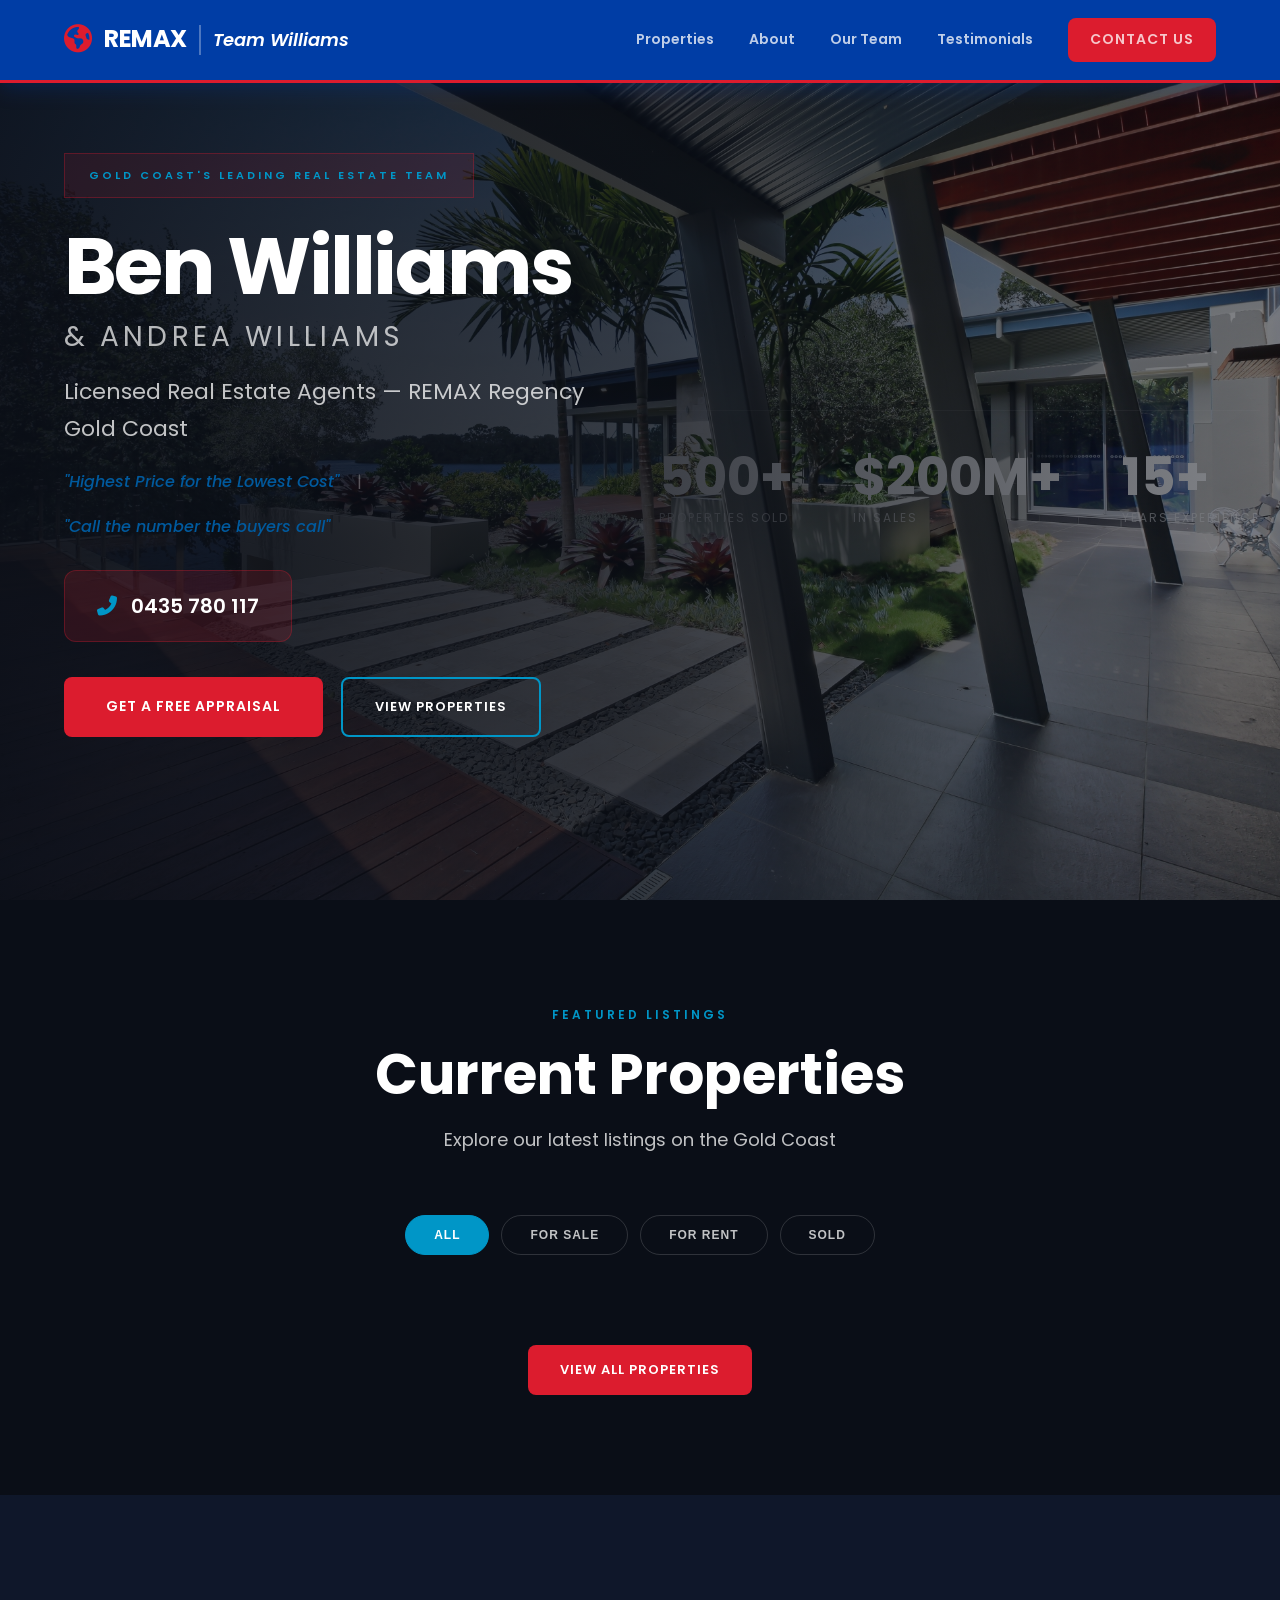
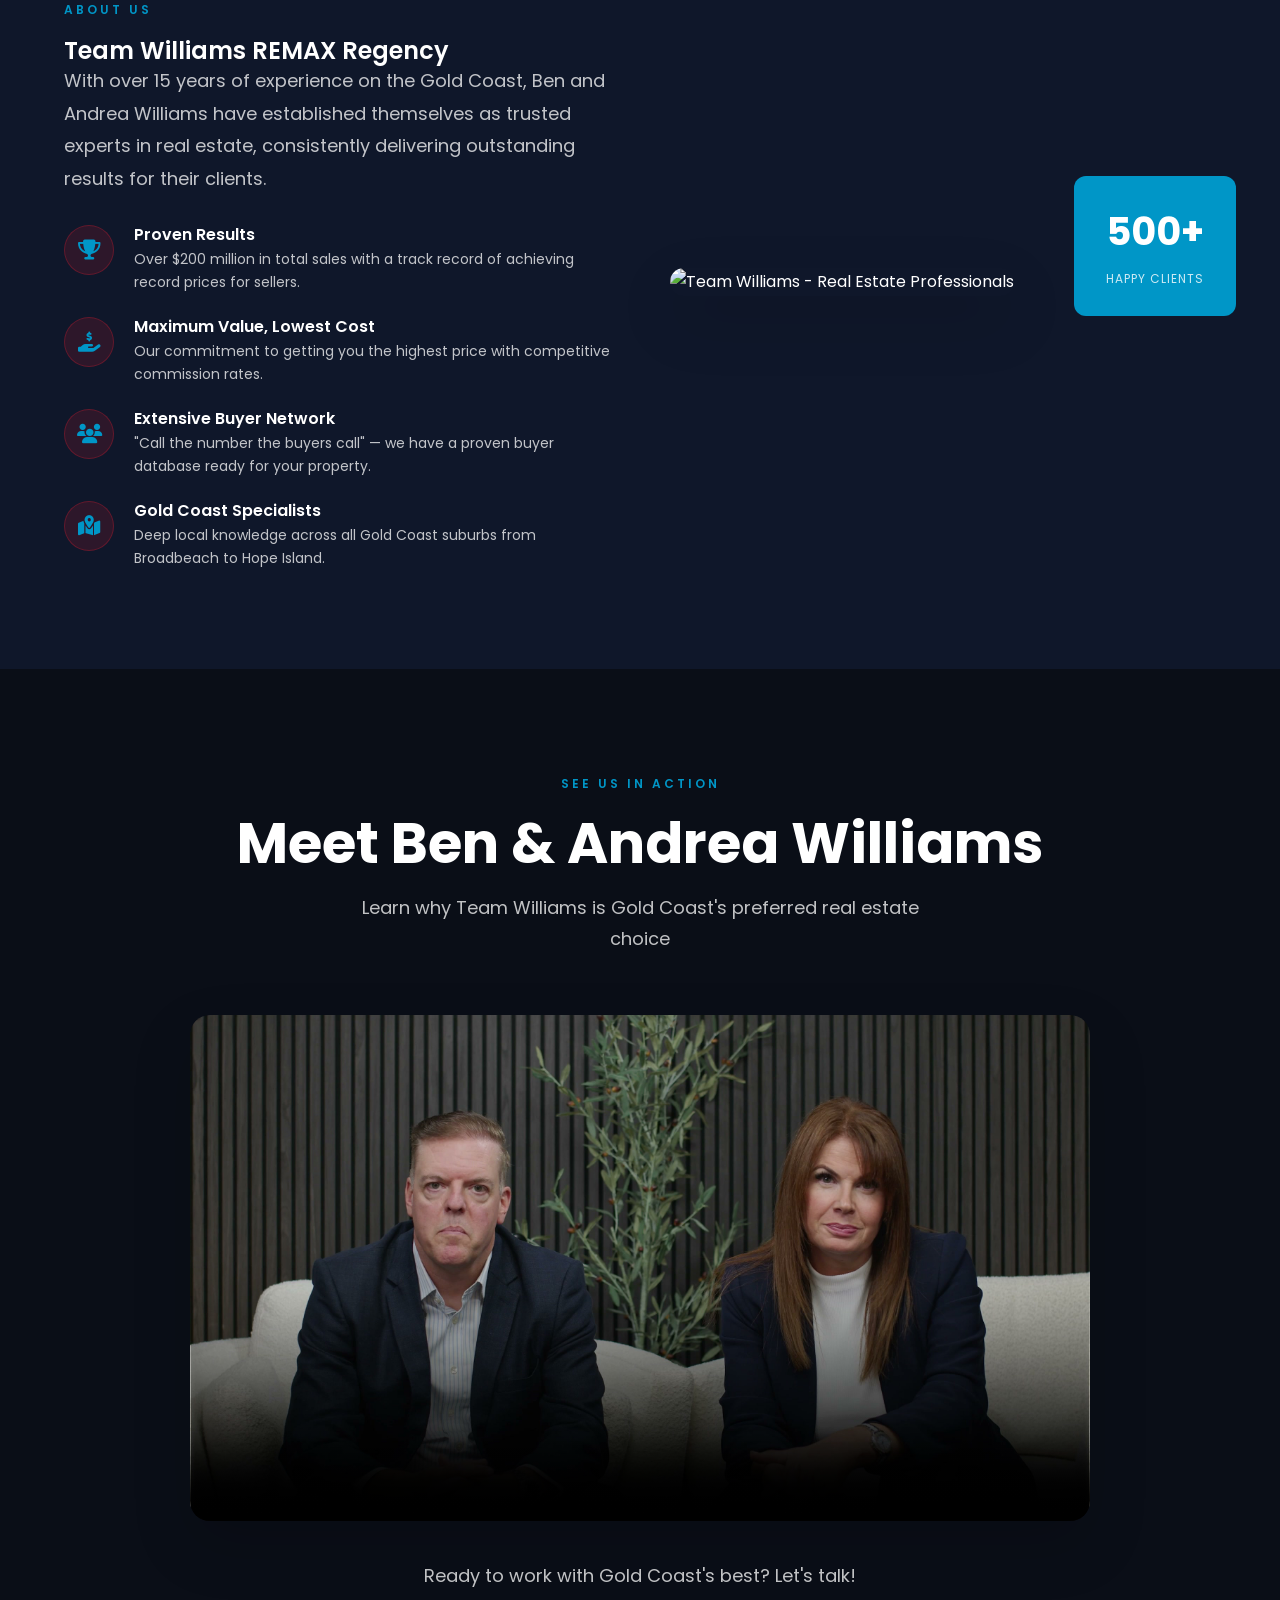
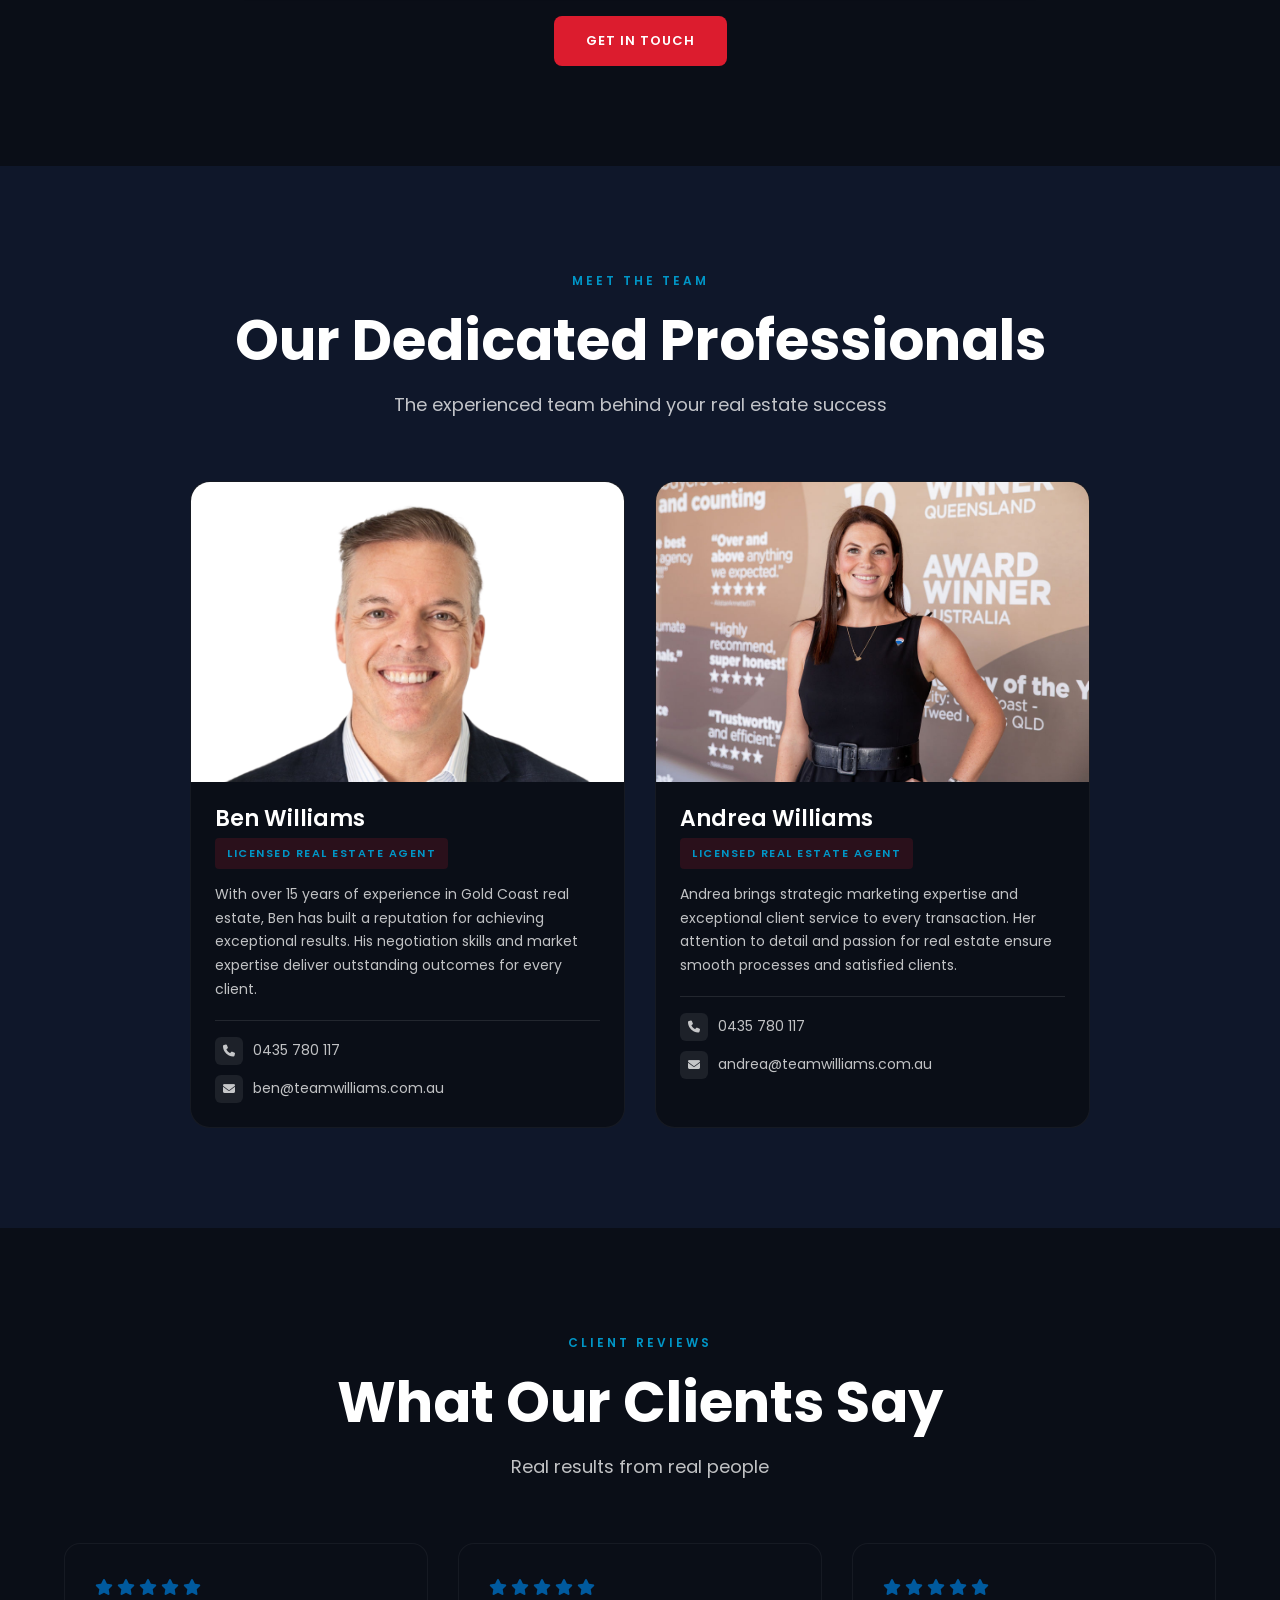
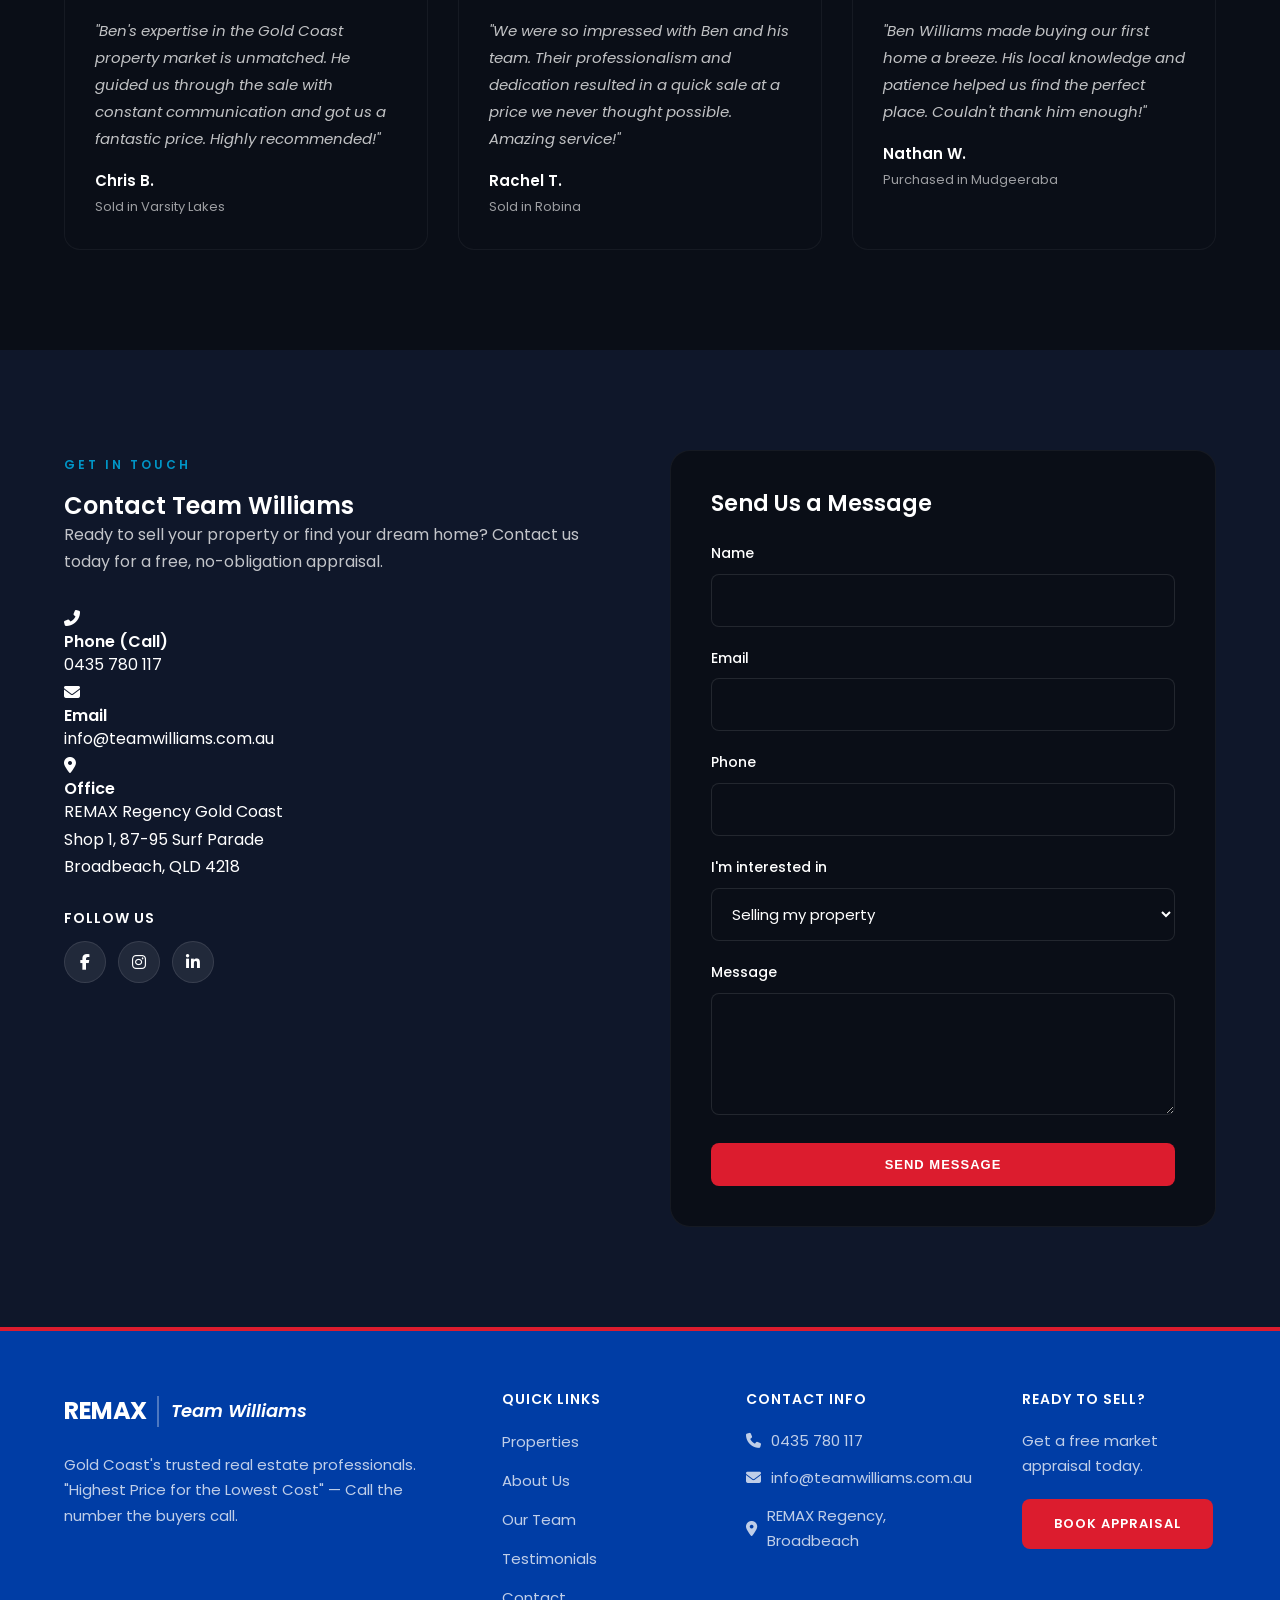
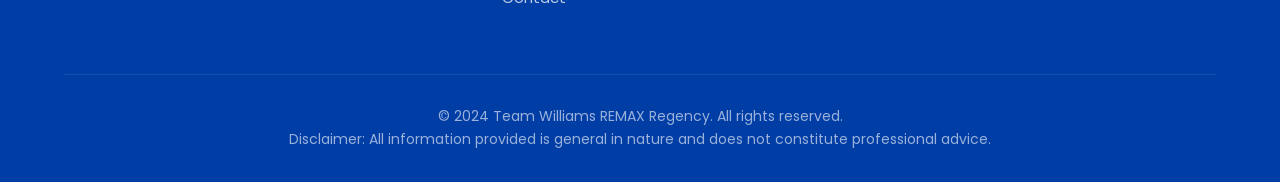
==== index.html @ e7f3a103 "Remove testimonial author images" ====
<!DOCTYPE html>
<html lang="en">
<head>
    <meta charset="UTF-8">
    <meta name="viewport" content="width=device-width, initial-scale=1.0">
    <title>Team Williams REMAX Regency | Gold Coast Real Estate</title>
    <link rel="stylesheet" href="styles.css">
    <link rel="preconnect" href="https://fonts.googleapis.com">
    <link rel="preconnect" href="https://fonts.gstatic.com" crossorigin>
    <link href="https://fonts.googleapis.com/css2?family=Poppins:wght@300;400;500;600;700&family=Inter:wght@300;400;500;600&display=swap" rel="stylesheet">
    <link rel="stylesheet" href="https://cdnjs.cloudflare.com/ajax/libs/font-awesome/6.4.0/css/all.min.css">
</head>
<body>
    <!-- Header -->
    <header class="header">
        <div class="container header-content">
            <div class="logo">
                <span class="remax-globe"><i class="fas fa-globe-americas"></i></span>
                <span class="remax-logo"><strong>REMAX</strong></span>
                <span class="team-name"><em>Team Williams</em></span>
            </div>
            <nav class="nav">
                <a href="#properties">Properties</a>
                <a href="#about">About</a>
                <a href="#team">Our Team</a>
                <a href="#testimonials">Testimonials</a>
                <a href="#contact" class="btn btn-primary">Contact Us</a>
            </nav>
            <button class="mobile-menu-btn" aria-label="Toggle menu">
                <i class="fas fa-bars"></i>
            </button>
        </div>
    </header>

    <!-- Hero Section -->
    <section class="hero" style="background-image: url('./assets/gold-coast-header.jpg'); background-size: cover; background-position: center;">
        <div class="container hero-content">
            <div class="hero-badge">Gold Coast's Leading Real Estate Team</div>
            <h1>Ben Williams <span class="partner-name">&amp; Andrea Williams</span></h1>
            <p class="hero-title">Licensed Real Estate Agents — REMAX Regency Gold Coast</p>
            <div class="hero-taglines">
                <span class="tagline">"Highest Price for the Lowest Cost"</span>
                <span class="tagline-divider">|</span>
                <span class="tagline">"Call the number the buyers call"</span>
            </div>
            <div class="hero-contact">
                <a href="tel:0435780117" class="contact-phone">
                    <i class="fas fa-phone-alt"></i>
                    0435 780 117
                </a>
            </div>
            <div class="hero-cta">
                <a href="#contact" class="btn btn-primary btn-large">Get a Free Appraisal</a>
                <a href="#properties" class="btn btn-outline">View Properties</a>
            </div>
        </div>
        <div class="hero-stats">
            <div class="stat">
                <span class="stat-number">500+</span>
                <span class="stat-label">Properties Sold</span>
            </div>
            <div class="stat">
                <span class="stat-number">$200M+</span>
                <span class="stat-label">In Sales</span>
            </div>
            <div class="stat">
                <span class="stat-number">15+</span>
                <span class="stat-label">Years Experience</span>
            </div>
        </div>
    </section>

    <!-- Properties Section -->
    <section id="properties" class="properties-section dark-section">
        <div class="container">
            <div class="section-header">
                <span class="section-subtitle">Featured Listings</span>
                <h2>Current Properties</h2>
                <p>Explore our latest listings on the Gold Coast</p>
            </div>
            
            <div class="property-filters">
                <button class="filter-btn active" data-filter="all">All</button>
                <button class="filter-btn" data-filter="sale">For Sale</button>
                <button class="filter-btn" data-filter="rent">For Rent</button>
                <button class="filter-btn" data-filter="sold">Sold</button>
            </div>

            <div class="properties-grid" id="listings-container">
                <!-- Dynamic listings will be loaded here via JavaScript -->
            </div>

            <div class="properties-cta">
                <a href="#" class="btn btn-primary">View All Properties</a>
            </div>
        </div>
    </section>

    <!-- About Section -->
    <section id="about" class="about-section dark-section">
        <div class="container">
            <div class="about-grid">
                <div class="about-content">
                    <span class="section-subtitle">About Us</span>
                    <h2>Team Williams REMAX Regency</h2>
                    <p class="about-lead">With over 15 years of experience on the Gold Coast, Ben and Andrea Williams have established themselves as trusted experts in real estate, consistently delivering outstanding results for their clients.</p>
                    
                    <div class="about-features">
                        <div class="about-feature">
                            <div class="feature-icon">
                                <i class="fas fa-trophy"></i>
                            </div>
                            <div class="feature-text">
                                <h4>Proven Results</h4>
                                <p>Over $200 million in total sales with a track record of achieving record prices for sellers.</p>
                            </div>
                        </div>
                        
                        <div class="about-feature">
                            <div class="feature-icon">
                                <i class="fas fa-hand-holding-usd"></i>
                            </div>
                            <div class="feature-text">
                                <h4>Maximum Value, Lowest Cost</h4>
                                <p>Our commitment to getting you the highest price with competitive commission rates.</p>
                            </div>
                        </div>
                        
                        <div class="about-feature">
                            <div class="feature-icon">
                                <i class="fas fa-users"></i>
                            </div>
                            <div class="feature-text">
                                <h4>Extensive Buyer Network</h4>
                                <p>"Call the number the buyers call" — we have a proven buyer database ready for your property.</p>
                            </div>
                        </div>
                        
                        <div class="about-feature">
                            <div class="feature-icon">
                                <i class="fas fa-map-marked-alt"></i>
                            </div>
                            <div class="feature-text">
                                <h4>Gold Coast Specialists</h4>
                                <p>Deep local knowledge across all Gold Coast suburbs from Broadbeach to Hope Island.</p>
                            </div>
                        </div>
                    </div>
                </div>
                
                <div class="about-image">
                    <img src="https://images.unsplash.com/photo-1560518883-ce09059eeffa?w=800&q=80" alt="Team Williams - Real Estate Professionals">
                    <div class="about-image-overlay">
                        <div class="overlay-stats">
                            <span class="overlay-number">500+</span>
                            <span class="overlay-label">Happy Clients</span>
                        </div>
                    </div>
                </div>
            </div>
        </div>
    </section>

    <!-- Video Feature Section -->
    <section class="video-section dark-section">
        <div class="container">
            <div class="section-header">
                <span class="section-subtitle">See Us In Action</span>
                <h2>Meet Ben & Andrea Williams</h2>
                <p>Learn why Team Williams is Gold Coast's preferred real estate choice</p>
            </div>
            
            <div class="video-wrapper">
                <video controls playsinline poster="./assets/team-video-poster.jpg">
                    <source src="./assets/feature-video.mp4" type="video/mp4">
                    Your browser does not support the video tag.
                </video>
            </div>
            
            <div class="video-cta">
                <p>Ready to work with Gold Coast's best? Let's talk!</p>
                <a href="#contact" class="btn btn-primary">Get In Touch</a>
            </div>
        </div>
    </section>

    <!-- Team Section -->
    <section id="team" class="team-section dark-section">
        <div class="container">
            <div class="section-header">
                <span class="section-subtitle">Meet the Team</span>
                <h2>Our Dedicated Professionals</h2>
                <p>The experienced team behind your real estate success</p>
            </div>
            
            <div class="team-grid">
                <!-- Ben Williams -->
                <div class="team-card">
                    <div class="team-image">
                        <img src="./assets/ben-profile.jpg" alt="Ben Williams">
                    </div>
                    <div class="team-info">
                        <h3>Ben Williams</h3>
                        <p class="team-title">Licensed Real Estate Agent</p>
                        <p class="team-bio">With over 15 years of experience in Gold Coast real estate, Ben has built a reputation for achieving exceptional results. His negotiation skills and market expertise deliver outstanding outcomes for every client.</p>
                        <div class="team-contact">
                            <a href="tel:0435780117"><i class="fas fa-phone"></i> 0435 780 117</a>
                            <a href="mailto:ben@teamwilliams.com.au"><i class="fas fa-envelope"></i> ben@teamwilliams.com.au</a>
                        </div>
                    </div>
                </div>

                <!-- Andrea Williams -->
                <div class="team-card">
                    <div class="team-image">
                        <img src="./assets/andrea.png" alt="Andrea Williams">
                    </div>
                    <div class="team-info">
                        <h3>Andrea Williams</h3>
                        <p class="team-title">Licensed Real Estate Agent</p>
                        <p class="team-bio">Andrea brings strategic marketing expertise and exceptional client service to every transaction. Her attention to detail and passion for real estate ensure smooth processes and satisfied clients.</p>
                        <div class="team-contact">
                            <a href="tel:0435780117"><i class="fas fa-phone"></i> 0435 780 117</a>
                            <a href="mailto:andrea@teamwilliams.com.au"><i class="fas fa-envelope"></i> andrea@teamwilliams.com.au</a>
                        </div>
                    </div>
                </div>
            </div>
        </div>
    </section>

    <!-- Testimonials Section -->
    <section id="testimonials" class="testimonials-section dark-section">
        <div class="container">
            <div class="section-header">
                <span class="section-subtitle">Client Reviews</span>
                <h2>What Our Clients Say</h2>
                <p>Real results from real people</p>
            </div>
            
            <div class="testimonials-grid">
                <div class="testimonial-card">
                    <div class="testimonial-stars">
                        <i class="fas fa-star"></i>
                        <i class="fas fa-star"></i>
                        <i class="fas fa-star"></i>
                        <i class="fas fa-star"></i>
                        <i class="fas fa-star"></i>
                    </div>
                    <p class="testimonial-text">"Ben's expertise in the Gold Coast property market is unmatched. He guided us through the sale with constant communication and got us a fantastic price. Highly recommended!"</p>
                    <div class="testimonial-author">
                        <div class="author-info">
                            <h4>Chris B.</h4>
                            <span>Sold in Varsity Lakes</span>
                        </div>
                    </div>
                </div>
                
                <div class="testimonial-card">
                    <div class="testimonial-stars">
                        <i class="fas fa-star"></i>
                        <i class="fas fa-star"></i>
                        <i class="fas fa-star"></i>
                        <i class="fas fa-star"></i>
                        <i class="fas fa-star"></i>
                    </div>
                    <p class="testimonial-text">"We were so impressed with Ben and his team. Their professionalism and dedication resulted in a quick sale at a price we never thought possible. Amazing service!"</p>
                    <div class="testimonial-author">
                        <div class="author-info">
                            <h4>Rachel T.</h4>
                            <span>Sold in Robina</span>
                        </div>
                    </div>
                </div>
                
                <div class="testimonial-card">
                    <div class="testimonial-stars">
                        <i class="fas fa-star"></i>
                        <i class="fas fa-star"></i>
                        <i class="fas fa-star"></i>
                        <i class="fas fa-star"></i>
                        <i class="fas fa-star"></i>
                    </div>
                    <p class="testimonial-text">"Ben Williams made buying our first home a breeze. His local knowledge and patience helped us find the perfect place. Couldn't thank him enough!"</p>
                    <div class="testimonial-author">
                        <div class="author-info">
                            <h4>Nathan W.</h4>
                            <span>Purchased in Mudgeeraba</span>
                        </div>
                    </div>
                </div>
            </div>
        </div>
    </section>

    <!-- Contact Section -->
    <section id="contact" class="contact-section dark-section">
        <div class="container">
            <div class="contact-grid">
                <div class="contact-info">
                    <span class="section-subtitle">Get In Touch</span>
                    <h2>Contact Team Williams</h2>
                    <p>Ready to sell your property or find your dream home? Contact us today for a free, no-obligation appraisal.</p>
                    
                    <div class="contact-methods">
                        <div class="contact-method">
                            <div class="method-icon">
                                <i class="fas fa-phone-alt"></i>
                            </div>
                            <div class="method-details">
                                <h4>Phone (Call)</h4>
                                <a href="tel:0435780117">0435 780 117</a>
                            </div>
                        </div>
                        
                        <div class="contact-method">
                            <div class="method-icon">
                                <i class="fas fa-envelope"></i>
                            </div>
                            <div class="method-details">
                                <h4>Email</h4>
                                <a href="mailto:info@teamwilliams.com.au">info@teamwilliams.com.au</a>
                            </div>
                        </div>
                        
                        <div class="contact-method">
                            <div class="method-icon">
                                <i class="fas fa-map-marker-alt"></i>
                            </div>
                            <div class="method-details">
                                <h4>Office</h4>
                                <p>REMAX Regency Gold Coast<br>Shop 1, 87-95 Surf Parade<br>Broadbeach, QLD 4218</p>
                            </div>
                        </div>
                    </div>
                    
                    <div class="contact-social">
                        <h4>Follow Us</h4>
                        <div class="social-links">
                            <a href="#" aria-label="Facebook"><i class="fab fa-facebook-f"></i></a>
                            <a href="#" aria-label="Instagram"><i class="fab fa-instagram"></i></a>
                            <a href="#" aria-label="LinkedIn"><i class="fab fa-linkedin-in"></i></a>
                        </div>
                    </div>
                </div>
                
                <div class="contact-form-wrapper">
                    <form class="contact-form" id="contactForm">
                        <h3>Send Us a Message</h3>
                        <div class="form-group">
                            <label for="name">Name</label>
                            <input type="text" id="name" name="name" required>
                        </div>
                        <div class="form-group">
                            <label for="email">Email</label>
                            <input type="email" id="email" name="email" required>
                        </div>
                        <div class="form-group">
                            <label for="phone">Phone</label>
                            <input type="tel" id="phone" name="phone">
                        </div>
                        <div class="form-group">
                            <label for="interest">I'm interested in</label>
                            <select id="interest" name="interest">
                                <option value="selling">Selling my property</option>
                                <option value="buying">Buying a property</option>
                                <option value="renting">Renting</option>
                                <option value="appraisal">Free appraisal</option>
                                <option value="other">Other inquiry</option>
                            </select>
                        </div>
                        <div class="form-group">
                            <label for="message">Message</label>
                            <textarea id="message" name="message" rows="4" required></textarea>
                        </div>
                        <button type="submit" class="btn btn-primary btn-full">Send Message</button>
                    </form>
                </div>
            </div>
        </div>
    </section>

    <!-- Footer -->
    <footer class="footer">
        <div class="container">
            <div class="footer-grid">
                <div class="footer-brand">
                    <div class="footer-logo">
                        <span class="remax-logo">REMAX</span>
                        <span class="team-name">Team Williams</span>
                    </div>
                    <p>Gold Coast's trusted real estate professionals. "Highest Price for the Lowest Cost" — Call the number the buyers call.</p>
                </div>
                
                <div class="footer-links">
                    <h4>Quick Links</h4>
                    <ul>
                        <li><a href="#properties">Properties</a></li>
                        <li><a href="#about">About Us</a></li>
                        <li><a href="#team">Our Team</a></li>
                        <li><a href="#testimonials">Testimonials</a></li>
                        <li><a href="#contact">Contact</a></li>
                    </ul>
                </div>
                
                <div class="footer-contact">
                    <h4>Contact Info</h4>
                    <ul>
                        <li><i class="fas fa-phone"></i> <a href="tel:0435780117">0435 780 117</a></li>
                        <li><i class="fas fa-envelope"></i> <a href="mailto:info@teamwilliams.com.au">info@teamwilliams.com.au</a></li>
                        <li><i class="fas fa-map-marker-alt"></i> REMAX Regency, Broadbeach</li>
                    </ul>
                </div>
                
                <div class="footer-cta">
                    <h4>Ready to Sell?</h4>
                    <p>Get a free market appraisal today.</p>
                    <a href="#contact" class="btn btn-primary">Book Appraisal</a>
                </div>
            </div>
            
            <div class="footer-bottom">
                <p>&copy; 2024 Team Williams REMAX Regency. All rights reserved.</p>
                <p class="footer-disclaimer">Disclaimer: All information provided is general in nature and does not constitute professional advice.</p>
            </div>
        </div>
    </footer>

    <script src="script.js"></script>
</body>
</html>
---- styles.css ----
/* ============================================
   Team Williams RE/MAX Regency - Stylesheet
   Dark Theme - Consistent Backgrounds & Text Visibility
   ============================================ */

/* Font Imports */
@import url('https://fonts.googleapis.com/css2?family=Poppins:wght@300;400;500;600;700&family=Inter:wght@300;400;500;600&display=swap');

/* CSS Variables - RE/MAX Official Brand Theme */
:root {
    /* RE/MAX Official Brand Colors */
    --remax-red: #DC1C2E;
    --remax-blue: #003DA5;
    --remax-gold: #003DA5;
    
    /* Ocean Theme Colors */
    --ocean-primary: #0077B6;
    --ocean-secondary: #0096C7;
    --ocean-accent: #48CAE4;
    
    /* Brand Colors - Adjusted for Ocean Theme */
    --brand-primary: var(--ocean-primary);
    --brand-secondary: var(--ocean-secondary);
    --accent-color: var(--ocean-secondary);
    --accent-gold: #005A9E;
    
    /* Background Colors - All Dark */
    --bg-dark: #0f172a;
    --bg-darker: #0a0e17;
    --bg-light: #1e293b;
    --bg-white: #ffffff;
    
    /* Text Colors - High Contrast */
    --text-dark: #0f172a;
    --text-white: #ffffff;
    --text-light: rgba(255, 255, 255, 0.75);
    --text-lighter: rgba(255, 255, 255, 0.6);
    
    /* Shadows */
    --shadow-md: 0 4px 12px rgba(0, 0, 0, 0.1);
    --shadow-lg: 0 12px 40px rgba(0, 0, 0, 0.12);
    --shadow-xl: 0 24px 60px rgba(0, 0, 0, 0.15);
    --shadow-accent: 0 8px 30px rgba(220, 28, 46, 0.25);
    
    /* Section Padding */
    --section-padding: 100px;
}

/* Base */
* {
    margin: 0;
    padding: 0;
    box-sizing: border-box;
}

body {
    font-family: 'Poppins', -apple-system, BlinkMacSystemFont, 'Segoe UI', Roboto, sans-serif;
    background-color: var(--bg-dark);
    color: var(--text-white);
    line-height: 1.7;
}

/* Headings - White on dark */
h1, h2, h3, h4, h5, h6 {
    color: var(--text-white);
    font-weight: 600;
    line-height: 1.2;
}

a {
    text-decoration: none;
    color: inherit;
}

img {
    max-width: 100%;
    height: auto;
}

ul {
    list-style: none;
}

/* Container */
.container {
    max-width: 1200px;
    margin: 0 auto;
    padding: 0 24px;
}

/* Header - RE/MAX Blue with white text */
.header {
    position: fixed;
    top: 0;
    left: 0;
    right: 0;
    z-index: 1000;
    background: var(--remax-blue);
    border-bottom: 3px solid var(--remax-red);
    padding: 16px 0;
    box-shadow: 0 4px 20px rgba(0, 61, 165, 0.3);
}

.header-content {
    display: flex;
    align-items: center;
    justify-content: space-between;
}

.logo {
    display: flex;
    align-items: center;
    gap: 12px;
}

.remax-globe {
    font-size: 28px;
    color: var(--remax-red);
}

.remax-logo {
    font-size: 24px;
    font-weight: 700;
    color: var(--text-white);
    letter-spacing: -0.5px;
    background: none;
    text-transform: uppercase;
}

.team-name {
    font-size: 18px;
    font-weight: 600;
    color: var(--text-white);
    padding-left: 12px;
    border-left: 2px solid rgba(255,255,255,0.3);
    font-style: italic;
}

.nav {
    display: flex;
    align-items: center;
    gap: 35px;
}

.nav a {
    font-size: 14px;
    font-weight: 600;
    color: var(--text-light);
    transition: all 0.3s ease;
}

.nav a:hover {
    color: var(--accent-color);
}

.nav .btn {
    padding: 10px 22px;
    font-size: 14px;
}

/* Buttons */
.btn {
    display: inline-flex;
    align-items: center;
    justify-content: center;
    padding: 14px 32px;
    font-size: 13px;
    font-weight: 600;
    border-radius: 8px;
    cursor: pointer;
    transition: all 0.4s cubic-bezier(0.4, 0, 0.2, 1);
    text-transform: uppercase;
    letter-spacing: 1px;
    border: 2px solid transparent;
}

/* Buttons - RE/MAX Branded */
.btn-primary {
    background: var(--remax-red);
    color: var(--text-white);
    border: none;
}

.btn-primary:hover {
    background: linear-gradient(135deg, #b8142b 0%, #9a0f23 100%);
    transform: translateY(-2px);
    box-shadow: 0 8px 25px rgba(220, 28, 46, 0.4);
}

.btn-outline {
    background: transparent;
    color: var(--text-white);
    border: 2px solid var(--accent-color);
}

.btn-outline:hover {
    background: var(--accent-color);
    color: var(--text-white);
}

.btn-large {
    padding: 18px 42px;
    font-size: 14px;
}

.btn-small {
    padding: 10px 22px;
    font-size: 12px;
}

.btn-full {
    width: 100%;
}

/* Hero Section - RE/MAX Branded */
.hero {
    position: relative;
    min-height: 100vh;
    display: flex;
    align-items: center;
    justify-content: flex-start;
    background: var(--remax-blue);
    background-size: cover;
    background-position: right center;
    padding: 120px 20px 80px;
    color: var(--text-white);
}

/* Solid dark overlay - ensures text is readable */
.hero::before {
    content: '';
    position: absolute;
    top: 0;
    left: 0;
    right: 0;
    bottom: 0;
    background: linear-gradient(90deg, rgba(10, 14, 23, 0.95) 0%, rgba(10, 14, 23, 0.8) 50%, rgba(10, 14, 23, 0.5) 100%);
    pointer-events: none;
    z-index: 2;
}

.hero-content {
    position: relative;
    z-index: 10;
    max-width: 600px;
}

.hero-badge {
    display: inline-flex;
    align-items: center;
    gap: 10px;
    font-size: 11px;
    font-weight: 600;
    text-transform: uppercase;
    letter-spacing: 3px;
    margin-bottom: 24px;
    color: var(--accent-color);
    padding: 12px 24px;
    border: 1px solid rgba(220, 28, 46, 0.3);
    background: rgba(220, 28, 46, 0.1);
}

.hero h1 {
    font-size: clamp(48px, 8vw, 80px);
    font-weight: 700;
    letter-spacing: -0.03em;
    line-height: 1.1;
    margin-bottom: 20px;
    color: var(--text-white);
}

.partner-name {
    display: block;
    font-size: 0.35em;
    font-weight: 400;
    opacity: 0.7;
    margin-top: 12px;
    letter-spacing: 0.15em;
    text-transform: uppercase;
}

.hero-title {
    font-size: clamp(18px, 2vw, 22px);
    color: var(--text-light);
    margin-bottom: 20px;
    font-weight: 400;
}

.hero-taglines {
    display: flex;
    flex-wrap: wrap;
    align-items: center;
    gap: 18px;
    margin-bottom: 30px;
}

.tagline {
    font-size: 16px;
    font-style: italic;
    font-weight: 500;
    color: var(--accent-gold);
}

.tagline-divider {
    color: rgba(255, 255, 255, 0.3);
}

.hero-contact {
    margin-bottom: 35px;
}

.contact-phone {
    display: inline-flex;
    align-items: center;
    gap: 14px;
    font-size: 20px;
    font-weight: 600;
    color: var(--text-white);
    padding: 18px 32px;
    background: rgba(220, 28, 46, 0.15);
    border: 1px solid rgba(220, 28, 46, 0.3);
    border-radius: 12px;
    transition: all 0.3s ease;
}

.contact-phone:hover {
    background: var(--accent-color);
    border-color: var(--accent-color);
    transform: translateY(-2px);
}

.contact-phone i {
    color: var(--accent-color);
}

.hero-cta {
    display: flex;
    flex-wrap: wrap;
    gap: 18px;
    margin-bottom: 50px;
}

.hero-stats {
    display: flex;
    gap: 60px;
    flex-wrap: wrap;
    padding-top: 40px;
    border-top: 1px solid rgba(255, 255, 255, 0.1);
}

.stat-number {
    display: block;
    font-size: clamp(36px, 5vw, 52px);
    font-weight: 700;
    color: var(--text-white);
    line-height: 1;
}

.stat-label {
    font-size: 12px;
    color: var(--text-lighter);
    text-transform: uppercase;
    letter-spacing: 2px;
    margin-top: 8px;
}

/* Section Styles - All Dark */
section {
    padding: var(--section-padding) 0;
    background-color: var(--bg-dark);
}

.section-header {
    text-align: center;
    margin-bottom: 60px;
}

.section-subtitle {
    display: inline-block;
    font-size: 12px;
    font-weight: 600;
    text-transform: uppercase;
    letter-spacing: 3px;
    color: var(--accent-color);
    margin-bottom: 16px;
}

.section-header h2 {
    font-size: clamp(38px, 5vw, 56px);
    font-weight: 700;
    color: var(--text-white);
    margin-bottom: 16px;
}

.section-header p {
    font-size: 18px;
    color: var(--text-light);
    max-width: 600px;
    margin: 0 auto;
}

/* Properties Section */
.properties-section {
    background-color: var(--bg-darker);
}

.property-filters {
    display: flex;
    justify-content: center;
    gap: 12px;
    margin-bottom: 45px;
    flex-wrap: wrap;
}

.filter-btn {
    padding: 12px 28px;
    font-size: 12px;
    font-weight: 600;
    background: transparent;
    border: 1px solid rgba(255, 255, 255, 0.15);
    border-radius: 50px;
    color: var(--text-light);
    cursor: pointer;
    transition: all 0.3s ease;
    text-transform: uppercase;
    letter-spacing: 1px;
}

.filter-btn:hover,
.filter-btn.active {
    background: var(--accent-color);
    border-color: var(--accent-color);
    color: var(--text-white);
}

.properties-grid {
    display: grid;
    grid-template-columns: repeat(auto-fill, minmax(340px, 1fr));
    gap: 30px;
    margin-bottom: 45px;
}

.property-card {
    background: var(--bg-darker);
    border-radius: 20px;
    overflow: hidden;
    transition: all 0.4s ease;
    border: 1px solid rgba(255, 255, 255, 0.05);
}

.property-card:hover {
    transform: translateY(-8px);
    box-shadow: 0 20px 40px rgba(0, 0, 0, 0.3);
}

.property-image {
    position: relative;
    height: 240px;
    overflow: hidden;
}

.property-image img {
    width: 100%;
    height: 100%;
    object-fit: cover;
}

.property-badge {
    position: absolute;
    top: 14px;
    left: 14px;
    padding: 6px 14px;
    font-size: 10px;
    font-weight: 700;
    text-transform: uppercase;
    letter-spacing: 1px;
    border-radius: 4px;
    color: var(--text-white);
}

.property-badge.sale { background: #10b981; }
.property-badge.rent { background: #3b82f6; }
.property-badge.sold { background: var(--accent-color); }

.property-details {
    padding: 24px;
}

.property-details h3 {
    font-size: 18px;
    color: var(--text-white);
    margin-bottom: 8px;
}

.property-address {
    font-size: 14px;
    color: var(--text-light);
    margin-bottom: 16px;
    display: flex;
    align-items: center;
    gap: 6px;
}

.property-features {
    display: flex;
    flex-wrap: wrap;
    gap: 16px;
    margin-bottom: 16px;
}

.property-features span {
    display: flex;
    align-items: center;
    gap: 6px;
    font-size: 13px;
    color: var(--text-light);
}

.property-features i {
    color: var(--accent-color);
}

.property-price {
    font-size: 24px;
    font-weight: 700;
    color: var(--accent-color);
    margin-bottom: 16px;
}

.properties-cta {
    text-align: center;
}

/* About Section */
.about-section {
    background-color: var(--bg-dark);
}

.about-grid {
    display: grid;
    grid-template-columns: 1fr 1fr;
    gap: 60px;
    align-items: center;
}

.about-lead {
    font-size: 18px;
    color: var(--text-light);
    margin-bottom: 30px;
    line-height: 1.8;
}

.about-features {
    display: flex;
    flex-direction: column;
    gap: 24px;
}

.about-feature {
    display: flex;
    gap: 20px;
}

.feature-icon {
    width: 50px;
    height: 50px;
    background: rgba(220, 28, 46, 0.15);
    border-radius: 50%;
    display: flex;
    align-items: center;
    justify-content: center;
    flex-shrink: 0;
    border: 1px solid rgba(220, 28, 46, 0.3);
}

.feature-icon i {
    font-size: 20px;
    color: var(--accent-color);
}

.feature-text h4 {
    font-size: 16px;
    color: var(--text-white);
    margin-bottom: 4px;
}

.feature-text p {
    font-size: 14px;
    color: var(--text-light);
    line-height: 1.6;
}

.about-image {
    position: relative;
}

.about-image img {
    border-radius: 16px;
    box-shadow: var(--shadow-xl);
}

.about-image-overlay {
    position: absolute;
    bottom: -20px;
    right: -20px;
    background: var(--accent-color);
    padding: 24px 32px;
    border-radius: 12px;
    text-align: center;
}

.overlay-number {
    display: block;
    font-size: 38px;
    font-weight: 700;
    color: var(--text-white);
}

.overlay-label {
    font-size: 12px;
    color: rgba(255, 255, 255, 0.8);
    text-transform: uppercase;
    letter-spacing: 1px;
}

/* Video Section */
.video-section {
    background-color: var(--bg-darker);
    padding: 100px 0;
}

.video-wrapper {
    max-width: 900px;
    margin: 0 auto 40px;
    border-radius: 20px;
    overflow: hidden;
    background: var(--bg-darker);
    box-shadow: var(--shadow-xl);
}

.video-wrapper video {
    width: 100%;
    display: block;
}

.video-cta {
    text-align: center;
}

.video-cta p {
    font-size: 18px;
    color: var(--text-light);
    margin-bottom: 24px;
}

/* Team Section */
.team-section {
    background-color: var(--bg-dark);
    padding: 100px 0;
}

.team-grid {
    display: grid;
    grid-template-columns: repeat(2, 1fr);
    gap: 30px;
    max-width: 900px;
    margin: 0 auto;
}

.team-card {
    background: var(--bg-darker);
    border-radius: 20px;
    overflow: hidden;
    transition: all 0.4s ease;
    border: 1px solid rgba(255, 255, 255, 0.05);
}

.team-card:hover {
    transform: translateY(-8px);
    box-shadow: 0 20px 40px rgba(0, 0, 0, 0.3);
}

.team-image {
    height: 300px;
    overflow: hidden;
}

.team-image img {
    width: 100%;
    height: 100%;
    object-fit: cover;
    object-position: center top;
}

.team-info {
    padding: 24px;
}

.team-info h3 {
    font-size: 22px;
    color: var(--text-white);
    margin-bottom: 6px;
}

.team-title {
    display: inline-block;
    font-size: 11px;
    font-weight: 600;
    color: var(--accent-color);
    text-transform: uppercase;
    letter-spacing: 1.5px;
    margin-bottom: 14px;
    background: rgba(220, 28, 46, 0.15);
    padding: 6px 12px;
    border-radius: 4px;
}

.team-bio {
    font-size: 14px;
    color: var(--text-light);
    line-height: 1.7;
    margin-bottom: 18px;
}

.team-contact {
    display: flex;
    flex-direction: column;
    gap: 10px;
    padding-top: 16px;
    border-top: 1px solid rgba(255, 255, 255, 0.1);
}

.team-contact a {
    display: flex;
    align-items: center;
    gap: 10px;
    font-size: 14px;
    color: var(--text-light);
    transition: all 0.3s ease;
}

.team-contact a:hover {
    color: var(--accent-color);
    transform: translateX(4px);
}

.team-contact i {
    width: 28px;
    height: 28px;
    background: rgba(255, 255, 255, 0.08);
    border-radius: 6px;
    display: flex;
    align-items: center;
    justify-content: center;
    font-size: 12px;
}

/* Testimonials Section */
.testimonials-section {
    background-color: var(--bg-darker);
    padding: 100px 0;
}

.testimonials-grid {
    display: grid;
    grid-template-columns: repeat(auto-fit, minmax(300px, 1fr));
    gap: 30px;
}

.testimonial-card {
    background: var(--bg-darker);
    padding: 30px;
    border-radius: 16px;
    transition: all 0.3s ease;
    border: 1px solid rgba(255, 255, 255, 0.05);
}

.testimonial-card:hover {
    transform: translateY(-4px);
    box-shadow: 0 16px 32px rgba(0, 0, 0, 0.2);
}

.testimonial-stars {
    margin-bottom: 16px;
}

.testimonial-stars i {
    color: var(--accent-gold);
    font-size: 16px;
}

.testimonial-text {
    font-size: 15px;
    color: var(--text-light);
    line-height: 1.8;
    margin-bottom: 20px;
    font-style: italic;
}

.testimonial-author {
    display: flex;
    align-items: center;
    gap: 14px;
}

.testimonial-author img {
    width: 48px;
    height: 48px;
    border-radius: 50%;
    object-fit: cover;
}

.testimonial-author h4 {
    font-size: 15px;
    color: var(--text-white);
    margin-bottom: 2px;
}

.testimonial-author span {
    font-size: 13px;
    color: var(--text-lighter);
}

/* Contact Section */
.contact-section {
    background-color: var(--bg-dark);
}

.contact-grid {
    display: grid;
    grid-template-columns: 1fr 1fr;
    gap: 60px;
}

.contact-info > p {
    font-size: 16px;
    color: var(--text-light);
    margin-bottom: 30px;
    line-height: 1.7;
}

.contact-card {
    background: rgba(255, 255, 255, 0.05);
    border-radius: 14px;
    padding: 24px;
    display: flex;
    align-items: center;
    gap: 16px;
    margin-bottom: 16px;
    border: 1px solid rgba(255, 255, 255, 0.08);
    transition: all 0.3s ease;
}

.contact-card:hover {
    background: rgba(255, 255, 255, 0.08);
    transform: translateX(4px);
}

.contact-card-icon {
    width: 48px;
    height: 48px;
    background: linear-gradient(135deg, var(--accent-color), var(--accent-gold));
    border-radius: 10px;
    display: flex;
    align-items: center;
    justify-content: center;
    font-size: 20px;
    flex-shrink: 0;
}

.contact-card-content h4 {
    font-size: 14px;
    color: var(--text-white);
    margin-bottom: 4px;
}

.contact-card-content p,
.contact-card-content a {
    font-size: 14px;
    color: var(--text-light);
}

.contact-social {
    margin-top: 30px;
}

.contact-social h4 {
    font-size: 14px;
    color: var(--text-white);
    margin-bottom: 14px;
    text-transform: uppercase;
    letter-spacing: 1px;
}

.social-links {
    display: flex;
    gap: 12px;
}

.social-links a {
    width: 42px;
    height: 42px;
    background: rgba(255, 255, 255, 0.08);
    border-radius: 50%;
    display: flex;
    align-items: center;
    justify-content: center;
    color: var(--text-white);
    transition: all 0.3s ease;
    border: 1px solid rgba(255, 255, 255, 0.1);
}

.social-links a:hover {
    background: var(--accent-color);
    border-color: var(--accent-color);
    transform: translateY(-2px);
}

/* Contact Form */
.contact-form-wrapper {
    background: var(--bg-darker);
    padding: 40px;
    border-radius: 20px;
    border: 1px solid rgba(255, 255, 255, 0.05);
}

.contact-form h3 {
    font-size: 22px;
    color: var(--text-white);
    margin-bottom: 24px;
}

.form-group {
    margin-bottom: 20px;
}

.form-group label {
    display: block;
    font-size: 14px;
    font-weight: 500;
    color: var(--text-white);
    margin-bottom: 8px;
}

.form-group input,
.form-group select,
.form-group textarea {
    width: 100%;
    padding: 14px 16px;
    font-size: 15px;
    font-family: inherit;
    background: var(--bg-darker);
    border: 1px solid rgba(255, 255, 255, 0.1);
    border-radius: 8px;
    color: var(--text-white);
    transition: all 0.3s ease;
}

.form-group input::placeholder,
.form-group textarea::placeholder {
    color: var(--text-lighter);
}

.form-group input:focus,
.form-group select:focus,
.form-group textarea:focus {
    outline: none;
    border-color: var(--accent-color);
    box-shadow: 0 0 0 3px rgba(220, 28, 46, 0.15);
}

.form-group textarea {
    resize: vertical;
    min-height: 120px;
}

/* Footer - RE/MAX Branded */
.footer {
    background: var(--remax-blue);
    padding: 60px 0 30px;
    border-top: 4px solid var(--remax-red);
}

.footer-grid {
    display: grid;
    grid-template-columns: 2fr 1fr 1fr 1fr;
    gap: 50px;
    margin-bottom: 50px;
}

.footer-logo {
    display: flex;
    align-items: center;
    gap: 10px;
    margin-bottom: 20px;
}

.footer-logo .remax-logo {
    color: var(--text-white);
    background: none;
}

.footer-logo .team-name {
    color: var(--text-white);
}

.footer-brand p {
    font-size: 15px;
    color: var(--text-light);
    line-height: 1.7;
}

.footer-links h4,
.footer-contact h4,
.footer-cta h4 {
    font-size: 14px;
    color: var(--text-white);
    text-transform: uppercase;
    letter-spacing: 1px;
    margin-bottom: 20px;
}

.footer-links ul li {
    margin-bottom: 12px;
}

.footer-links a {
    font-size: 15px;
    color: var(--text-light);
    transition: color 0.3s ease;
}

.footer-links a:hover {
    color: var(--accent-color);
}

.footer-contact ul li {
    display: flex;
    align-items: center;
    gap: 10px;
    font-size: 15px;
    color: var(--text-light);
    margin-bottom: 12px;
}

.footer-cta p {
    font-size: 15px;
    color: var(--text-light);
    margin-bottom: 20px;
}

.footer-bottom {
    text-align: center;
    padding-top: 30px;
    border-top: 1px solid rgba(255, 255, 255, 0.08);
}

.footer-bottom p {
    font-size: 14px;
    color: var(--text-lighter);
}

/* Animations */
@keyframes fadeInUp {
    from { opacity: 0; transform: translateY(20px); }
    to { opacity: 1; transform: translateY(0); }
}

.hero-content > * {
    animation: fadeInUp 0.6s ease forwards;
}

.hero-content > *:nth-child(1) { animation-delay: 0.1s; }
.hero-content > *:nth-child(2) { animation-delay: 0.2s; }
.hero-content > *:nth-child(3) { animation-delay: 0.3s; }
.hero-content > *:nth-child(4) { animation-delay: 0.4s; }
.hero-content > *:nth-child(5) { animation-delay: 0.5s; }
.hero-content > *:nth-child(6) { animation-delay: 0.6s; }

/* Mobile Menu */
.mobile-menu-btn {
    display: none;
    background: none;
    border: none;
    font-size: 24px;
    color: var(--text-white);
    cursor: pointer;
}

/* Responsive */
@media (max-width: 1024px) {
    .about-grid,
    .contact-grid {
        grid-template-columns: 1fr;
        gap: 40px;
    }
    
    .footer-grid {
        grid-template-columns: repeat(2, 1fr);
    }
}

@media (max-width: 768px) {
    .nav {
        display: none;
    }
    
    .mobile-menu-btn {
        display: block;
    }
    
    .hero {
        padding: 100px 20px 60px;
    }
    
    .hero-stats {
        gap: 40px;
    }
    
    .properties-grid {
        grid-template-columns: 1fr;
    }
    
    .team-grid {
        grid-template-columns: 1fr;
    }
    
    .footer-grid {
        grid-template-columns: 1fr;
    }
    
    section {
        padding: 60px 0;
    }
}

@media (max-width: 480px) {
    .hero-cta {
        flex-direction: column;
    }
    
    .hero-cta .btn {
        width: 100%;
    }
}
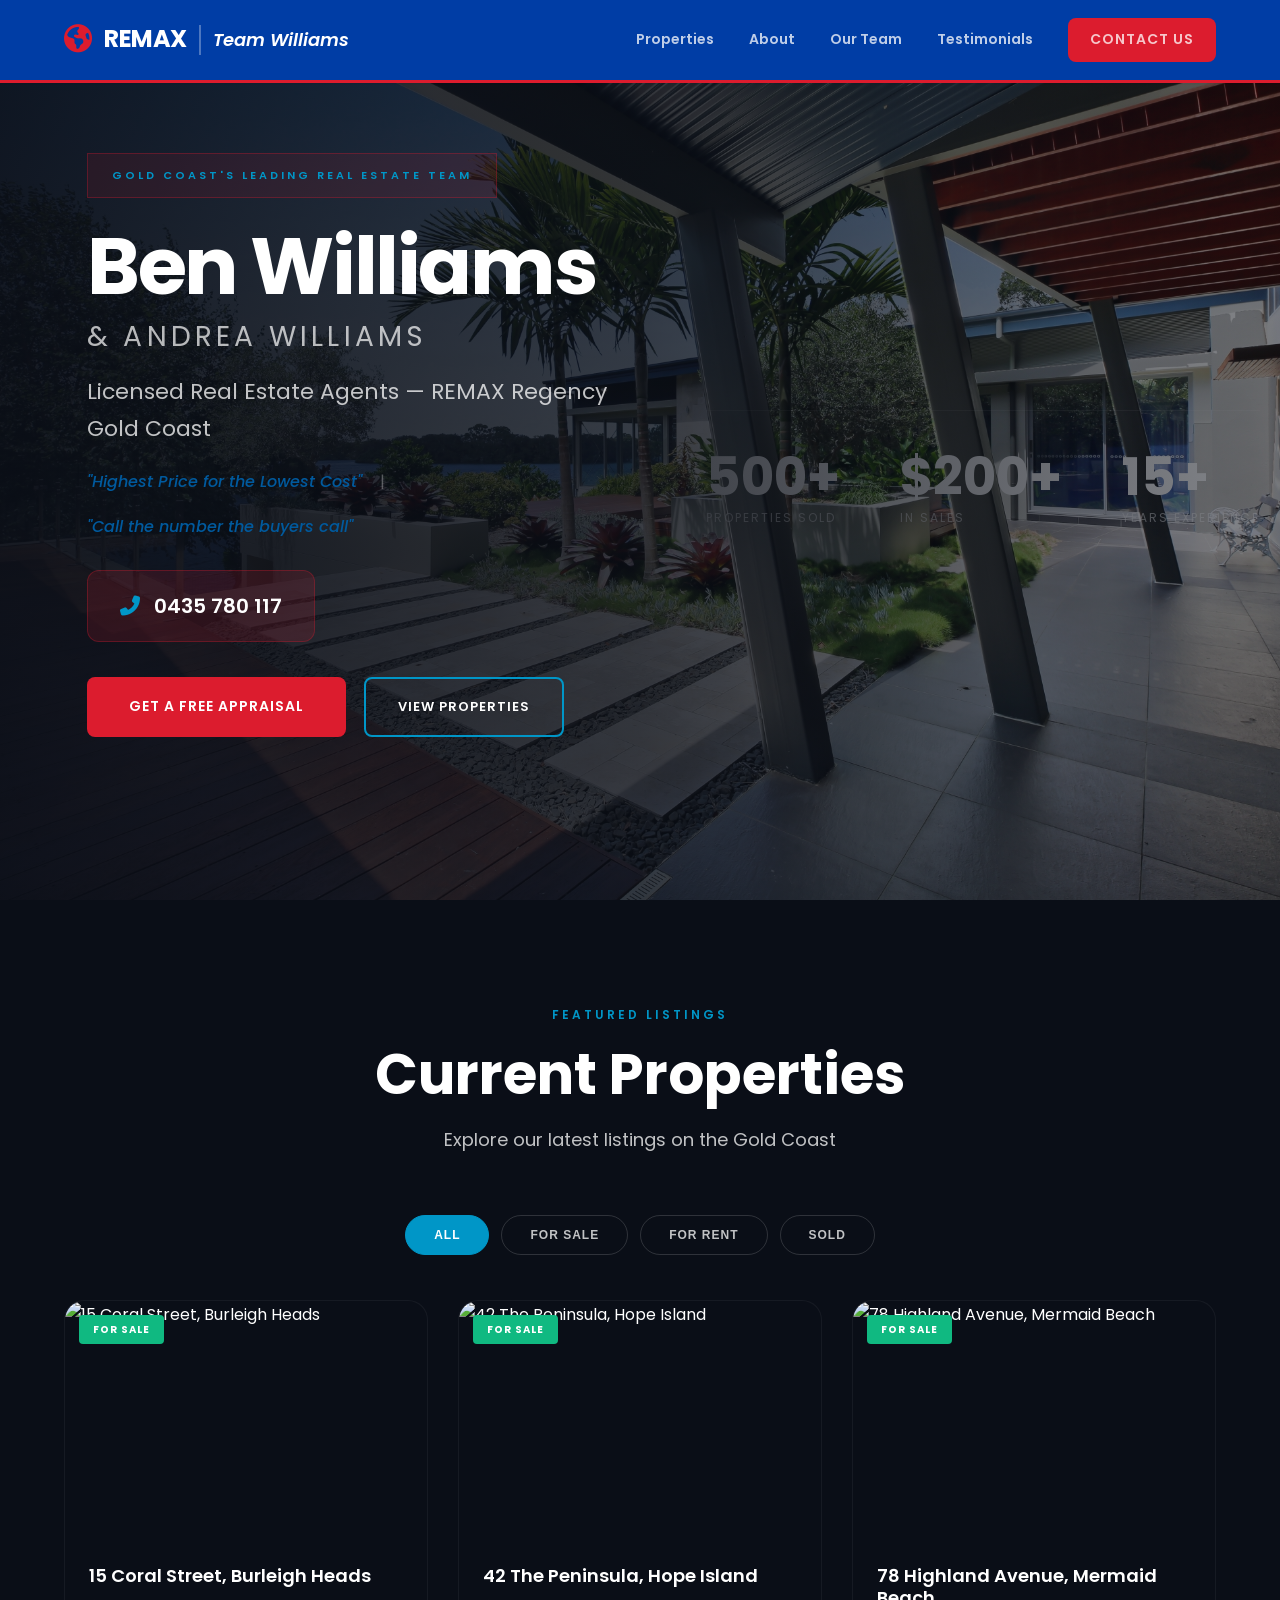
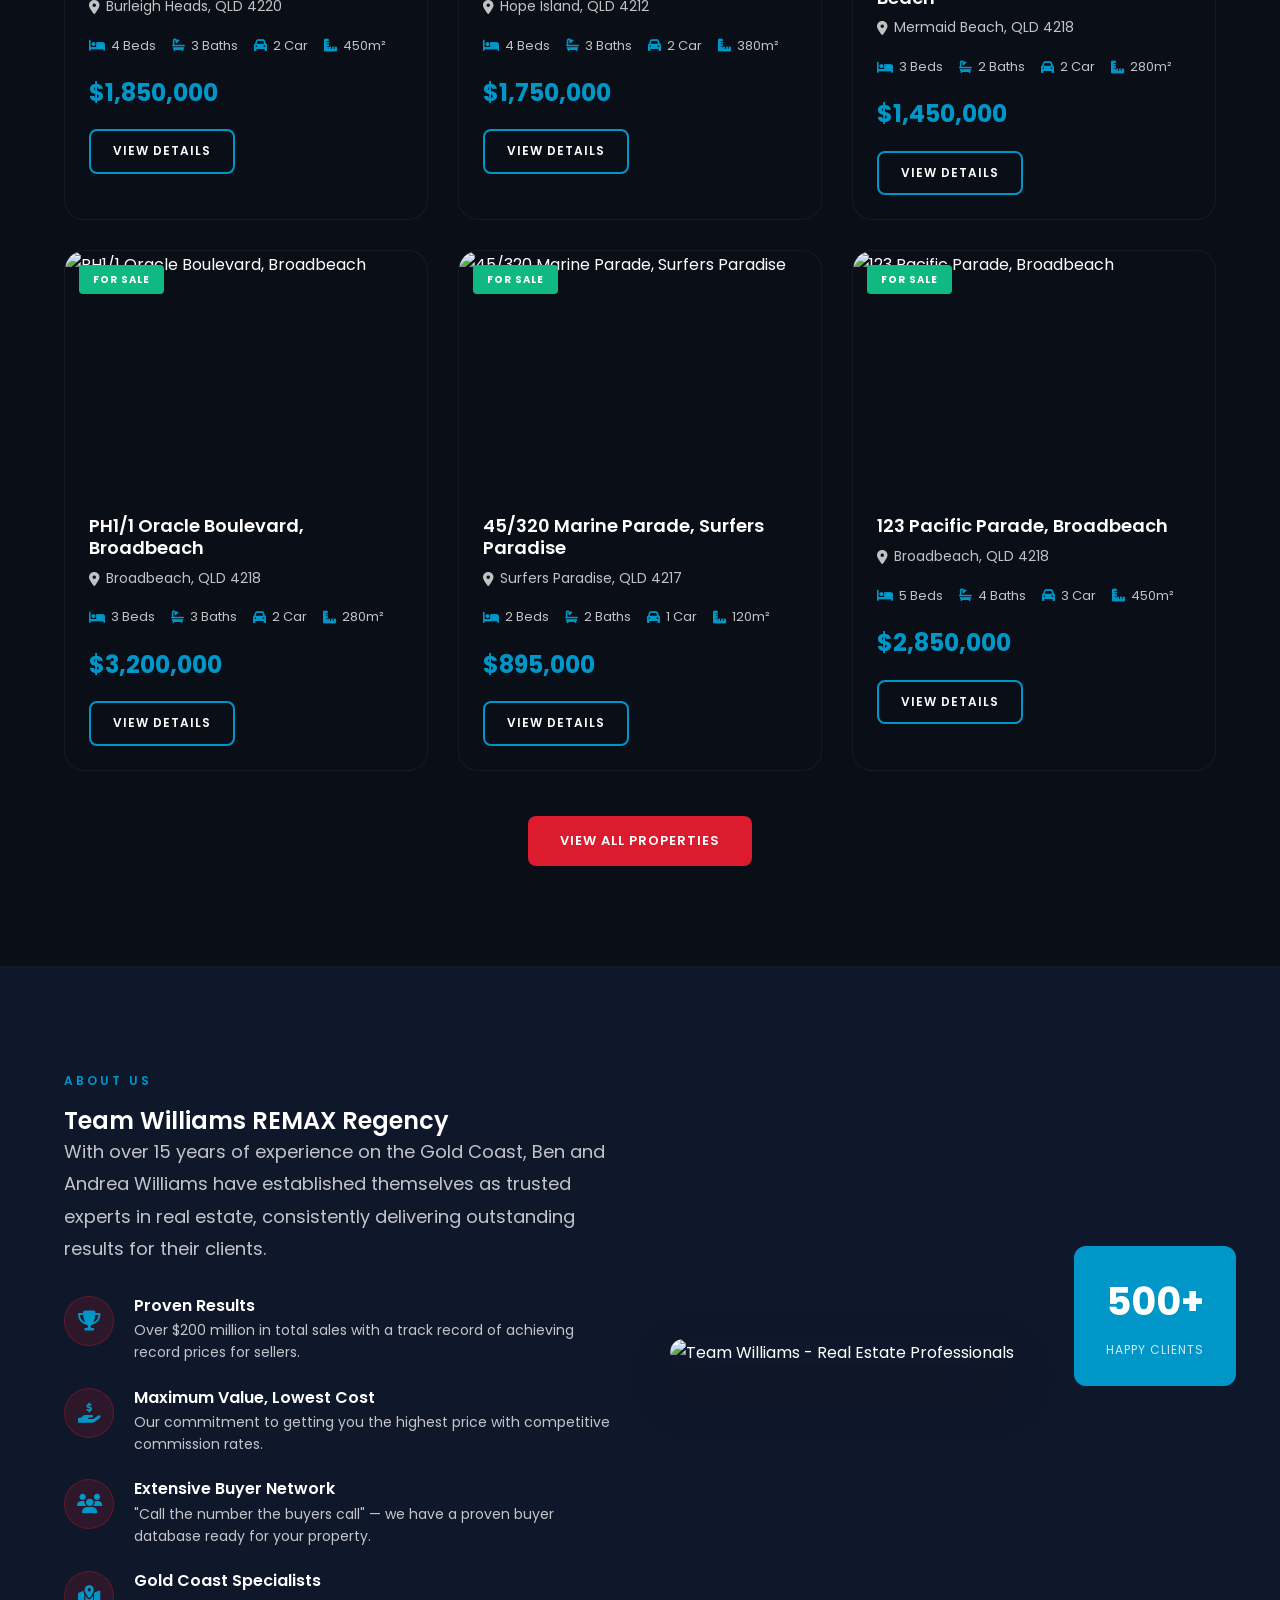
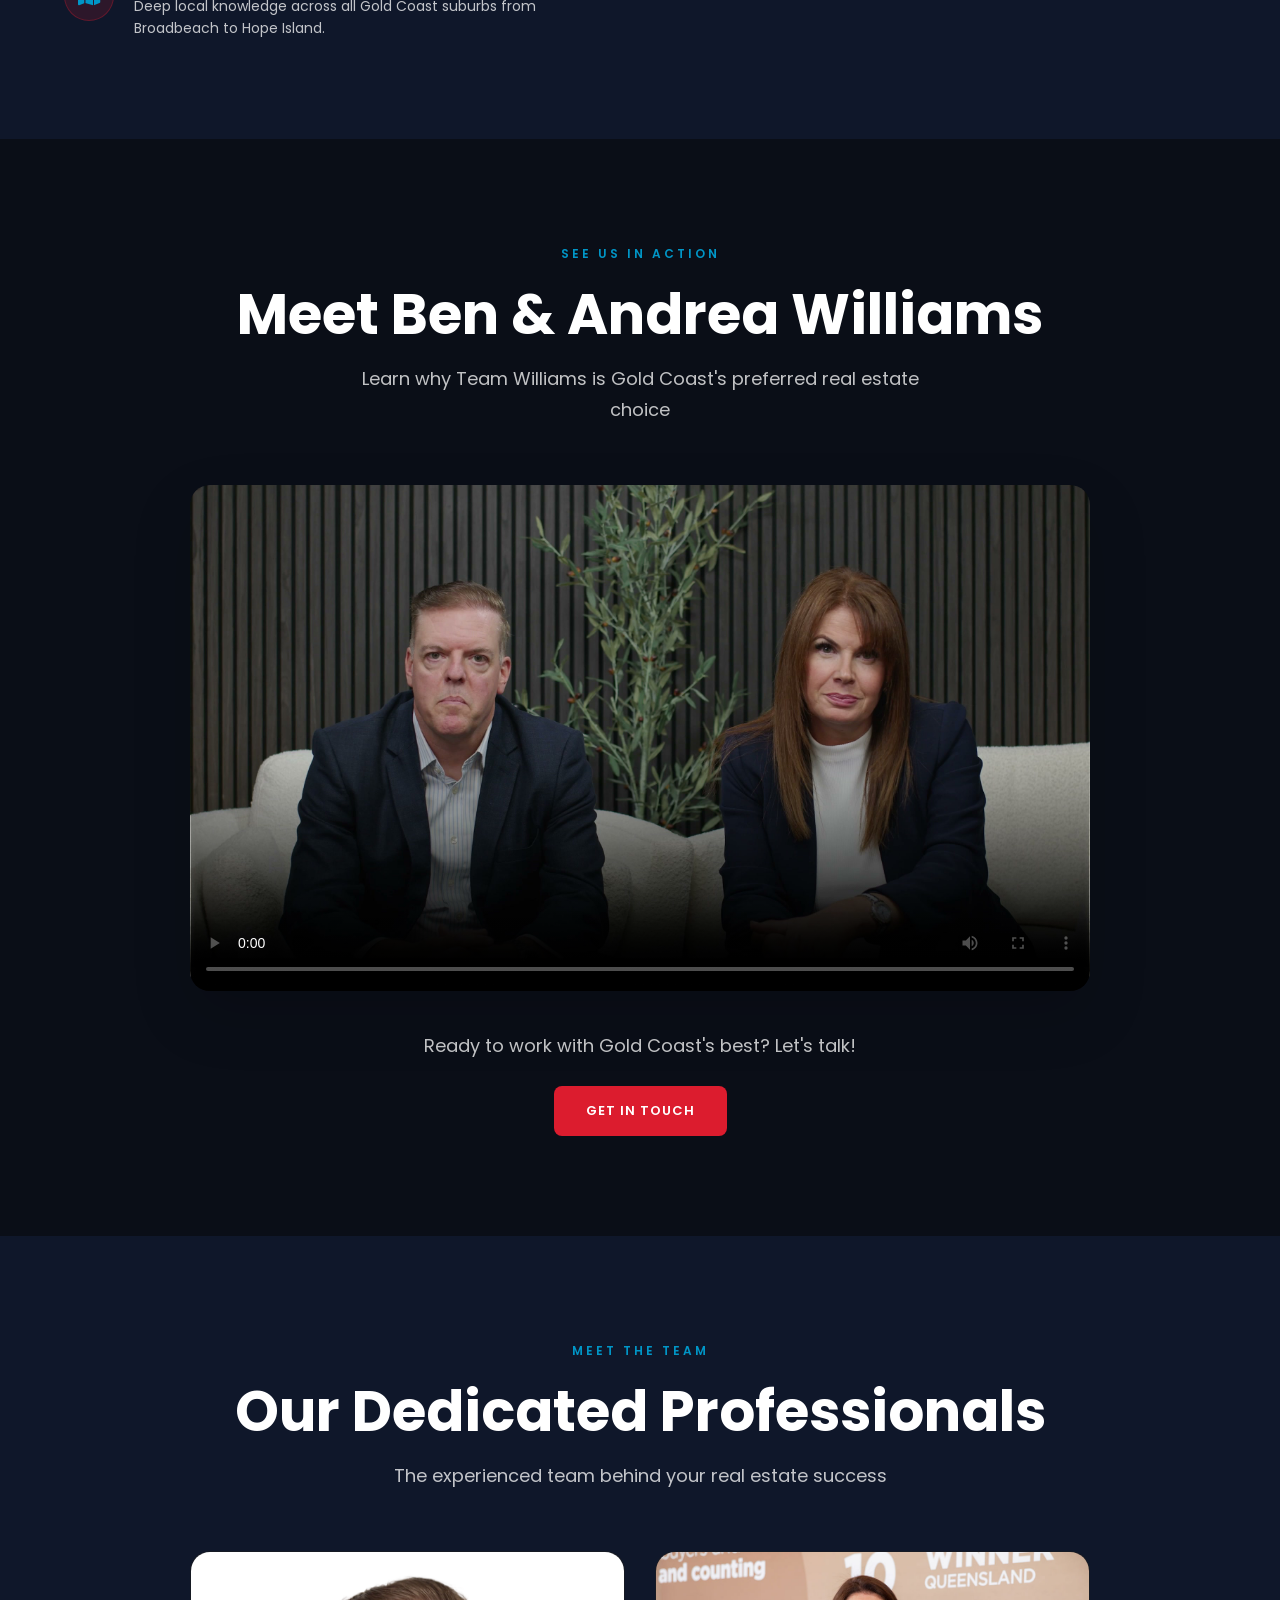
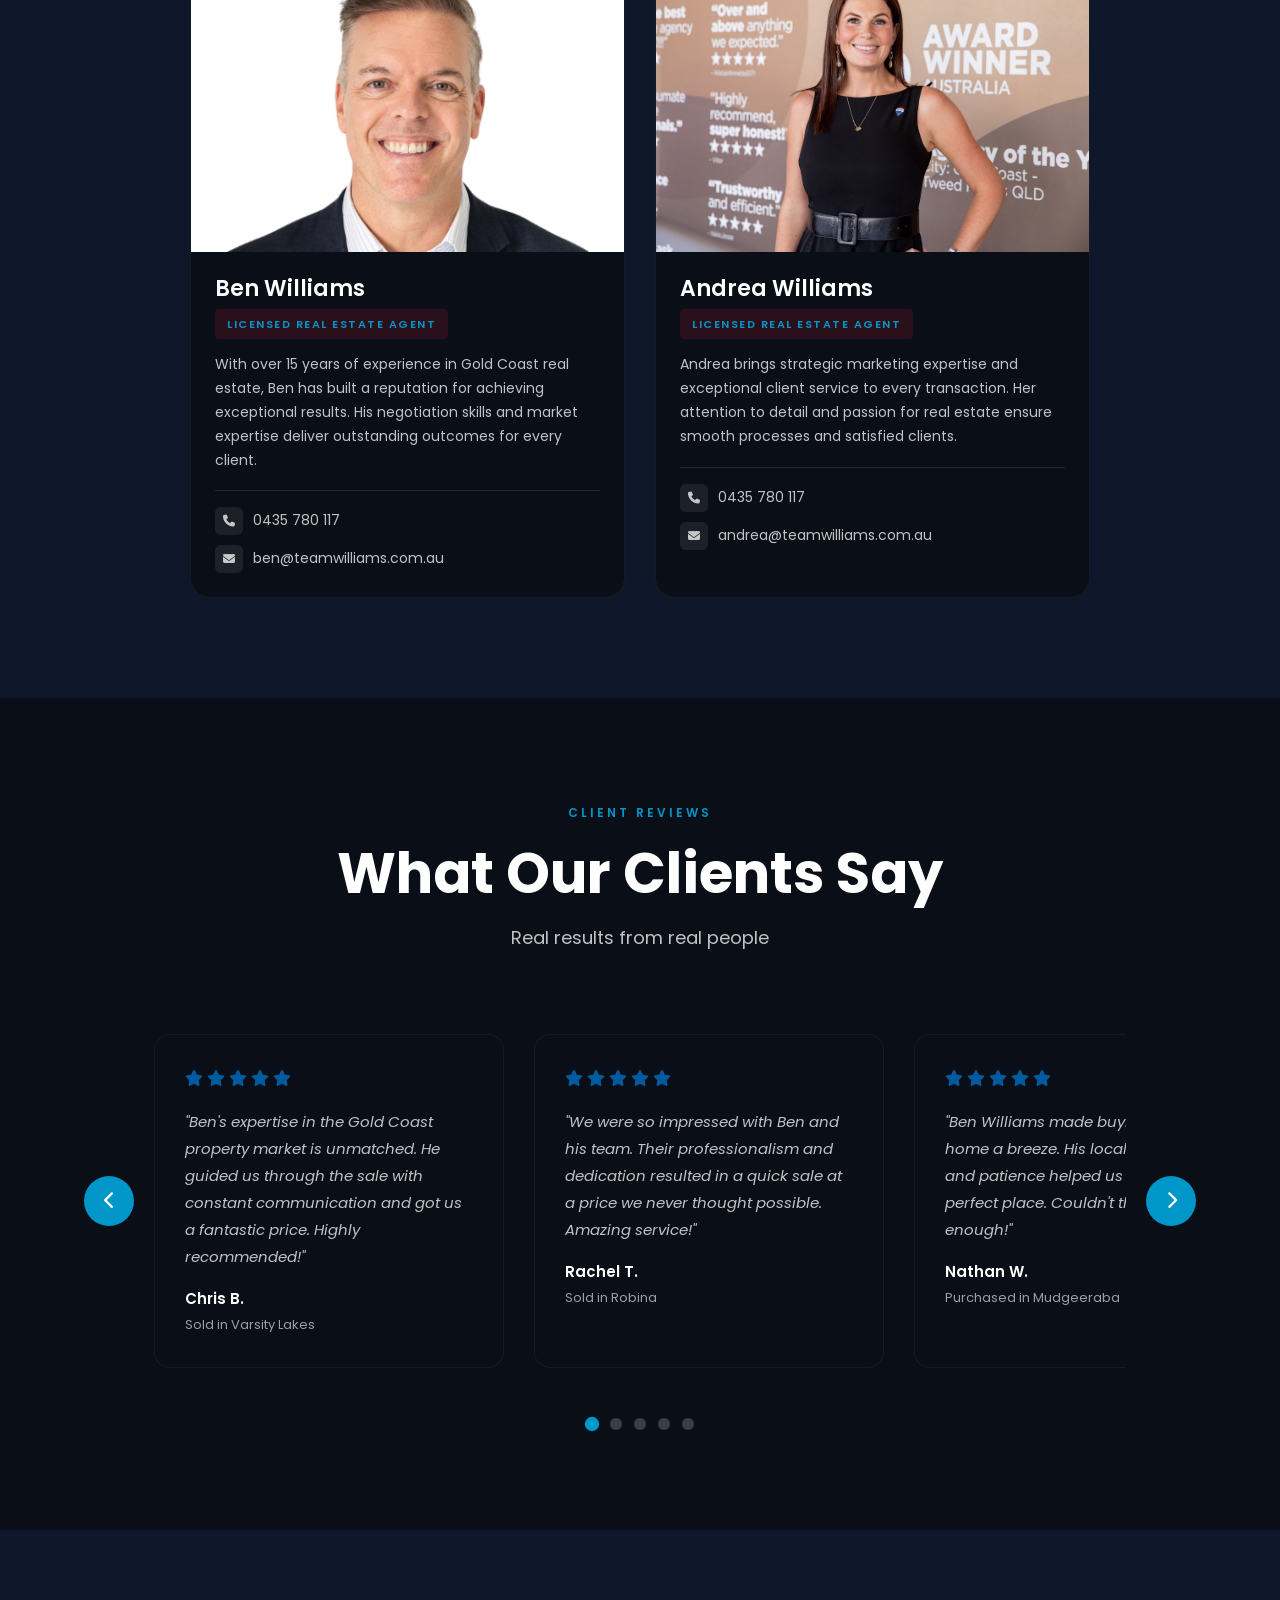
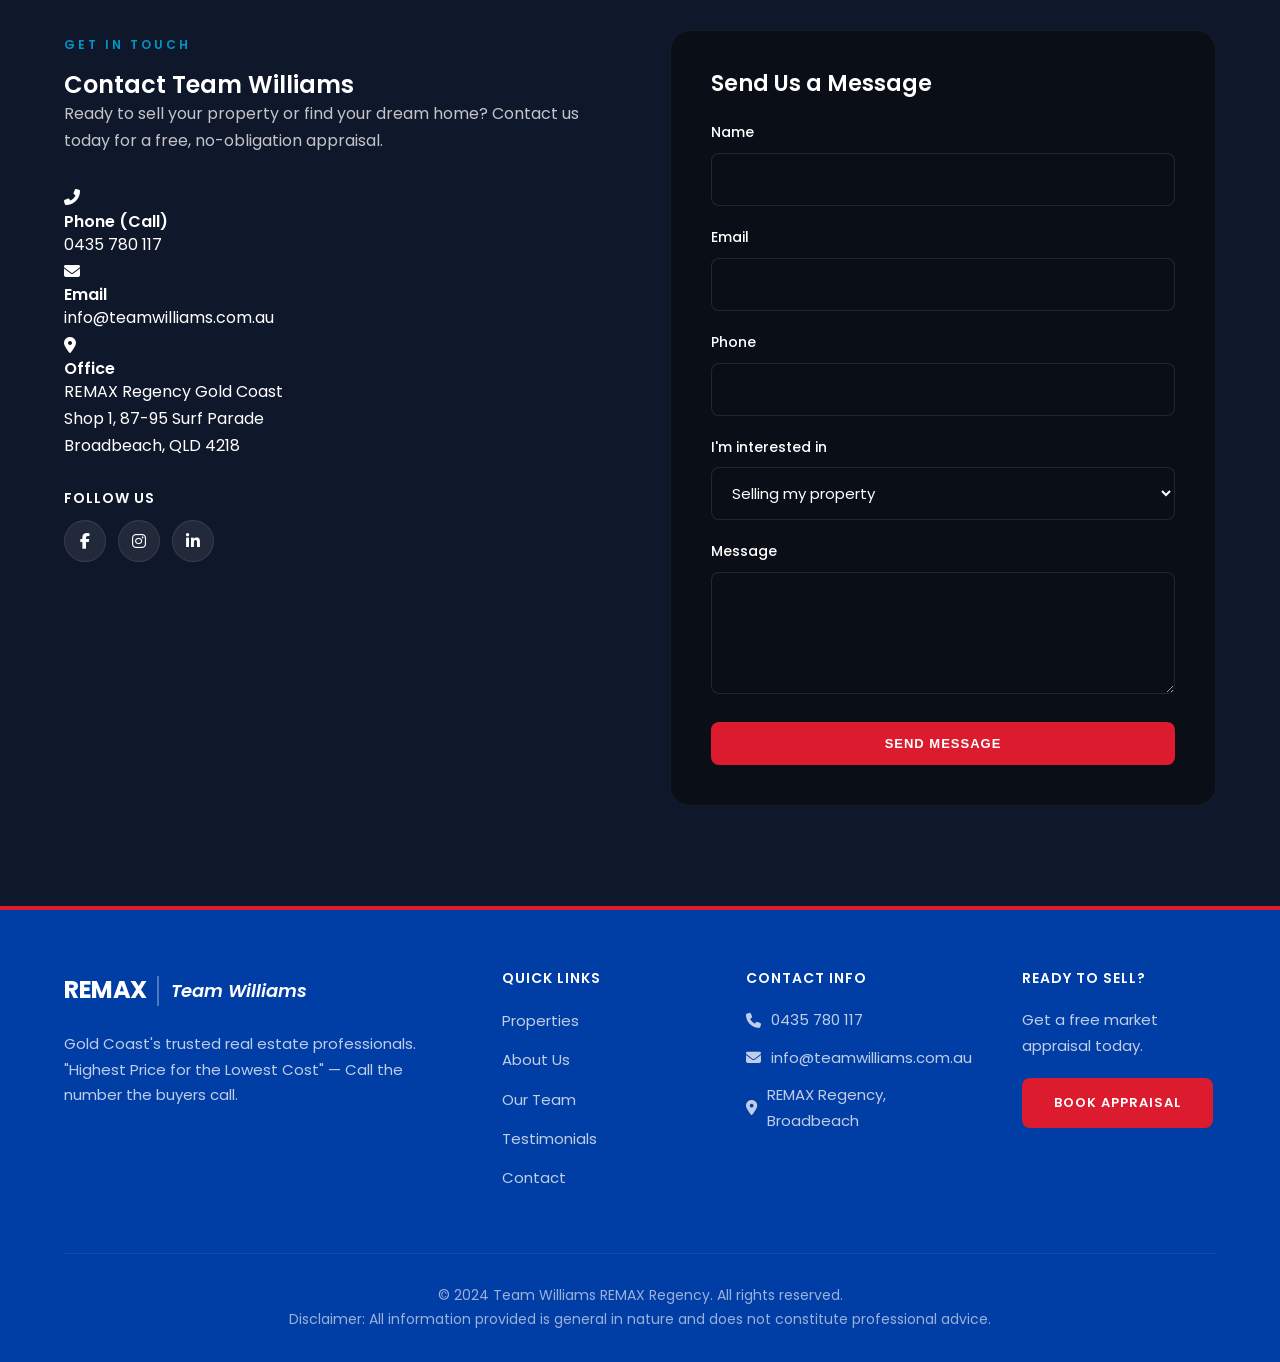
==== commit 4ff56446: "Convert testimonials to horizontal scrolling carousel with navigation arrows and dot indicators" ====
--- a/index.html
+++ b/index.html
@@ -238,57 +238,109 @@
                 <p>Real results from real people</p>
             </div>
             
-            <div class="testimonials-grid">
-                <div class="testimonial-card">
-                    <div class="testimonial-stars">
-                        <i class="fas fa-star"></i>
-                        <i class="fas fa-star"></i>
-                        <i class="fas fa-star"></i>
-                        <i class="fas fa-star"></i>
-                        <i class="fas fa-star"></i>
-                    </div>
-                    <p class="testimonial-text">"Ben's expertise in the Gold Coast property market is unmatched. He guided us through the sale with constant communication and got us a fantastic price. Highly recommended!"</p>
-                    <div class="testimonial-author">
-                        <div class="author-info">
-                            <h4>Chris B.</h4>
-                            <span>Sold in Varsity Lakes</span>
-                        </div>
-                    </div>
-                </div>
-                
-                <div class="testimonial-card">
-                    <div class="testimonial-stars">
-                        <i class="fas fa-star"></i>
-                        <i class="fas fa-star"></i>
-                        <i class="fas fa-star"></i>
-                        <i class="fas fa-star"></i>
-                        <i class="fas fa-star"></i>
-                    </div>
-                    <p class="testimonial-text">"We were so impressed with Ben and his team. Their professionalism and dedication resulted in a quick sale at a price we never thought possible. Amazing service!"</p>
-                    <div class="testimonial-author">
-                        <div class="author-info">
-                            <h4>Rachel T.</h4>
-                            <span>Sold in Robina</span>
-                        </div>
-                    </div>
-                </div>
-                
-                <div class="testimonial-card">
-                    <div class="testimonial-stars">
-                        <i class="fas fa-star"></i>
-                        <i class="fas fa-star"></i>
-                        <i class="fas fa-star"></i>
-                        <i class="fas fa-star"></i>
-                        <i class="fas fa-star"></i>
-                    </div>
-                    <p class="testimonial-text">"Ben Williams made buying our first home a breeze. His local knowledge and patience helped us find the perfect place. Couldn't thank him enough!"</p>
-                    <div class="testimonial-author">
-                        <div class="author-info">
-                            <h4>Nathan W.</h4>
-                            <span>Purchased in Mudgeeraba</span>
-                        </div>
-                    </div>
-                </div>
+            <div class="testimonials-carousel-wrapper">
+                <button class="carousel-btn carousel-prev" aria-label="Previous testimonial">
+                    <i class="fas fa-chevron-left"></i>
+                </button>
+                
+                <div class="testimonials-carousel">
+                    <div class="testimonial-card">
+                        <div class="testimonial-stars">
+                            <i class="fas fa-star"></i>
+                            <i class="fas fa-star"></i>
+                            <i class="fas fa-star"></i>
+                            <i class="fas fa-star"></i>
+                            <i class="fas fa-star"></i>
+                        </div>
+                        <p class="testimonial-text">"Ben's expertise in the Gold Coast property market is unmatched. He guided us through the sale with constant communication and got us a fantastic price. Highly recommended!"</p>
+                        <div class="testimonial-author">
+                            <div class="author-info">
+                                <h4>Chris B.</h4>
+                                <span>Sold in Varsity Lakes</span>
+                            </div>
+                        </div>
+                    </div>
+                    
+                    <div class="testimonial-card">
+                        <div class="testimonial-stars">
+                            <i class="fas fa-star"></i>
+                            <i class="fas fa-star"></i>
+                            <i class="fas fa-star"></i>
+                            <i class="fas fa-star"></i>
+                            <i class="fas fa-star"></i>
+                        </div>
+                        <p class="testimonial-text">"We were so impressed with Ben and his team. Their professionalism and dedication resulted in a quick sale at a price we never thought possible. Amazing service!"</p>
+                        <div class="testimonial-author">
+                            <div class="author-info">
+                                <h4>Rachel T.</h4>
+                                <span>Sold in Robina</span>
+                            </div>
+                        </div>
+                    </div>
+                    
+                    <div class="testimonial-card">
+                        <div class="testimonial-stars">
+                            <i class="fas fa-star"></i>
+                            <i class="fas fa-star"></i>
+                            <i class="fas fa-star"></i>
+                            <i class="fas fa-star"></i>
+                            <i class="fas fa-star"></i>
+                        </div>
+                        <p class="testimonial-text">"Ben Williams made buying our first home a breeze. His local knowledge and patience helped us find the perfect place. Couldn't thank him enough!"</p>
+                        <div class="testimonial-author">
+                            <div class="author-info">
+                                <h4>Nathan W.</h4>
+                                <span>Purchased in Mudgeeraba</span>
+                            </div>
+                        </div>
+                    </div>
+
+                    <div class="testimonial-card">
+                        <div class="testimonial-stars">
+                            <i class="fas fa-star"></i>
+                            <i class="fas fa-star"></i>
+                            <i class="fas fa-star"></i>
+                            <i class="fas fa-star"></i>
+                            <i class="fas fa-star"></i>
+                        </div>
+                        <p class="testimonial-text">"Outstanding service from start to finish. Team Williams sold our property in just 2 weeks at above-asking price. Their marketing is top-notch!"</p>
+                        <div class="testimonial-author">
+                            <div class="author-info">
+                                <h4>Sarah M.</h4>
+                                <span>Sold in Broadbeach</span>
+                            </div>
+                        </div>
+                    </div>
+
+                    <div class="testimonial-card">
+                        <div class="testimonial-stars">
+                            <i class="fas fa-star"></i>
+                            <i class="fas fa-star"></i>
+                            <i class="fas fa-star"></i>
+                            <i class="fas fa-star"></i>
+                            <i class="fas fa-star"></i>
+                        </div>
+                        <p class="testimonial-text">"Andrea's attention to detail made all the difference. She found us our dream home and negotiated a great deal. Highly recommend!"</p>
+                        <div class="testimonial-author">
+                            <div class="author-info">
+                                <h4>James & Kate L.</h4>
+                                <span>Purchased in Surfers Paradise</span>
+                            </div>
+                        </div>
+                    </div>
+                </div>
+                
+                <button class="carousel-btn carousel-next" aria-label="Next testimonial">
+                    <i class="fas fa-chevron-right"></i>
+                </button>
+            </div>
+            
+            <div class="carousel-dots">
+                <button class="dot active" aria-label="Go to testimonial 1"></button>
+                <button class="dot" aria-label="Go to testimonial 2"></button>
+                <button class="dot" aria-label="Go to testimonial 3"></button>
+                <button class="dot" aria-label="Go to testimonial 4"></button>
+                <button class="dot" aria-label="Go to testimonial 5"></button>
             </div>
         </div>
     </section>
--- a/styles.css
+++ b/styles.css
@@ -761,13 +761,34 @@
     padding: 100px 0;
 }
 
-.testimonials-grid {
-    display: grid;
-    grid-template-columns: repeat(auto-fit, minmax(300px, 1fr));
+.testimonials-carousel-wrapper {
+    position: relative;
+    display: flex;
+    align-items: center;
+    gap: 20px;
+    max-width: 1200px;
+    margin: 0 auto;
+    padding: 0 20px;
+}
+
+.testimonials-carousel {
+    display: flex;
     gap: 30px;
+    overflow-x: auto;
+    scroll-snap-type: x mandatory;
+    scroll-behavior: smooth;
+    scrollbar-width: none;
+    -ms-overflow-style: none;
+    padding: 20px 0;
+}
+
+.testimonials-carousel::-webkit-scrollbar {
+    display: none;
 }
 
 .testimonial-card {
+    flex: 0 0 350px;
+    scroll-snap-align: center;
     background: var(--bg-darker);
     padding: 30px;
     border-radius: 16px;
@@ -778,6 +799,65 @@
 .testimonial-card:hover {
     transform: translateY(-4px);
     box-shadow: 0 16px 32px rgba(0, 0, 0, 0.2);
+}
+
+.carousel-btn {
+    flex-shrink: 0;
+    width: 50px;
+    height: 50px;
+    border-radius: 50%;
+    background: var(--accent-color);
+    border: none;
+    color: var(--text-white);
+    font-size: 18px;
+    cursor: pointer;
+    transition: all 0.3s ease;
+    display: flex;
+    align-items: center;
+    justify-content: center;
+    z-index: 10;
+}
+
+.carousel-btn:hover {
+    background: var(--remax-red);
+    transform: scale(1.1);
+}
+
+.carousel-dots {
+    display: flex;
+    justify-content: center;
+    gap: 12px;
+    margin-top: 30px;
+}
+
+.dot {
+    width: 12px;
+    height: 12px;
+    border-radius: 50%;
+    background: rgba(255, 255, 255, 0.2);
+    border: none;
+    cursor: pointer;
+    transition: all 0.3s ease;
+}
+
+.dot.active,
+.dot:hover {
+    background: var(--accent-color);
+    transform: scale(1.2);
+}
+
+@media (max-width: 768px) {
+    .testimonials-carousel-wrapper {
+        padding: 0 10px;
+    }
+    
+    .testimonial-card {
+        flex: 0 0 280px;
+    }
+    
+    .carousel-btn {
+        display: none;
+    }
 }
 
 .testimonial-stars {
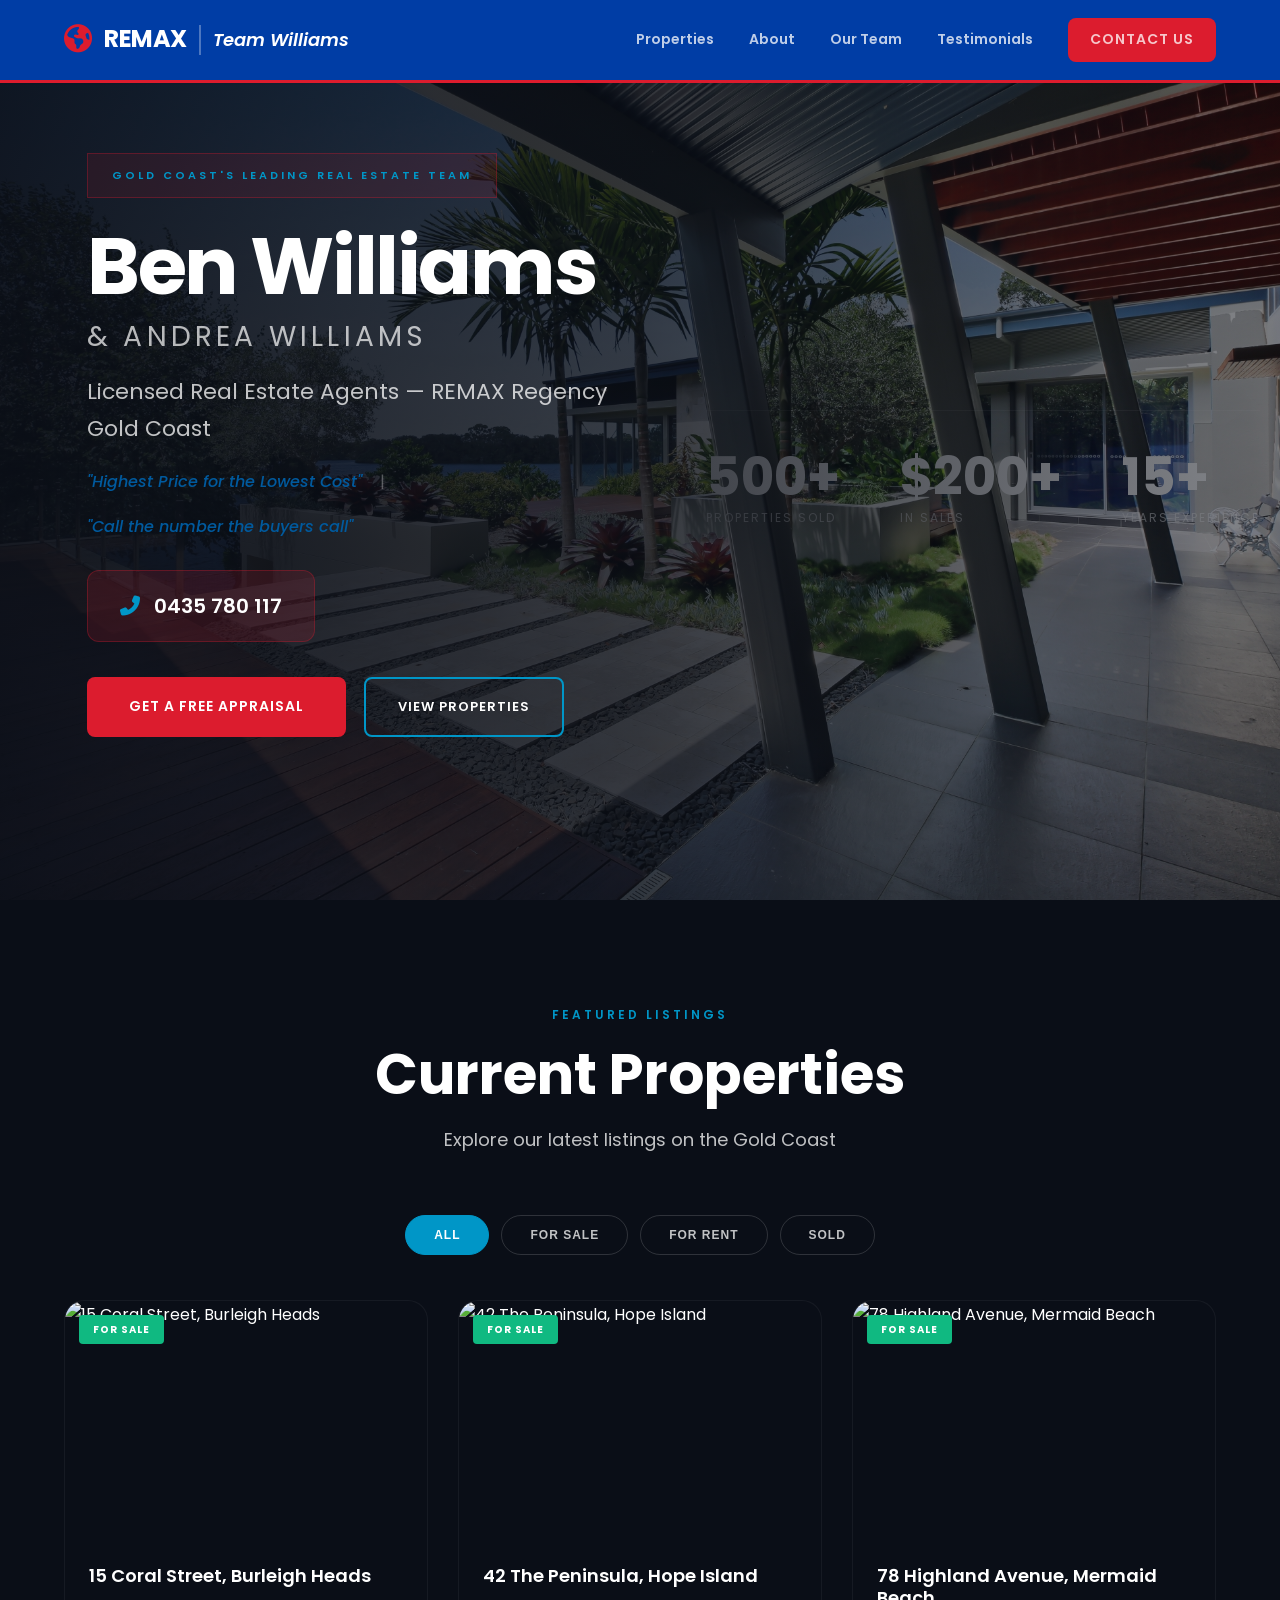
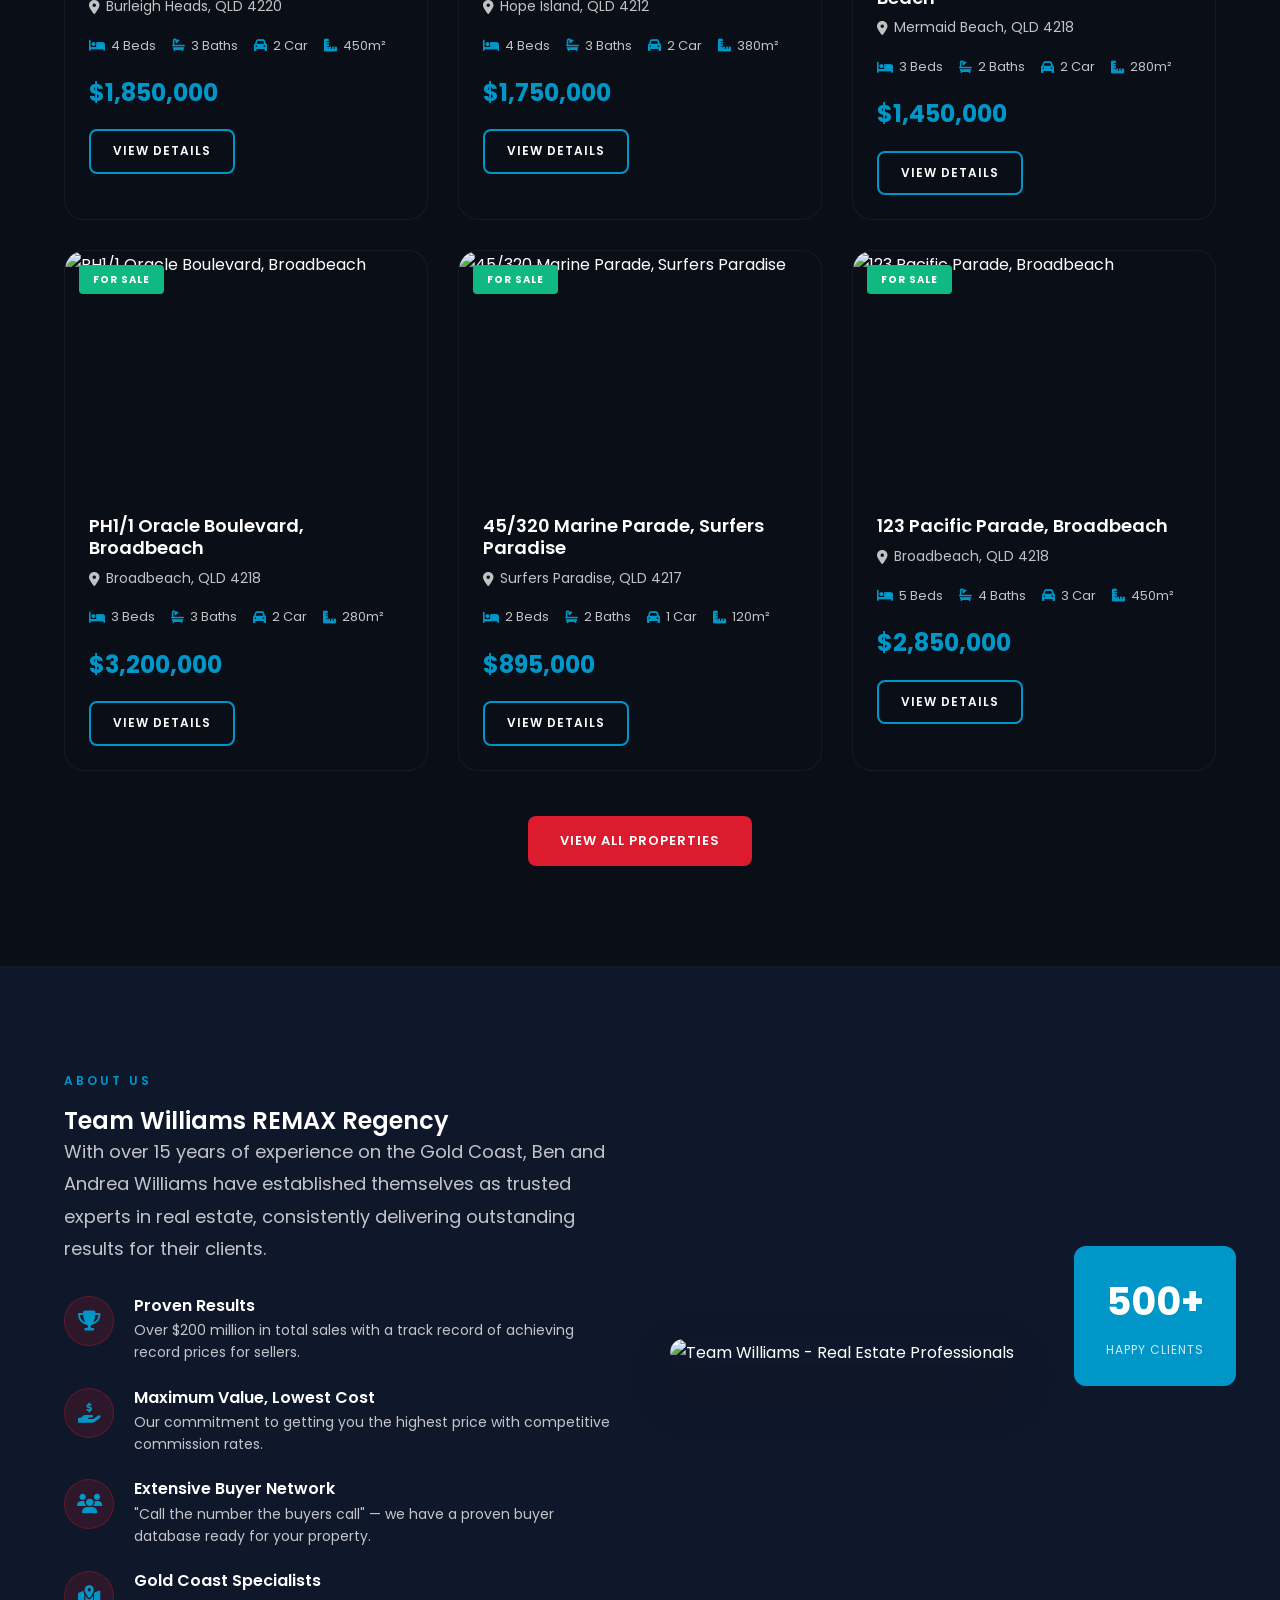
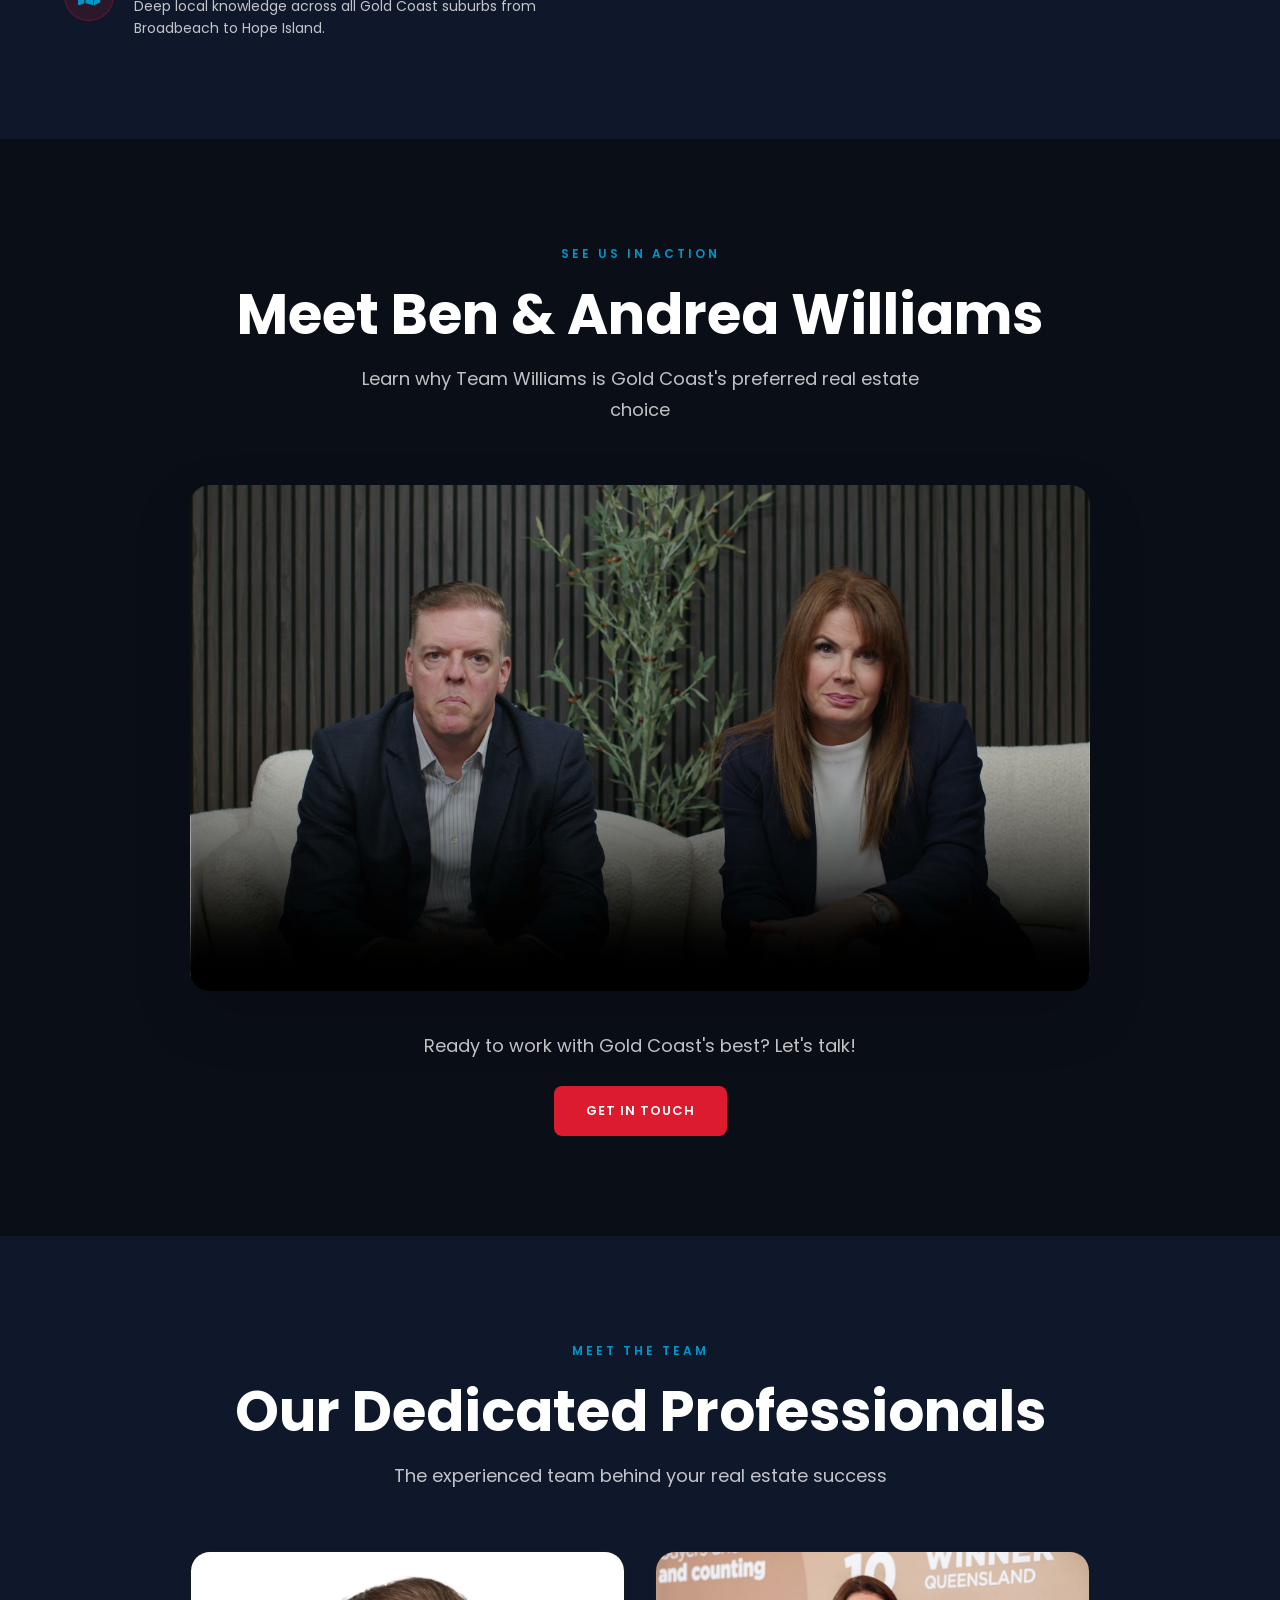
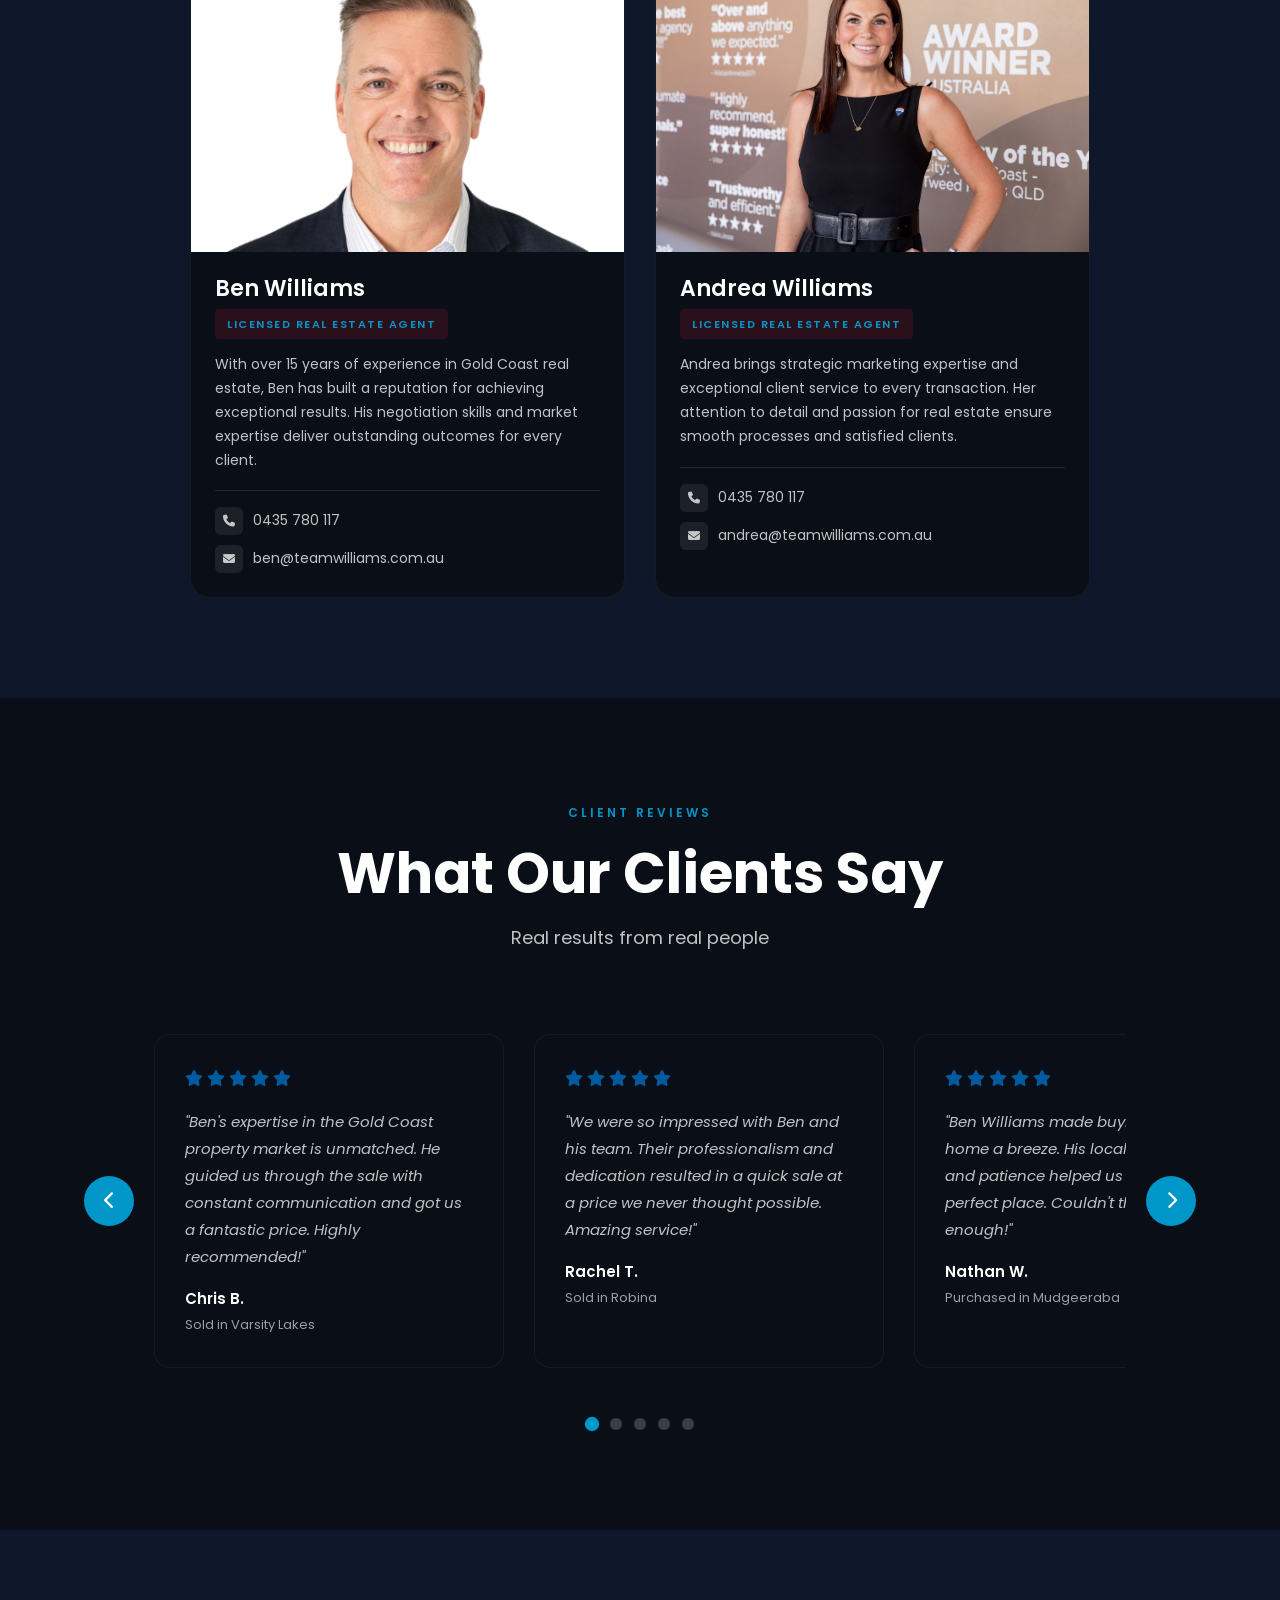
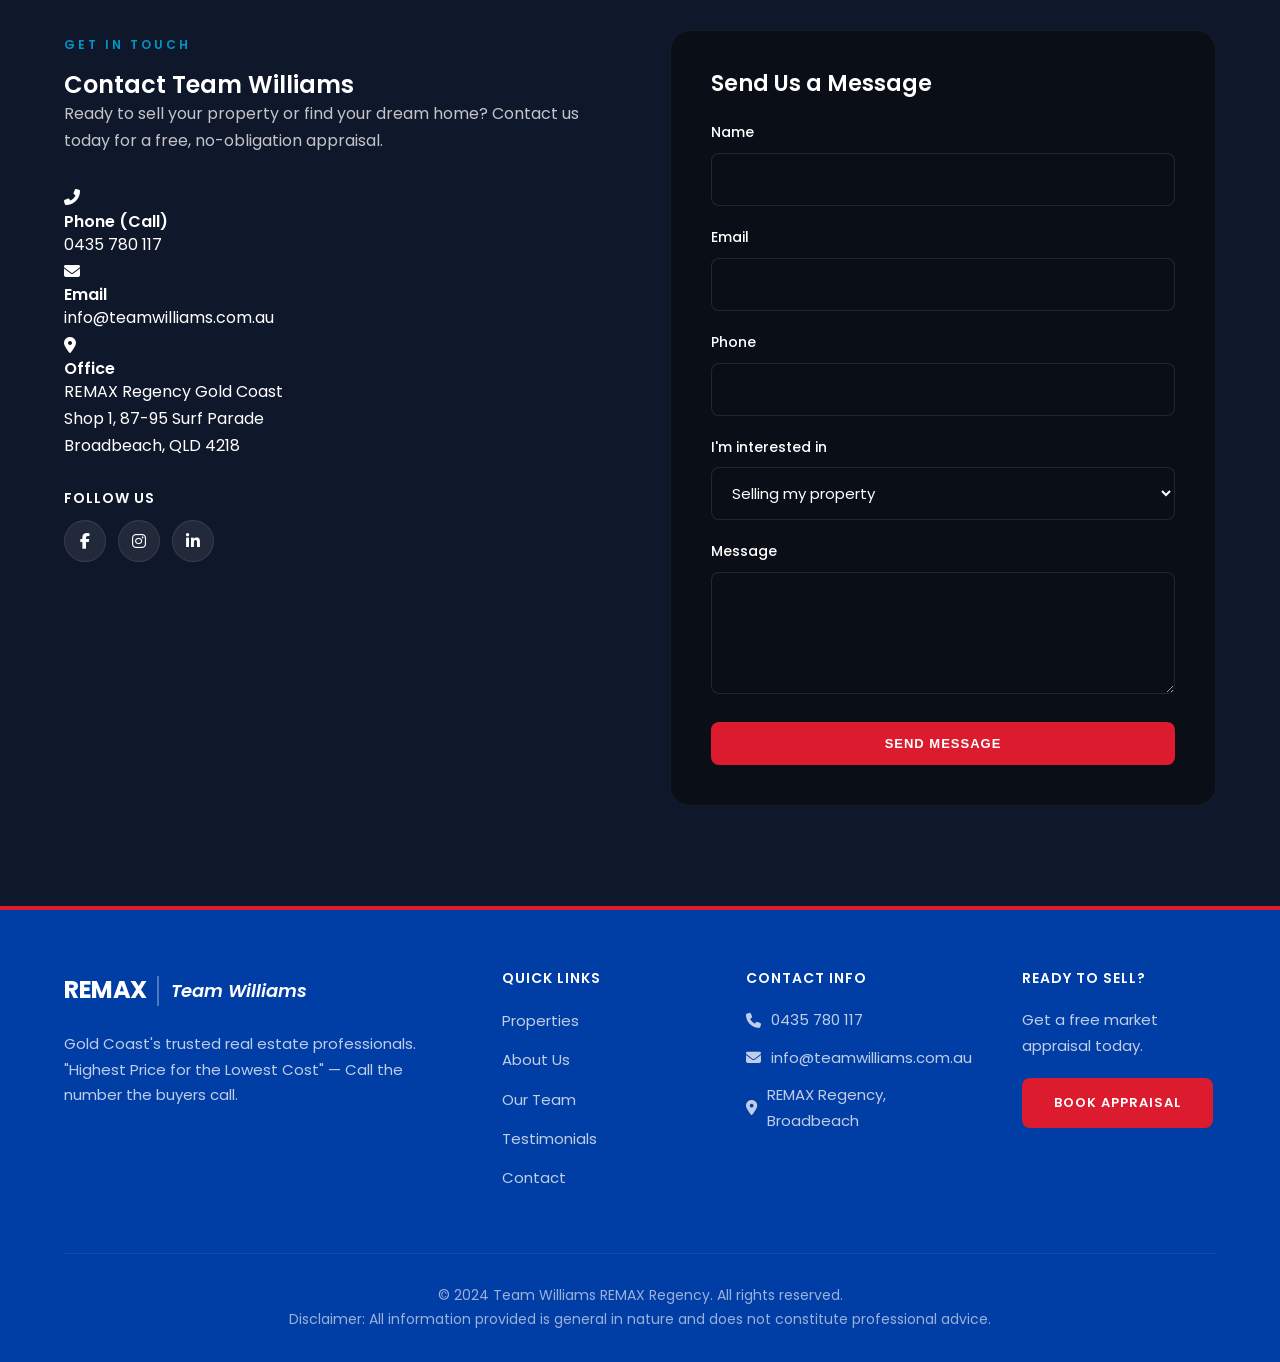
==== commit 4e62ff1e: "Fix contact form to send submissions via FormSubmit to info@teamwilliams.com.au" ====
--- a/index.html
+++ b/index.html
@@ -397,7 +397,7 @@
                 </div>
                 
                 <div class="contact-form-wrapper">
-                    <form class="contact-form" id="contactForm">
+                    <form class="contact-form" id="contactForm" action="https://formsubmit.co/ajax/info@teamwilliams.com.au" method="POST">
                         <h3>Send Us a Message</h3>
                         <div class="form-group">
                             <label for="name">Name</label>
--- a/styles.css
+++ b/styles.css
@@ -797,8 +797,9 @@
 }
 
 .testimonial-card:hover {
-    transform: translateY(-4px);
-    box-shadow: 0 16px 32px rgba(0, 0, 0, 0.2);
+    transform: translateY(-8px);
+    box-shadow: 0 16px 40px rgba(0, 0, 0, 0.3);
+    border-color: rgba(0, 119, 182, 0.3);
 }
 
 .carousel-btn {
@@ -881,13 +882,6 @@
     display: flex;
     align-items: center;
     gap: 14px;
-}
-
-.testimonial-author img {
-    width: 48px;
-    height: 48px;
-    border-radius: 50%;
-    object-fit: cover;
 }
 
 .testimonial-author h4 {
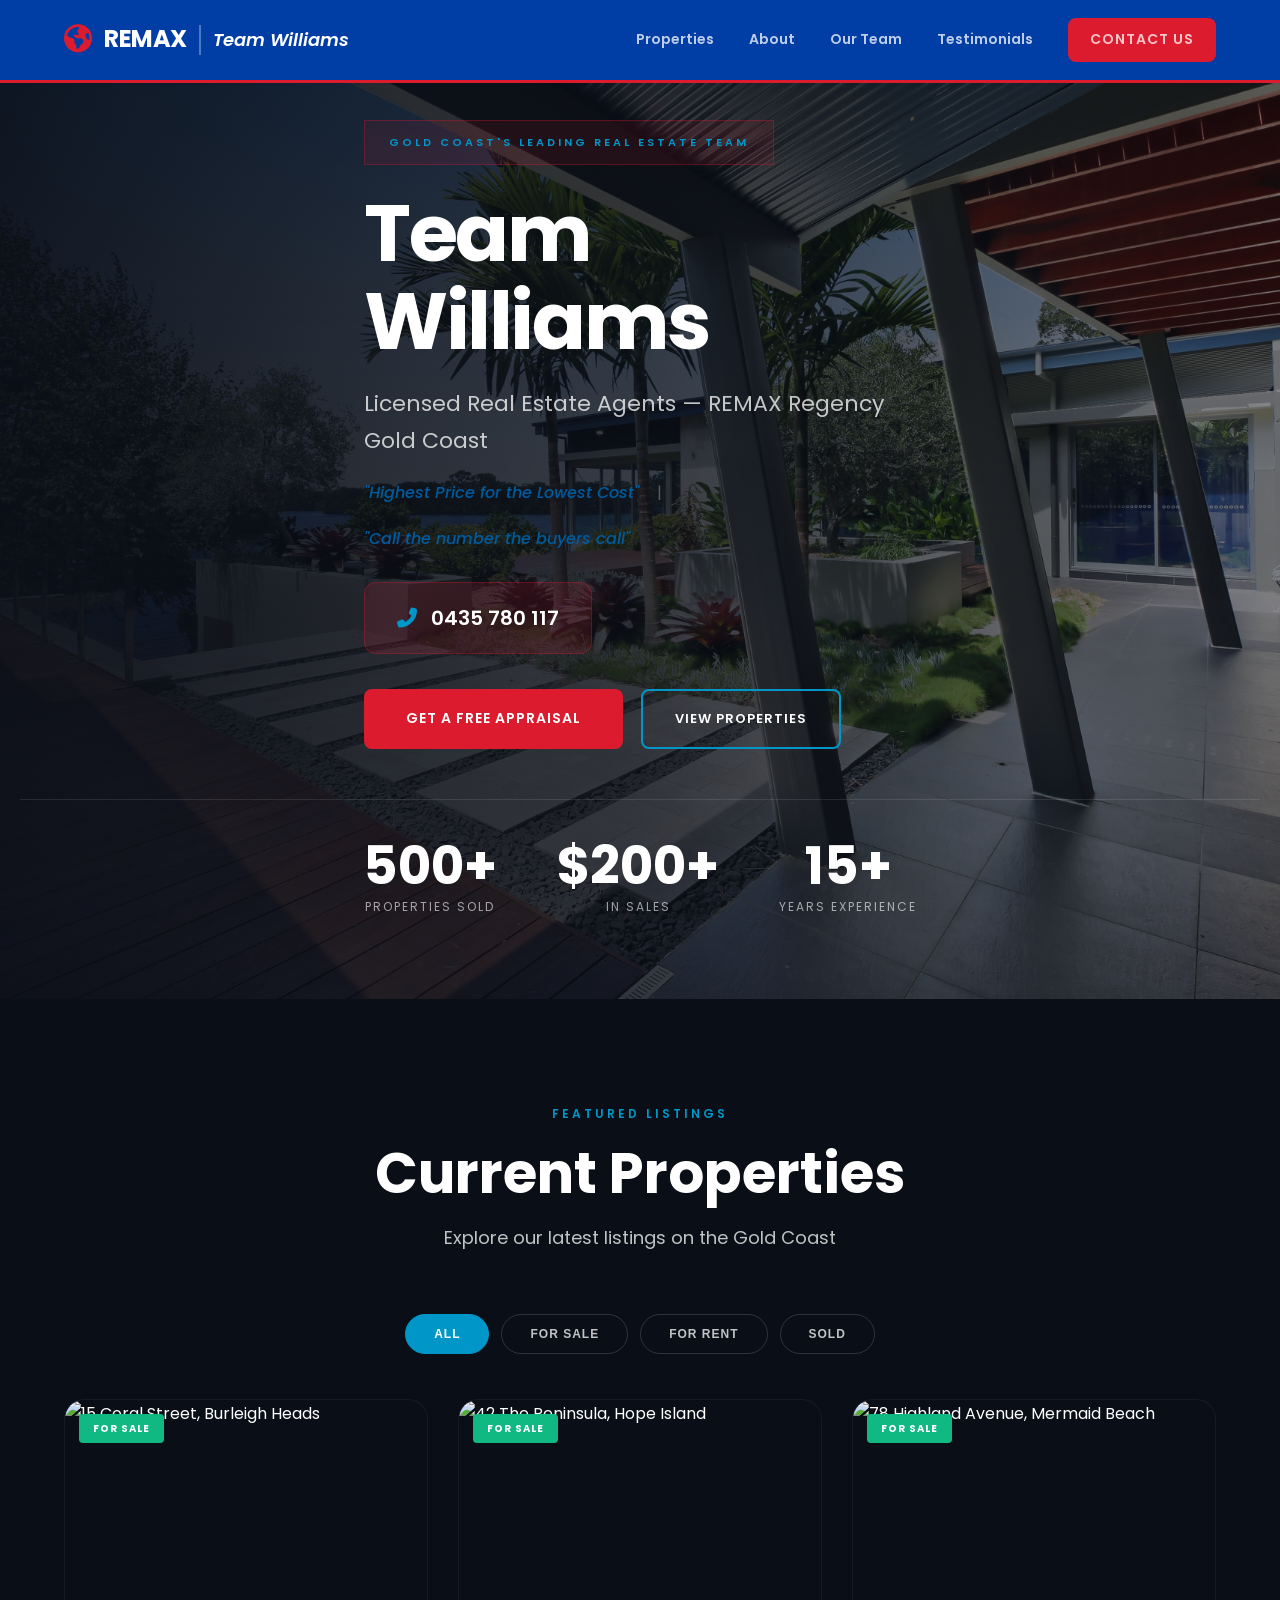
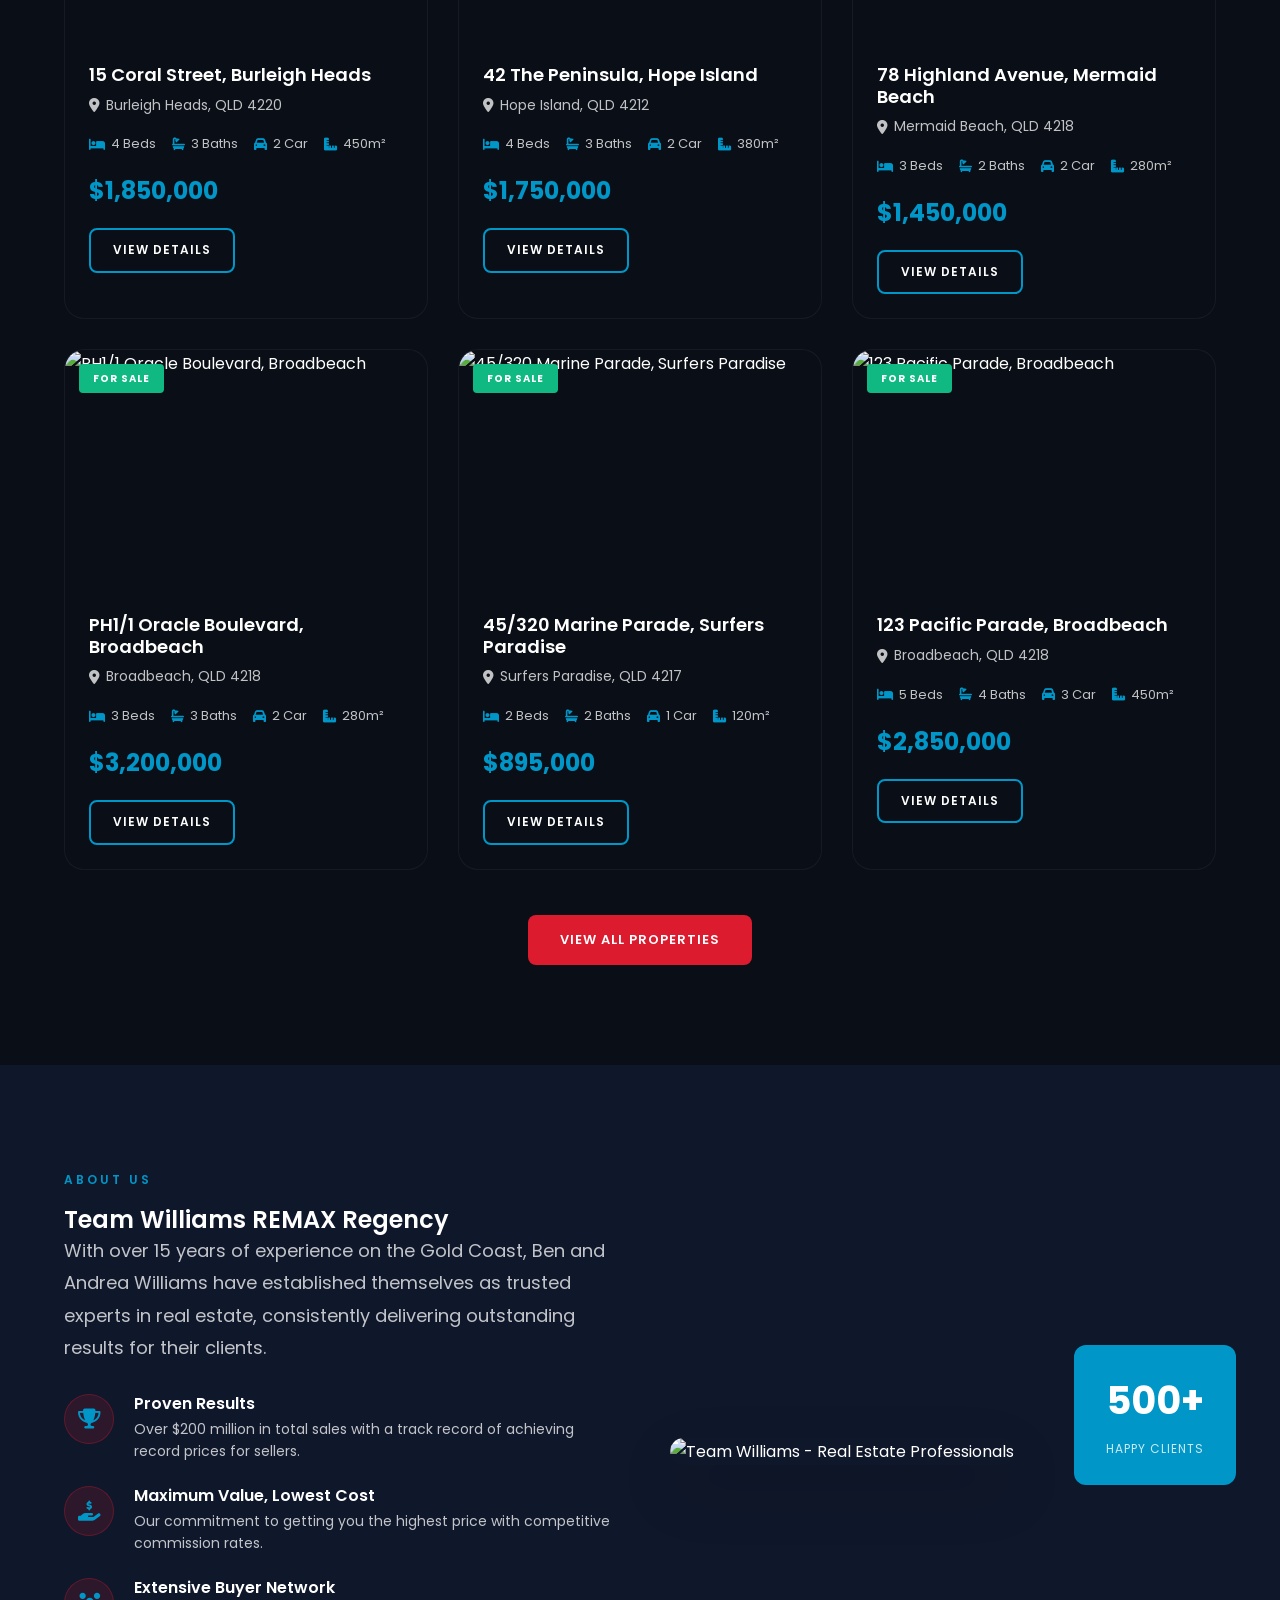
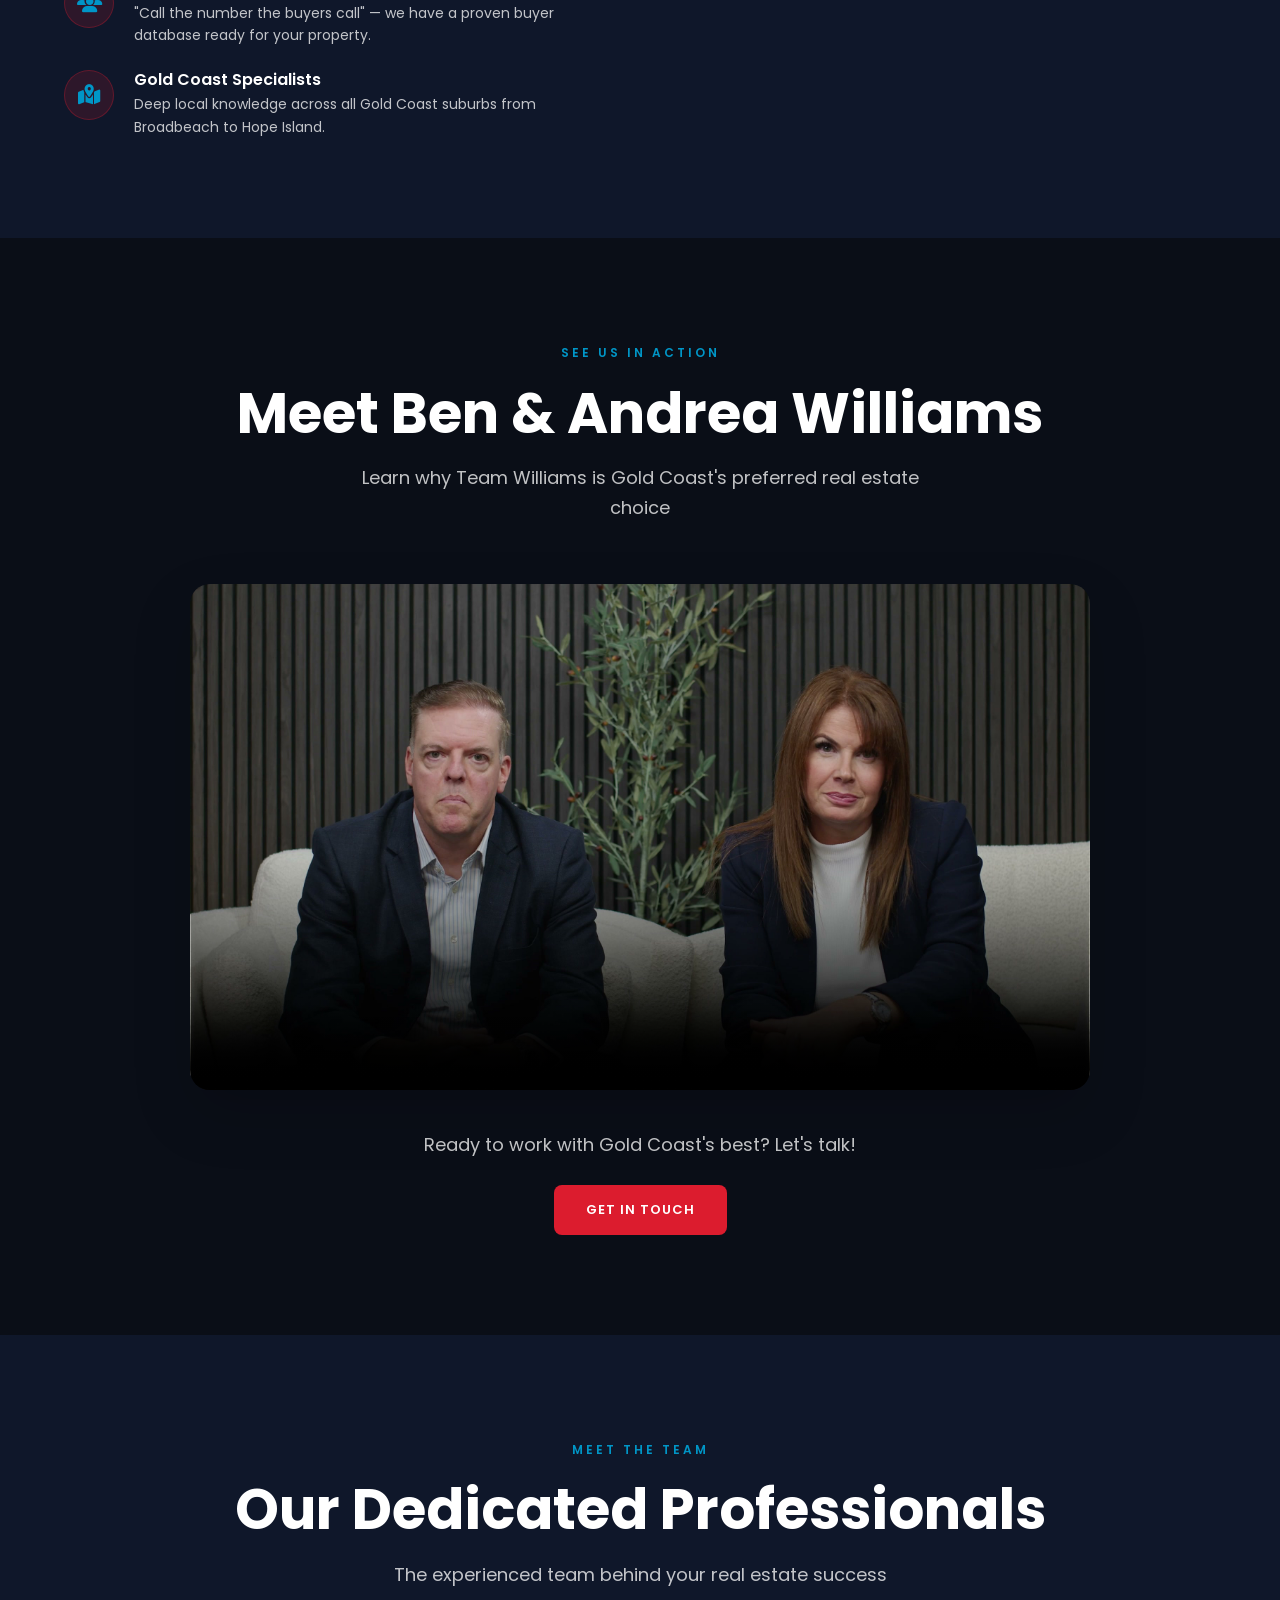
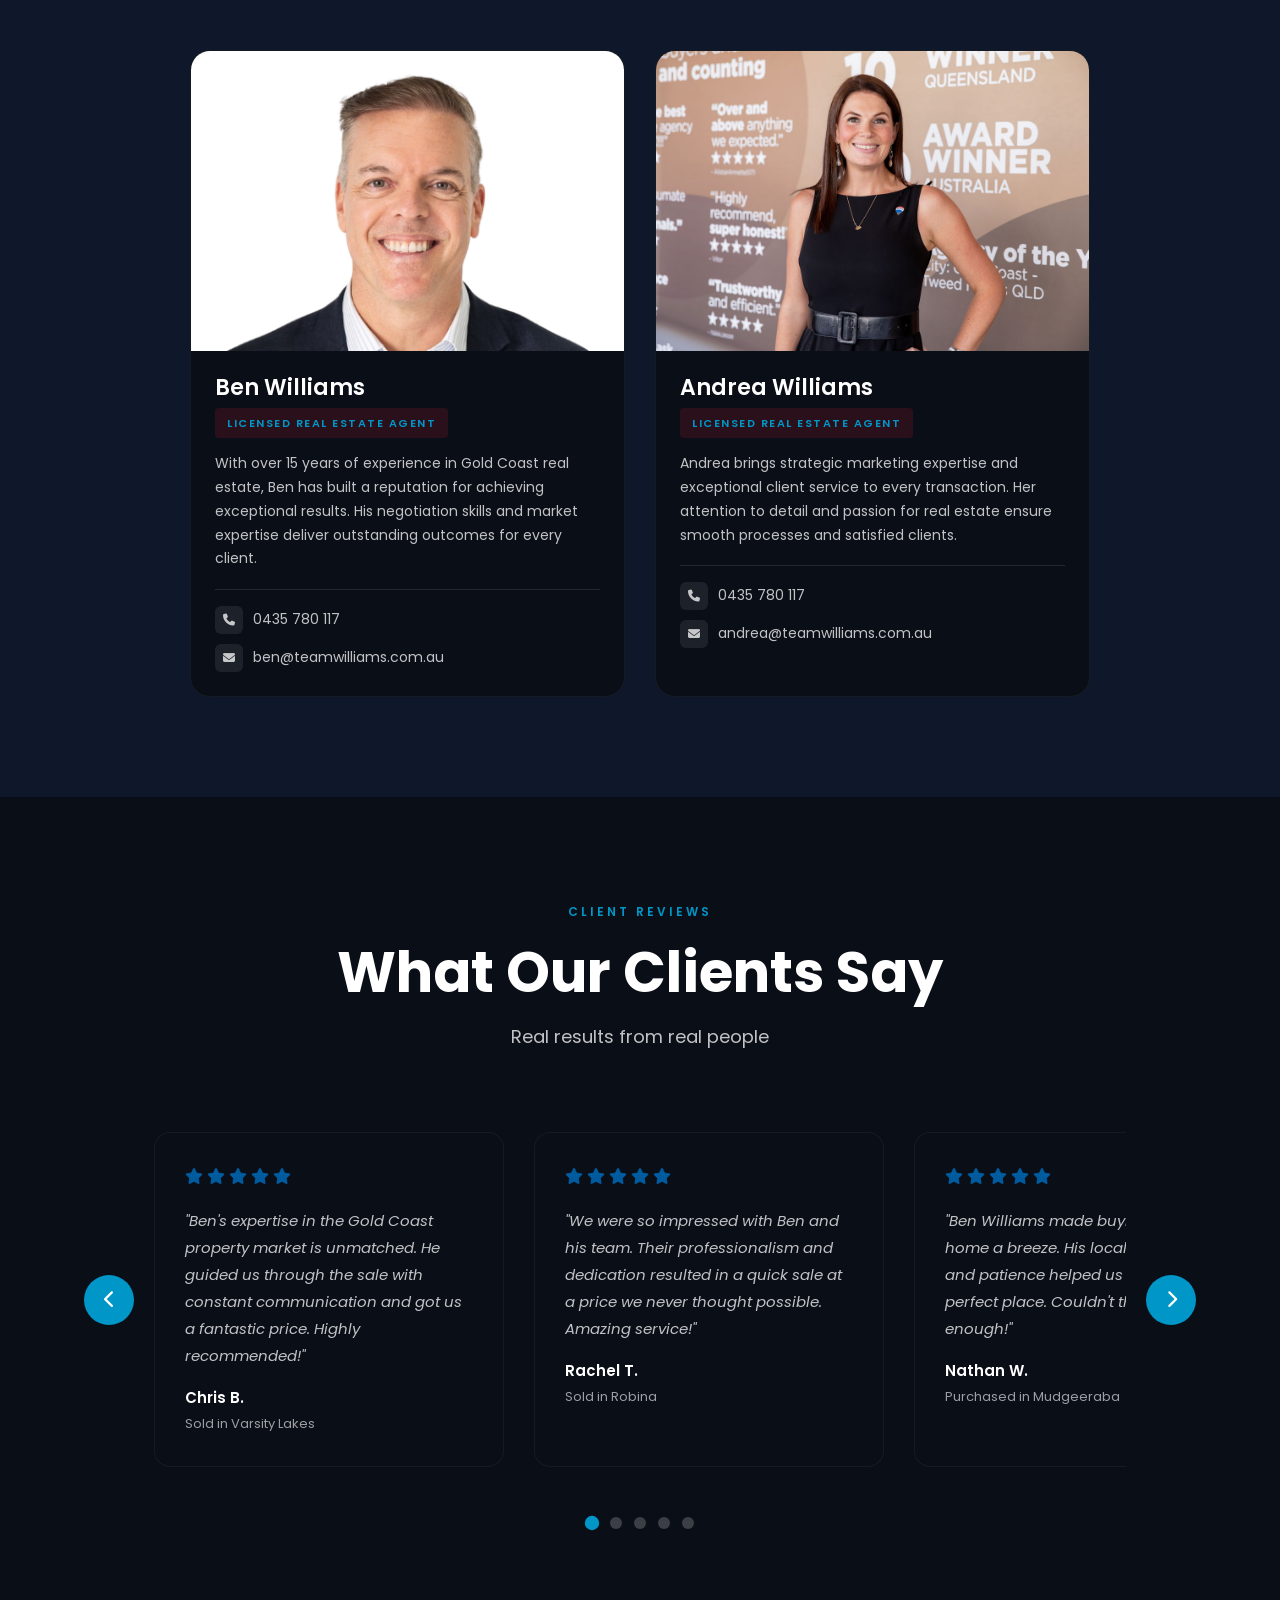
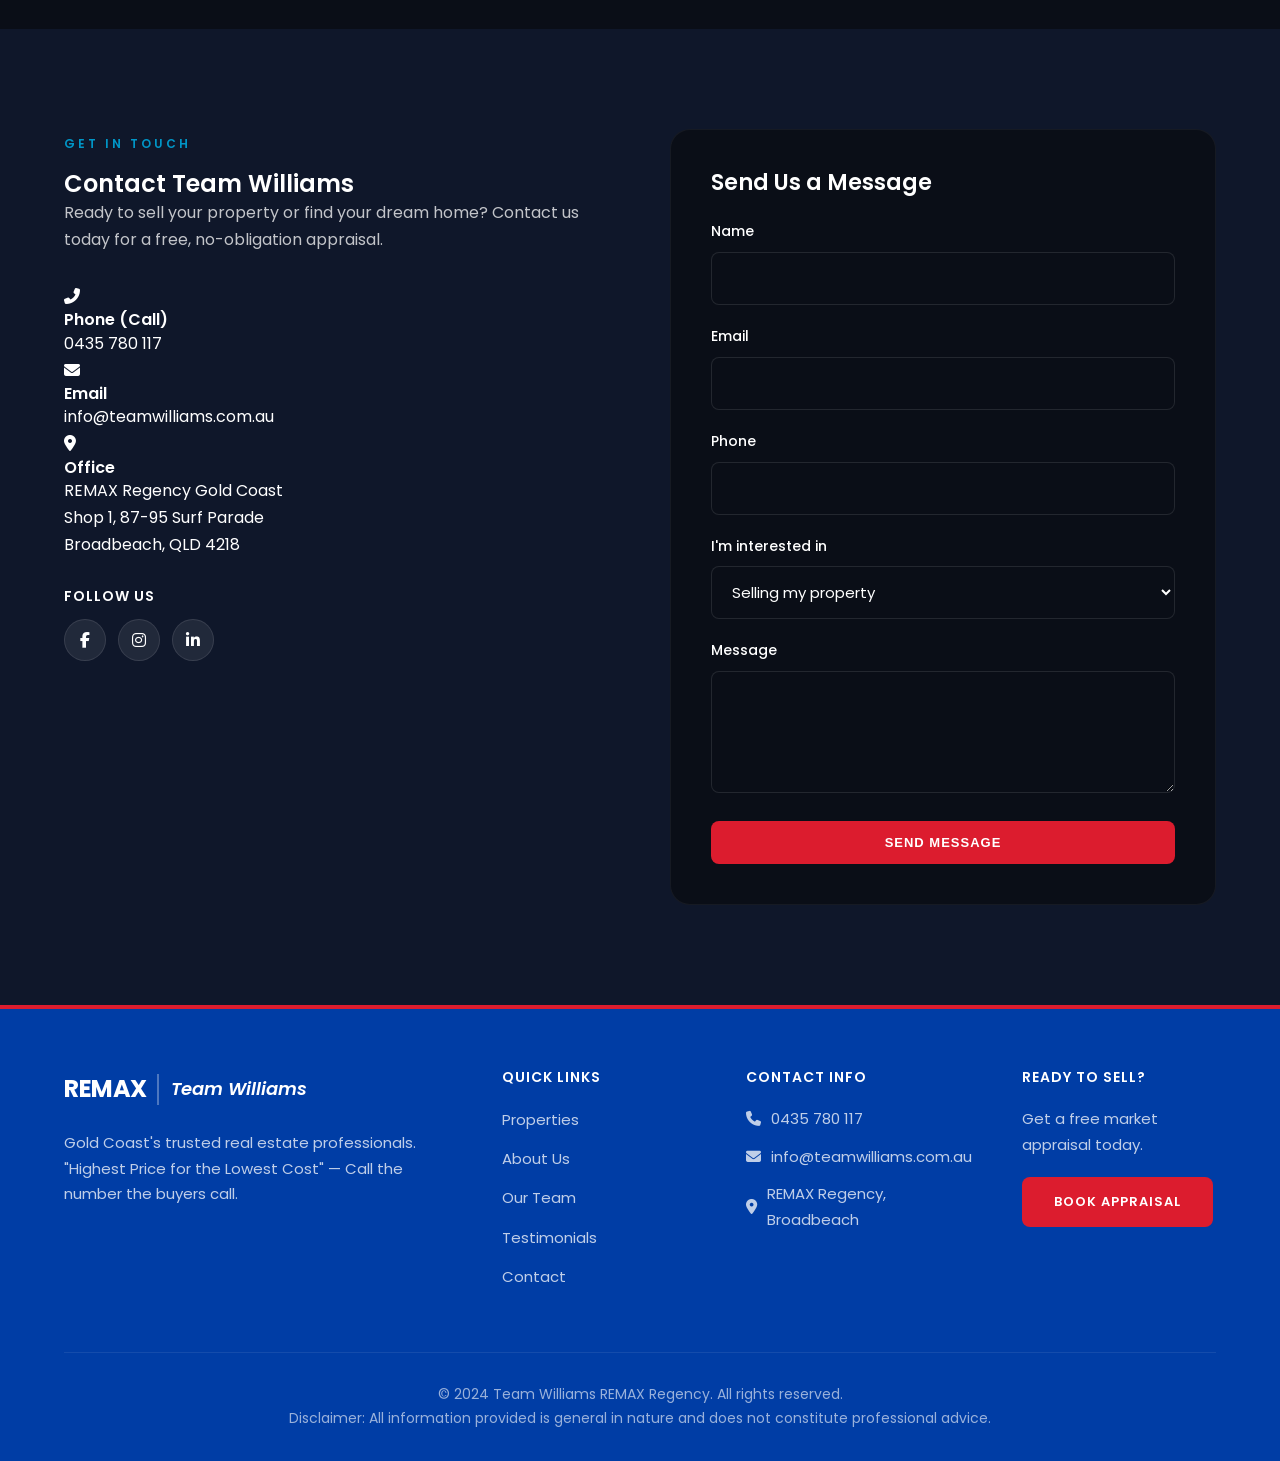
==== commit 10b89972: "Update: Change hero to Team Williams and centre align stats" ====
--- a/index.html
+++ b/index.html
@@ -36,7 +36,7 @@
     <section class="hero" style="background-image: url('./assets/gold-coast-header.jpg'); background-size: cover; background-position: center;">
         <div class="container hero-content">
             <div class="hero-badge">Gold Coast's Leading Real Estate Team</div>
-            <h1>Ben Williams <span class="partner-name">&amp; Andrea Williams</span></h1>
+            <h1>Team Williams</h1>
             <p class="hero-title">Licensed Real Estate Agents — REMAX Regency Gold Coast</p>
             <div class="hero-taglines">
                 <span class="tagline">"Highest Price for the Lowest Cost"</span>
--- a/styles.css
+++ b/styles.css
@@ -217,12 +217,13 @@
     position: relative;
     min-height: 100vh;
     display: flex;
-    align-items: center;
+    flex-direction: column;
     justify-content: flex-start;
+    align-items: stretch;
     background: var(--remax-blue);
     background-size: cover;
     background-position: right center;
-    padding: 120px 20px 80px;
+    padding: 120px 20px 60px;
     color: var(--text-white);
 }
 
@@ -243,6 +244,7 @@
     position: relative;
     z-index: 10;
     max-width: 600px;
+    width: 100%;
 }
 
 .hero-badge {
@@ -346,13 +348,20 @@
     flex-wrap: wrap;
     padding-top: 40px;
     border-top: 1px solid rgba(255, 255, 255, 0.1);
+    margin-top: auto;
+    width: 100%;
+    position: relative;
+    z-index: 10;
+    justify-content: center;
+    text-align: center;
+    padding-bottom: 20px;
 }
 
 .stat-number {
     display: block;
     font-size: clamp(36px, 5vw, 52px);
     font-weight: 700;
-    color: var(--text-white);
+    color: #ffffff;
     line-height: 1;
 }
 
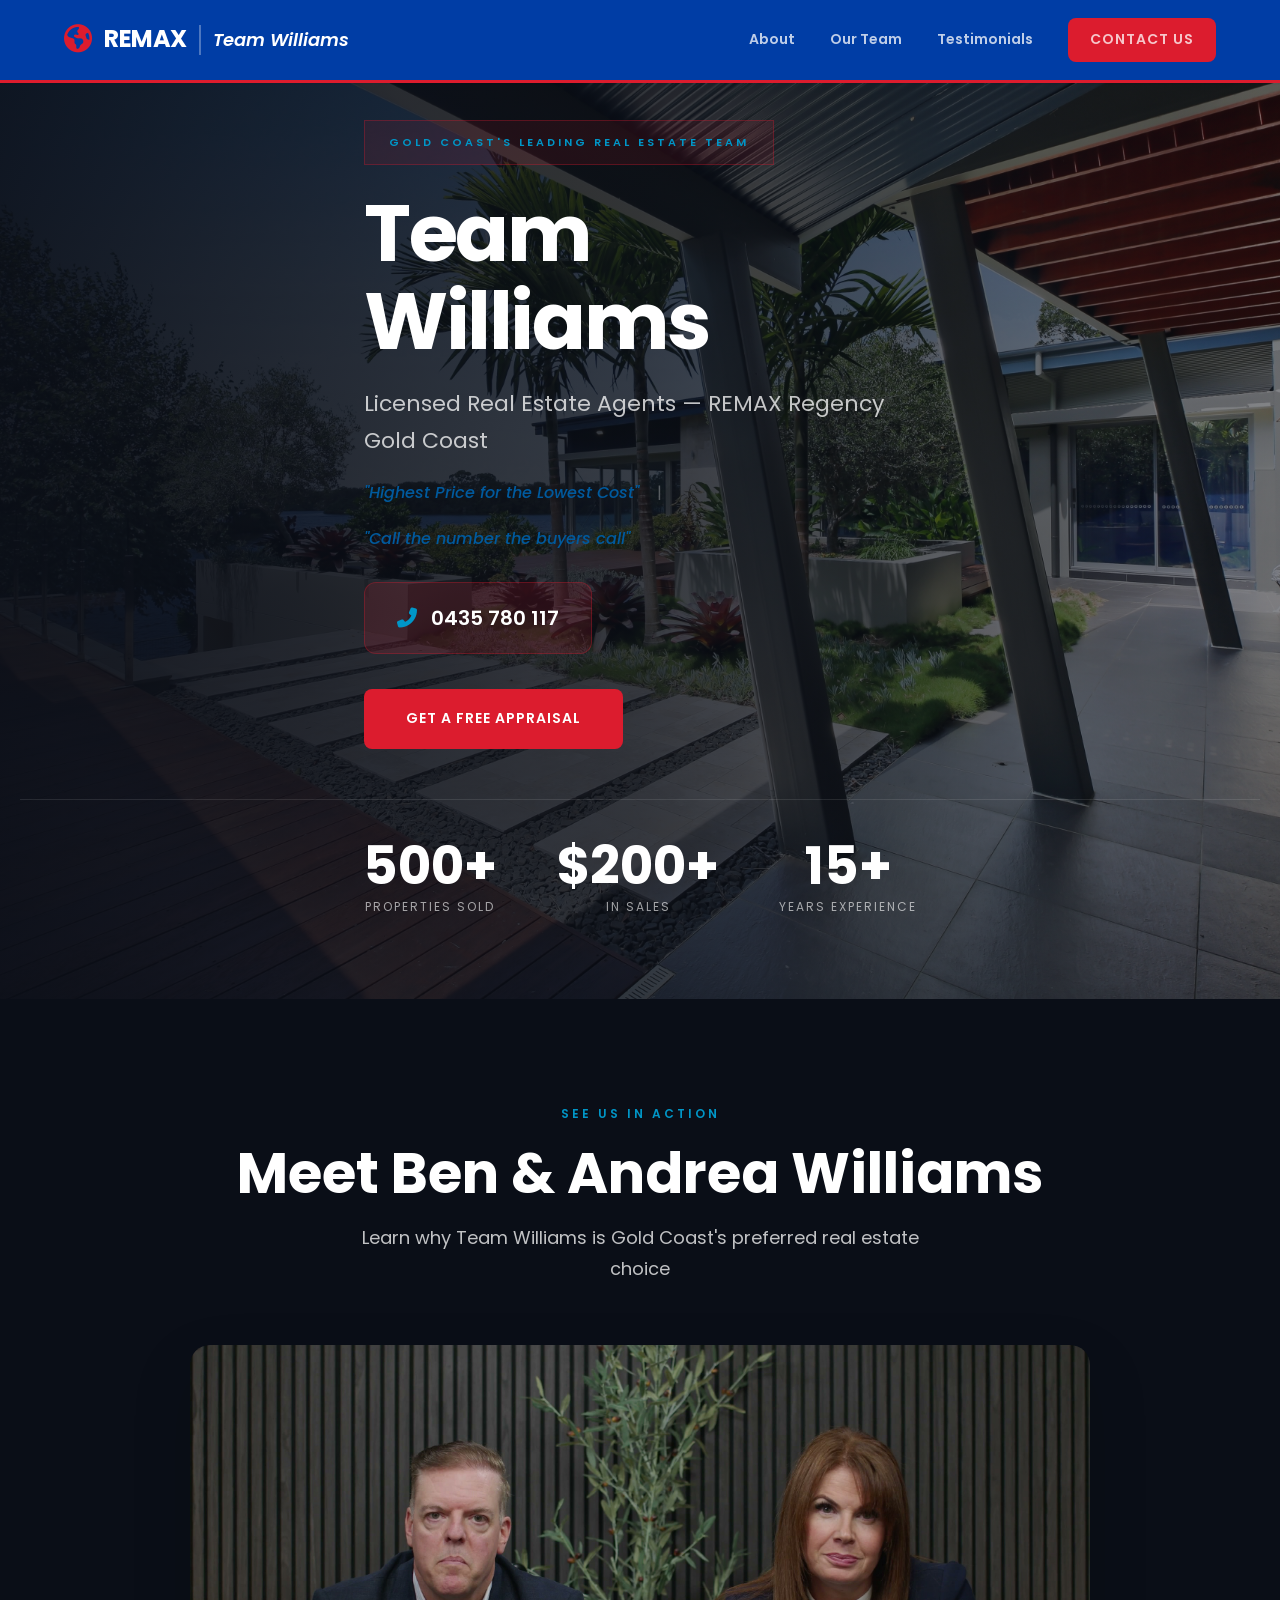
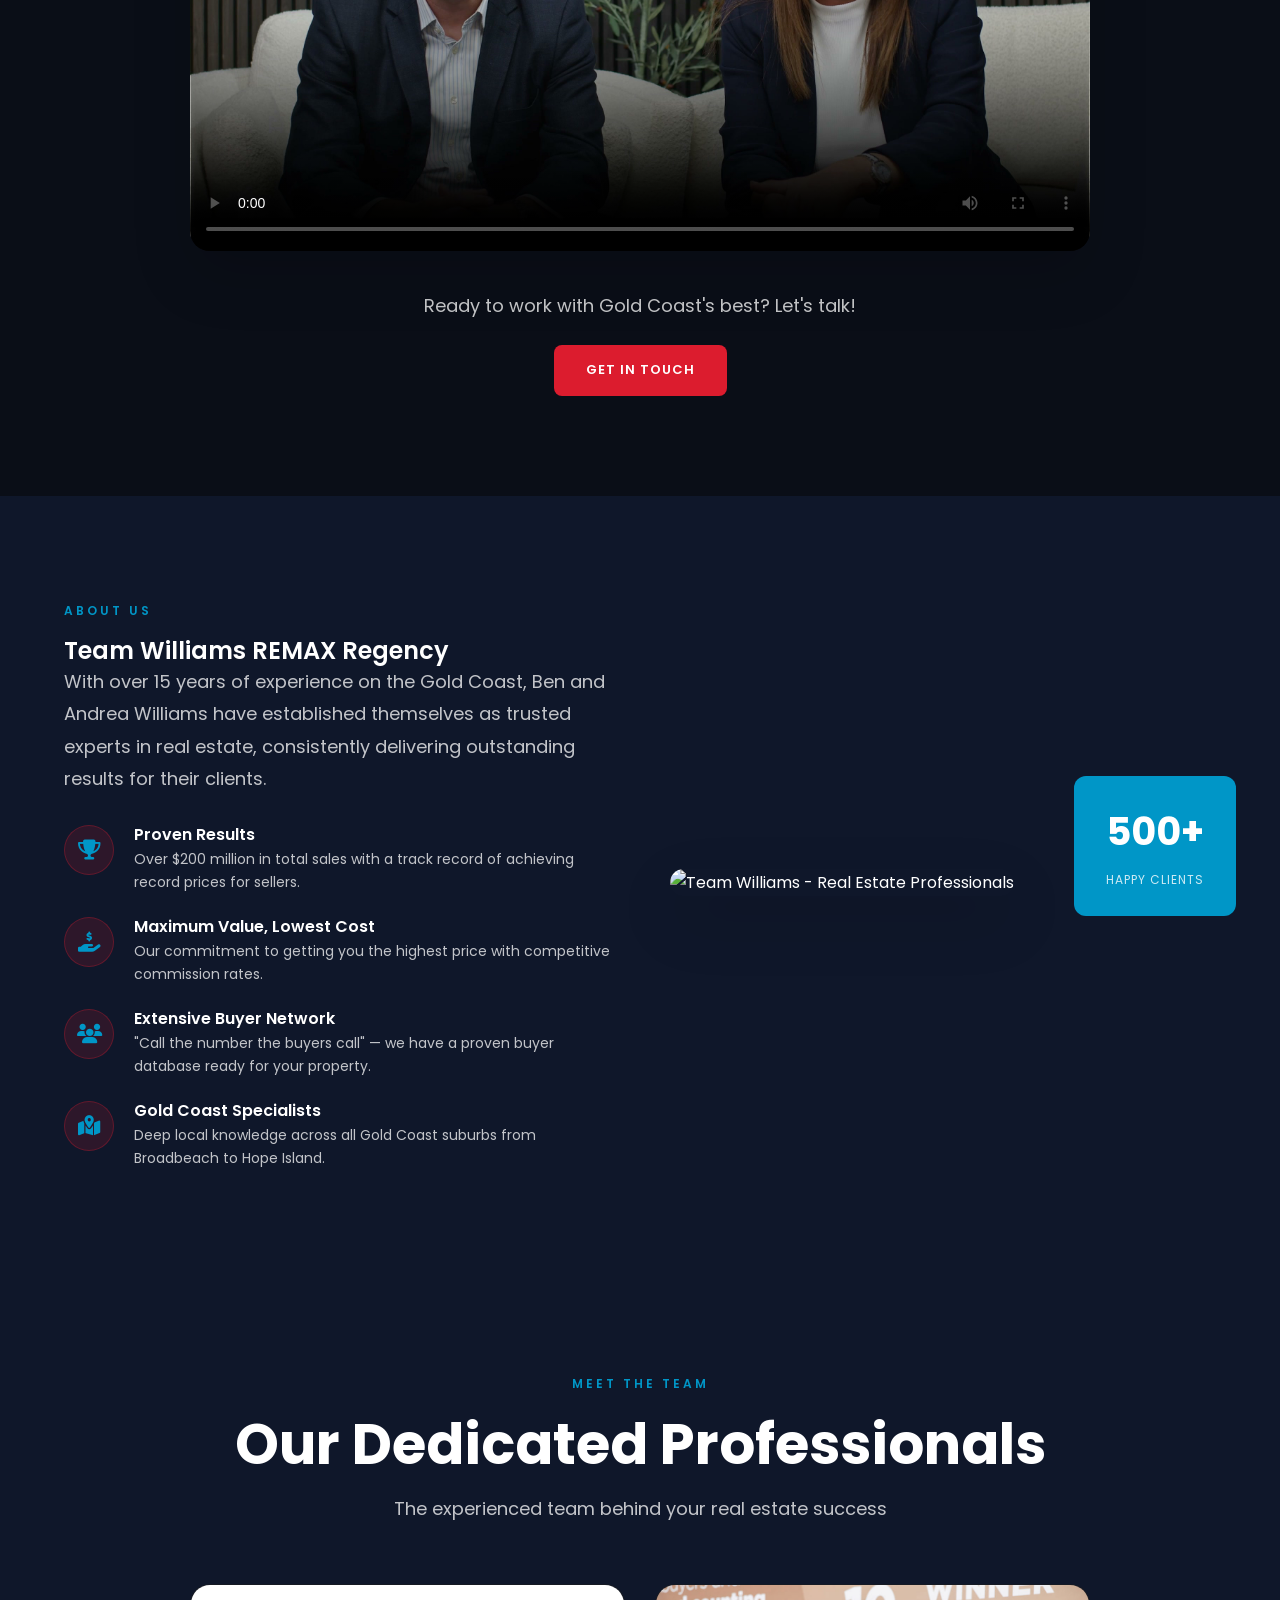
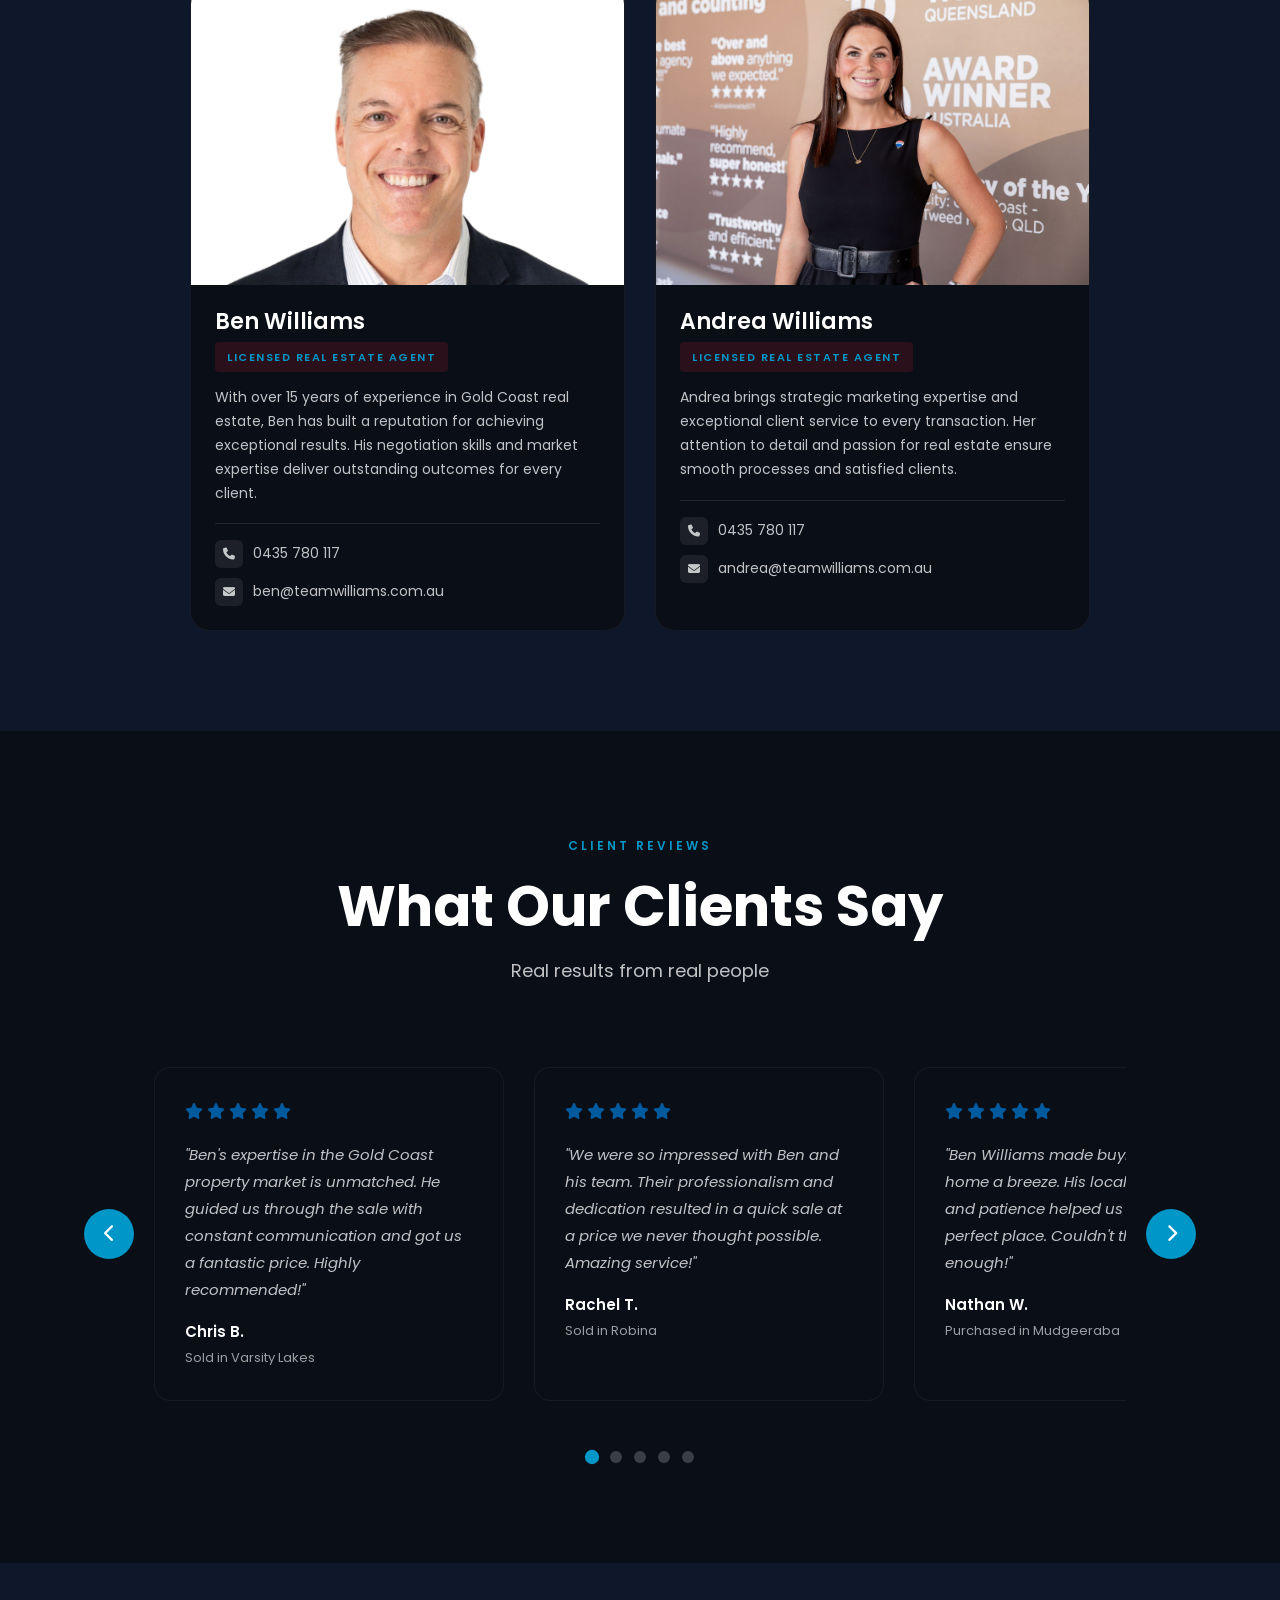
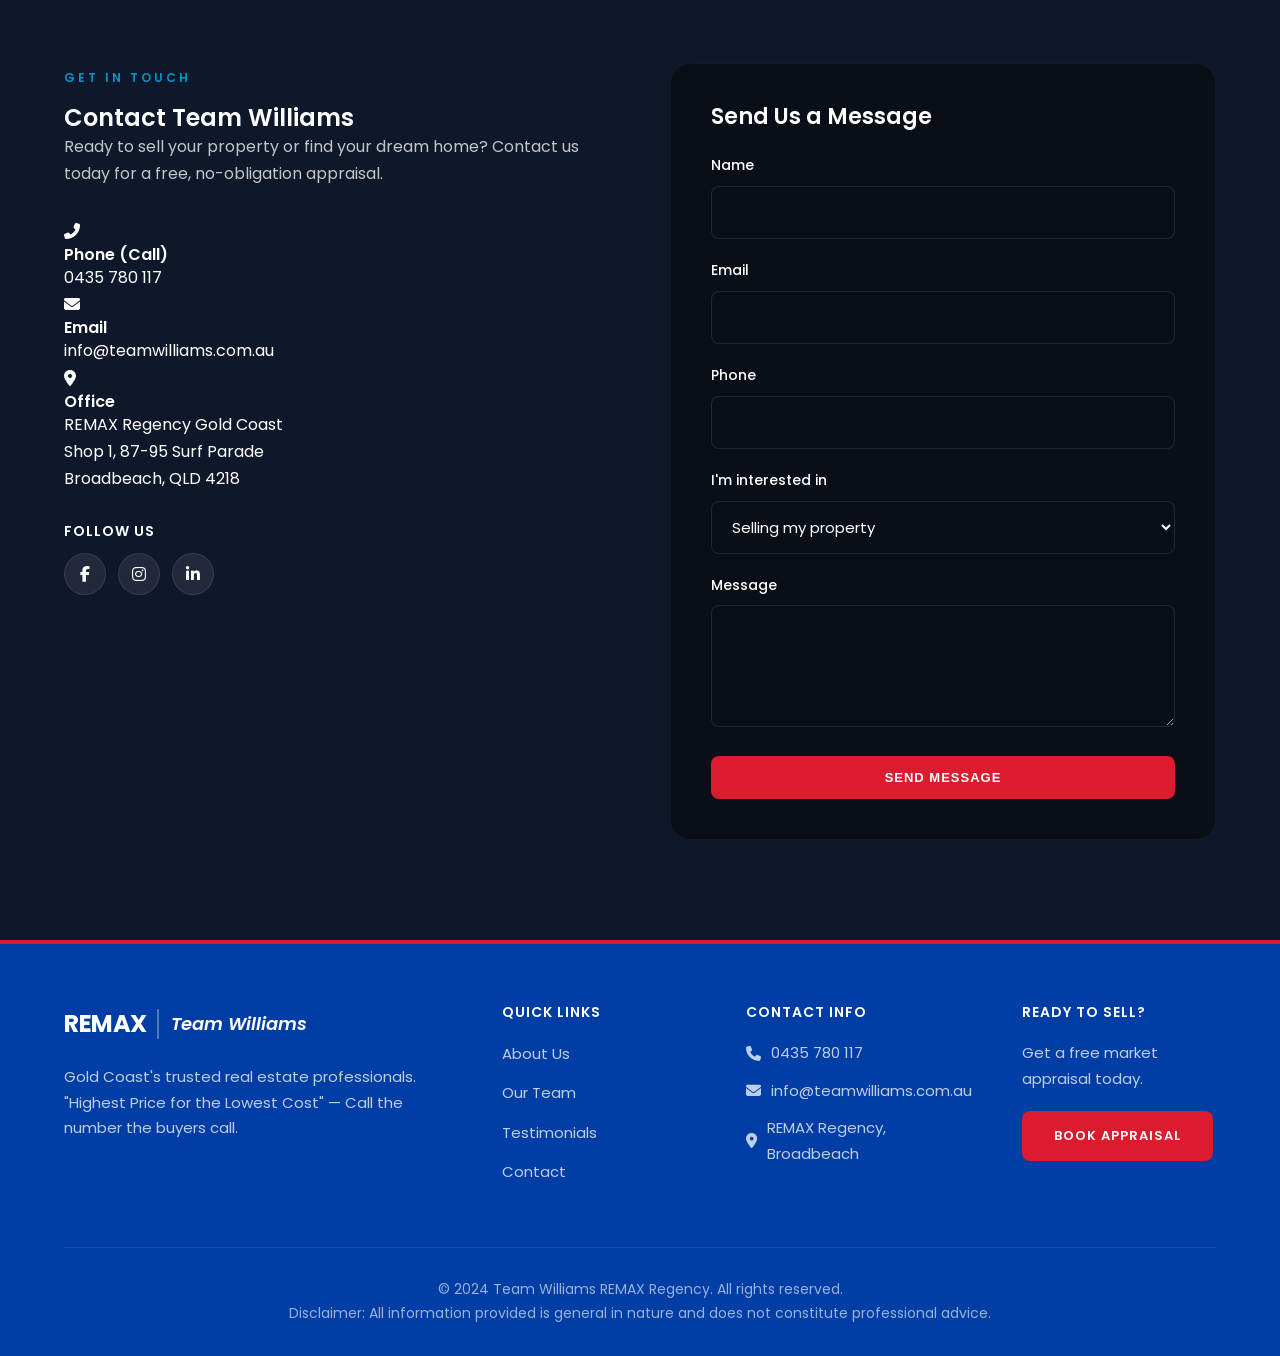
==== commit 1a16317d: "Remove 'Current Properties' section, move 'Meet Ben & Andrea Williams' above 'About Us'" ====
--- a/index.html
+++ b/index.html
@@ -20,7 +20,6 @@
                 <span class="team-name"><em>Team Williams</em></span>
             </div>
             <nav class="nav">
-                <a href="#properties">Properties</a>
                 <a href="#about">About</a>
                 <a href="#team">Our Team</a>
                 <a href="#testimonials">Testimonials</a>
@@ -51,7 +50,6 @@
             </div>
             <div class="hero-cta">
                 <a href="#contact" class="btn btn-primary btn-large">Get a Free Appraisal</a>
-                <a href="#properties" class="btn btn-outline">View Properties</a>
             </div>
         </div>
         <div class="hero-stats">
@@ -70,28 +68,25 @@
         </div>
     </section>
 
-    <!-- Properties Section -->
-    <section id="properties" class="properties-section dark-section">
+    <!-- Video Feature Section -->
+    <section class="video-section dark-section">
         <div class="container">
             <div class="section-header">
-                <span class="section-subtitle">Featured Listings</span>
-                <h2>Current Properties</h2>
-                <p>Explore our latest listings on the Gold Coast</p>
-            </div>
-            
-            <div class="property-filters">
-                <button class="filter-btn active" data-filter="all">All</button>
-                <button class="filter-btn" data-filter="sale">For Sale</button>
-                <button class="filter-btn" data-filter="rent">For Rent</button>
-                <button class="filter-btn" data-filter="sold">Sold</button>
-            </div>
-
-            <div class="properties-grid" id="listings-container">
-                <!-- Dynamic listings will be loaded here via JavaScript -->
-            </div>
-
-            <div class="properties-cta">
-                <a href="#" class="btn btn-primary">View All Properties</a>
+                <span class="section-subtitle">See Us In Action</span>
+                <h2>Meet Ben & Andrea Williams</h2>
+                <p>Learn why Team Williams is Gold Coast's preferred real estate choice</p>
+            </div>
+            
+            <div class="video-wrapper">
+                <video controls playsinline poster="./assets/team-video-poster.jpg">
+                    <source src="./assets/feature-video.mp4" type="video/mp4">
+                    Your browser does not support the video tag.
+                </video>
+            </div>
+            
+            <div class="video-cta">
+                <p>Ready to work with Gold Coast's best? Let's talk!</p>
+                <a href="#contact" class="btn btn-primary">Get In Touch</a>
             </div>
         </div>
     </section>
@@ -161,29 +156,6 @@
         </div>
     </section>
 
-    <!-- Video Feature Section -->
-    <section class="video-section dark-section">
-        <div class="container">
-            <div class="section-header">
-                <span class="section-subtitle">See Us In Action</span>
-                <h2>Meet Ben & Andrea Williams</h2>
-                <p>Learn why Team Williams is Gold Coast's preferred real estate choice</p>
-            </div>
-            
-            <div class="video-wrapper">
-                <video controls playsinline poster="./assets/team-video-poster.jpg">
-                    <source src="./assets/feature-video.mp4" type="video/mp4">
-                    Your browser does not support the video tag.
-                </video>
-            </div>
-            
-            <div class="video-cta">
-                <p>Ready to work with Gold Coast's best? Let's talk!</p>
-                <a href="#contact" class="btn btn-primary">Get In Touch</a>
-            </div>
-        </div>
-    </section>
-
     <!-- Team Section -->
     <section id="team" class="team-section dark-section">
         <div class="container">
@@ -447,7 +419,6 @@
                 <div class="footer-links">
                     <h4>Quick Links</h4>
                     <ul>
-                        <li><a href="#properties">Properties</a></li>
                         <li><a href="#about">About Us</a></li>
                         <li><a href="#team">Our Team</a></li>
                         <li><a href="#testimonials">Testimonials</a></li>
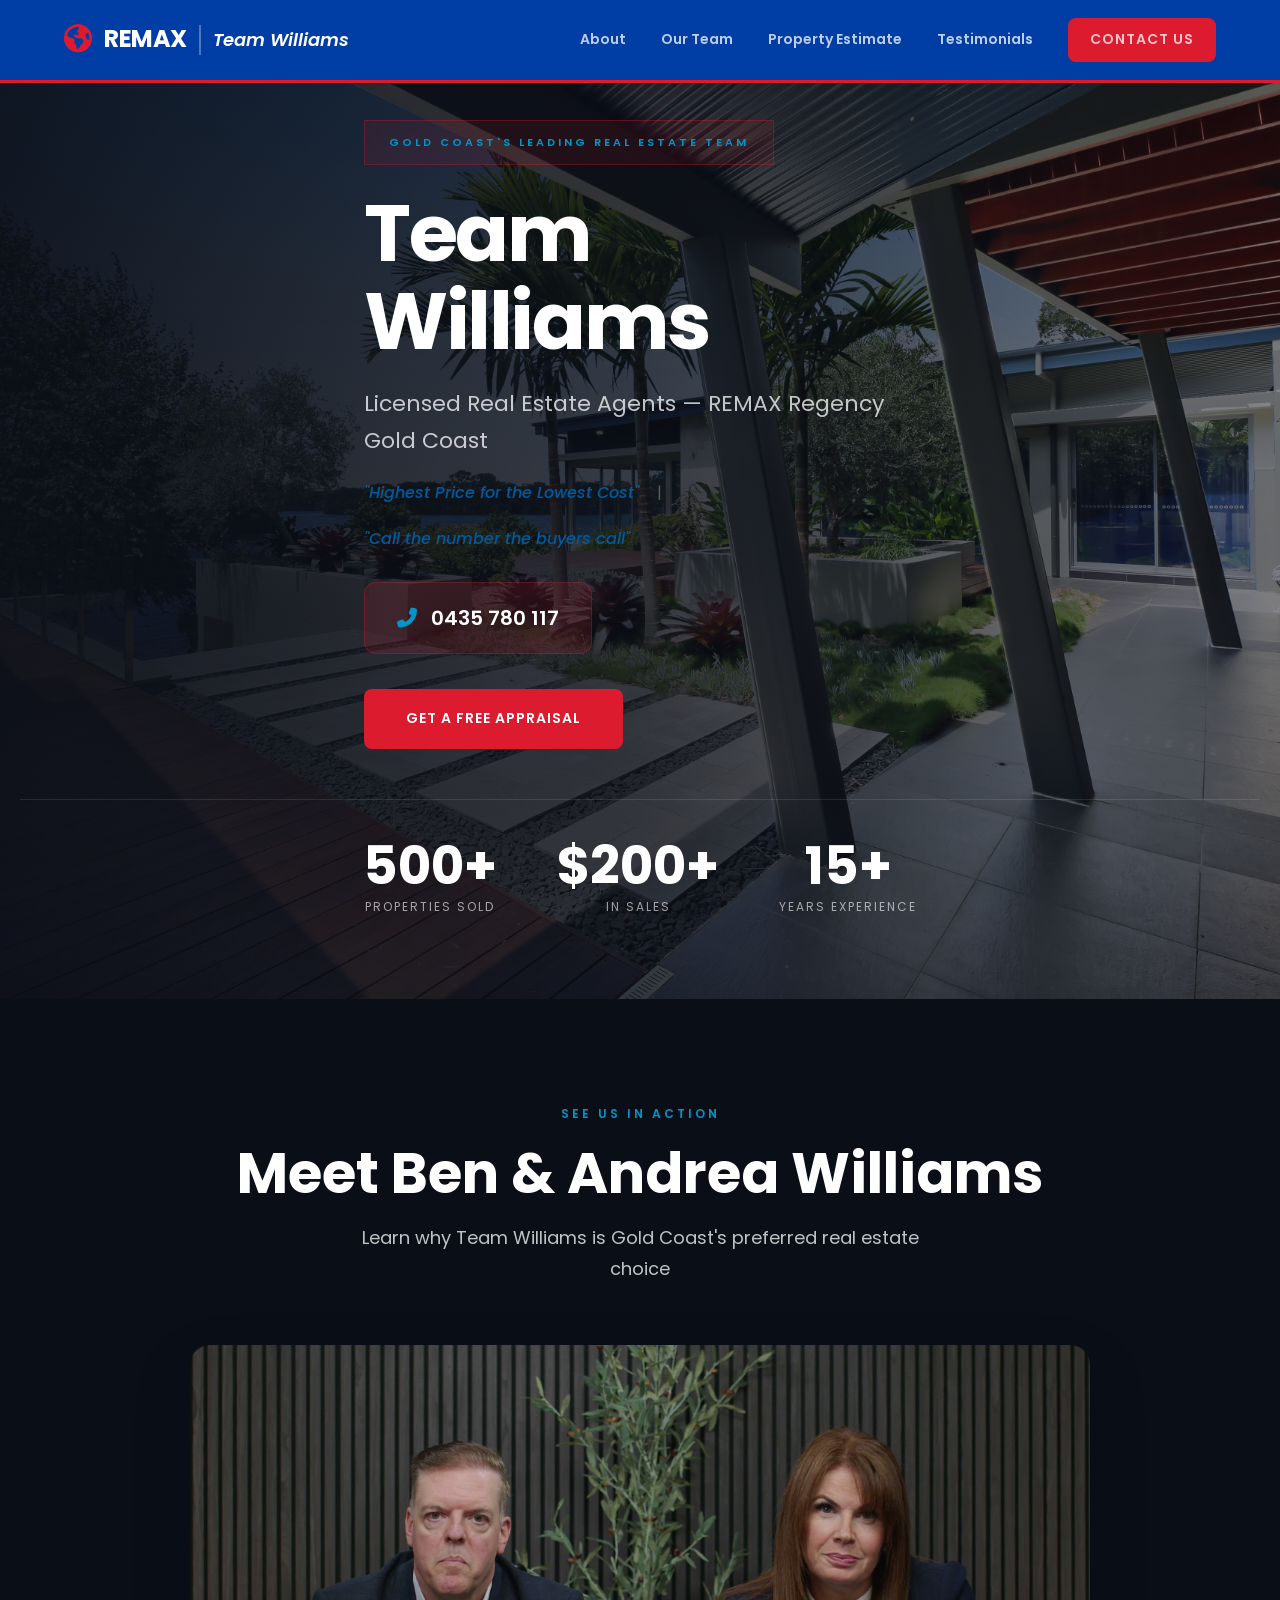
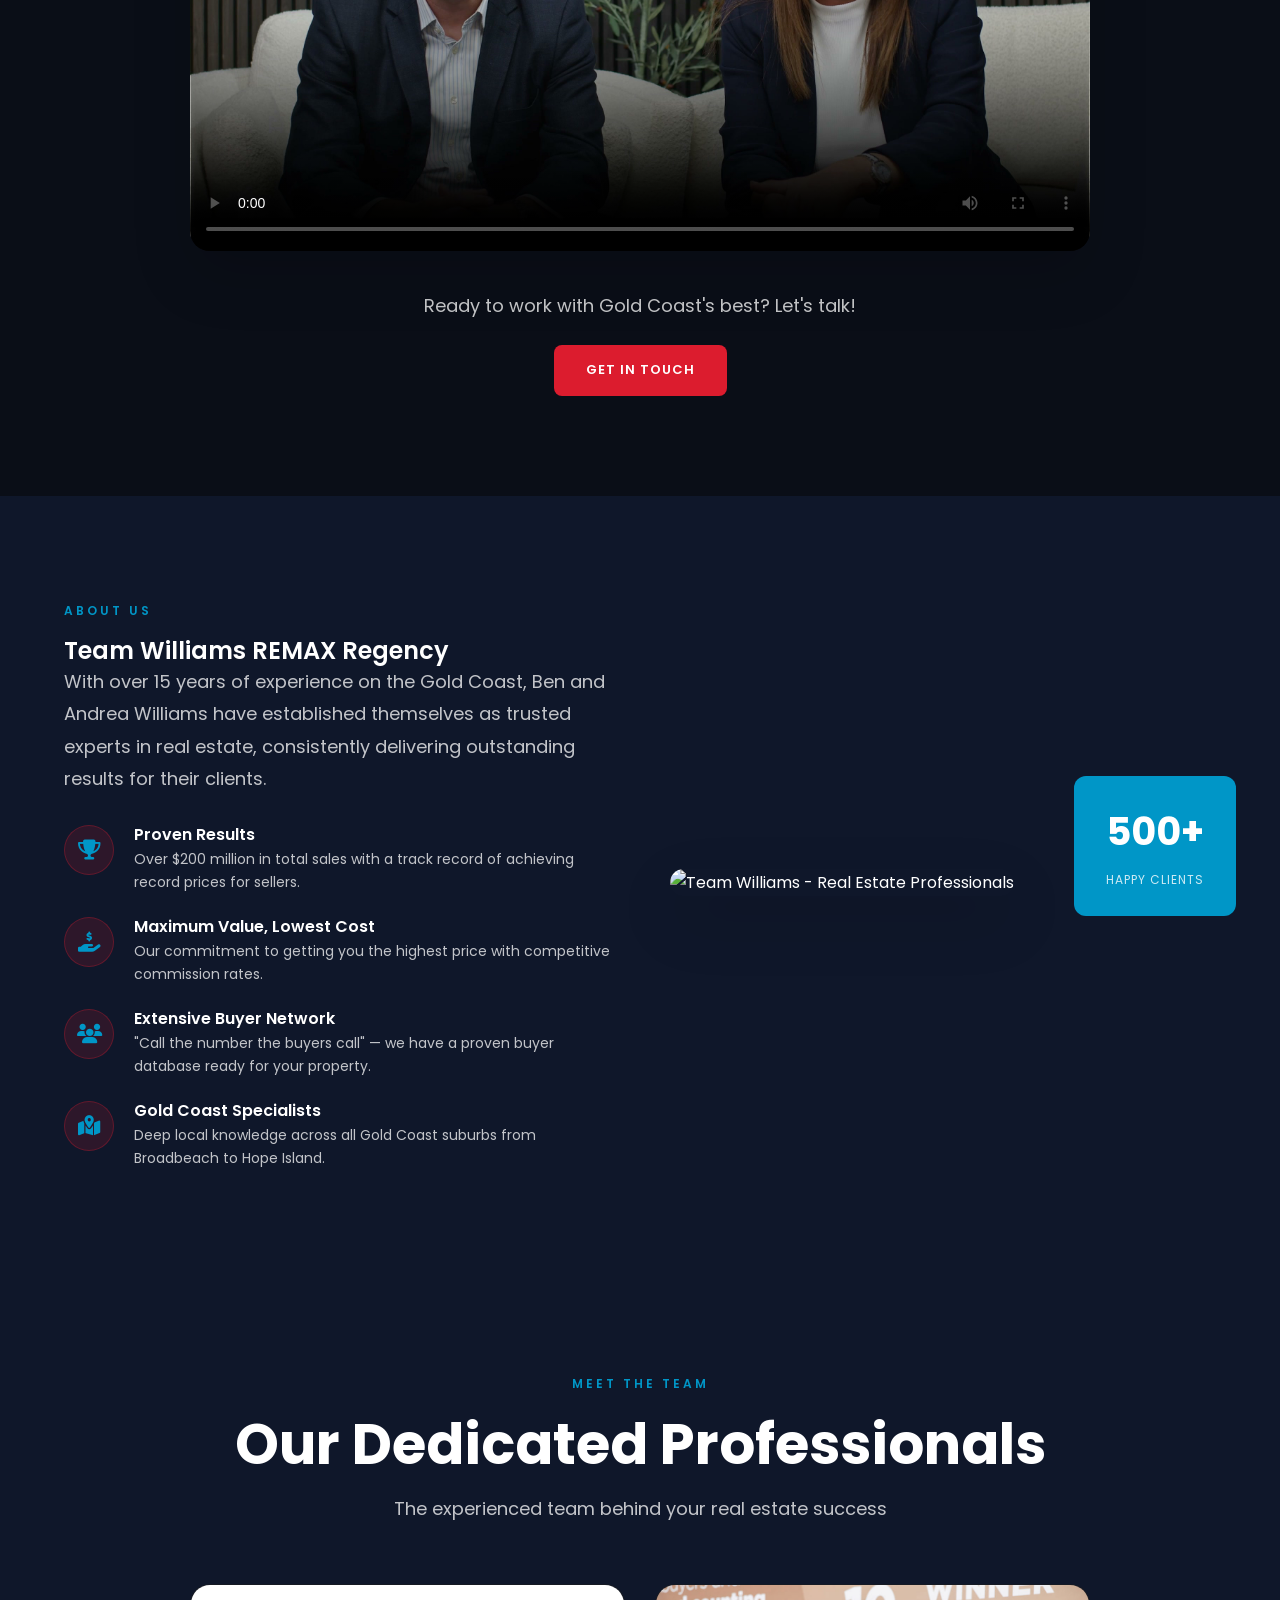
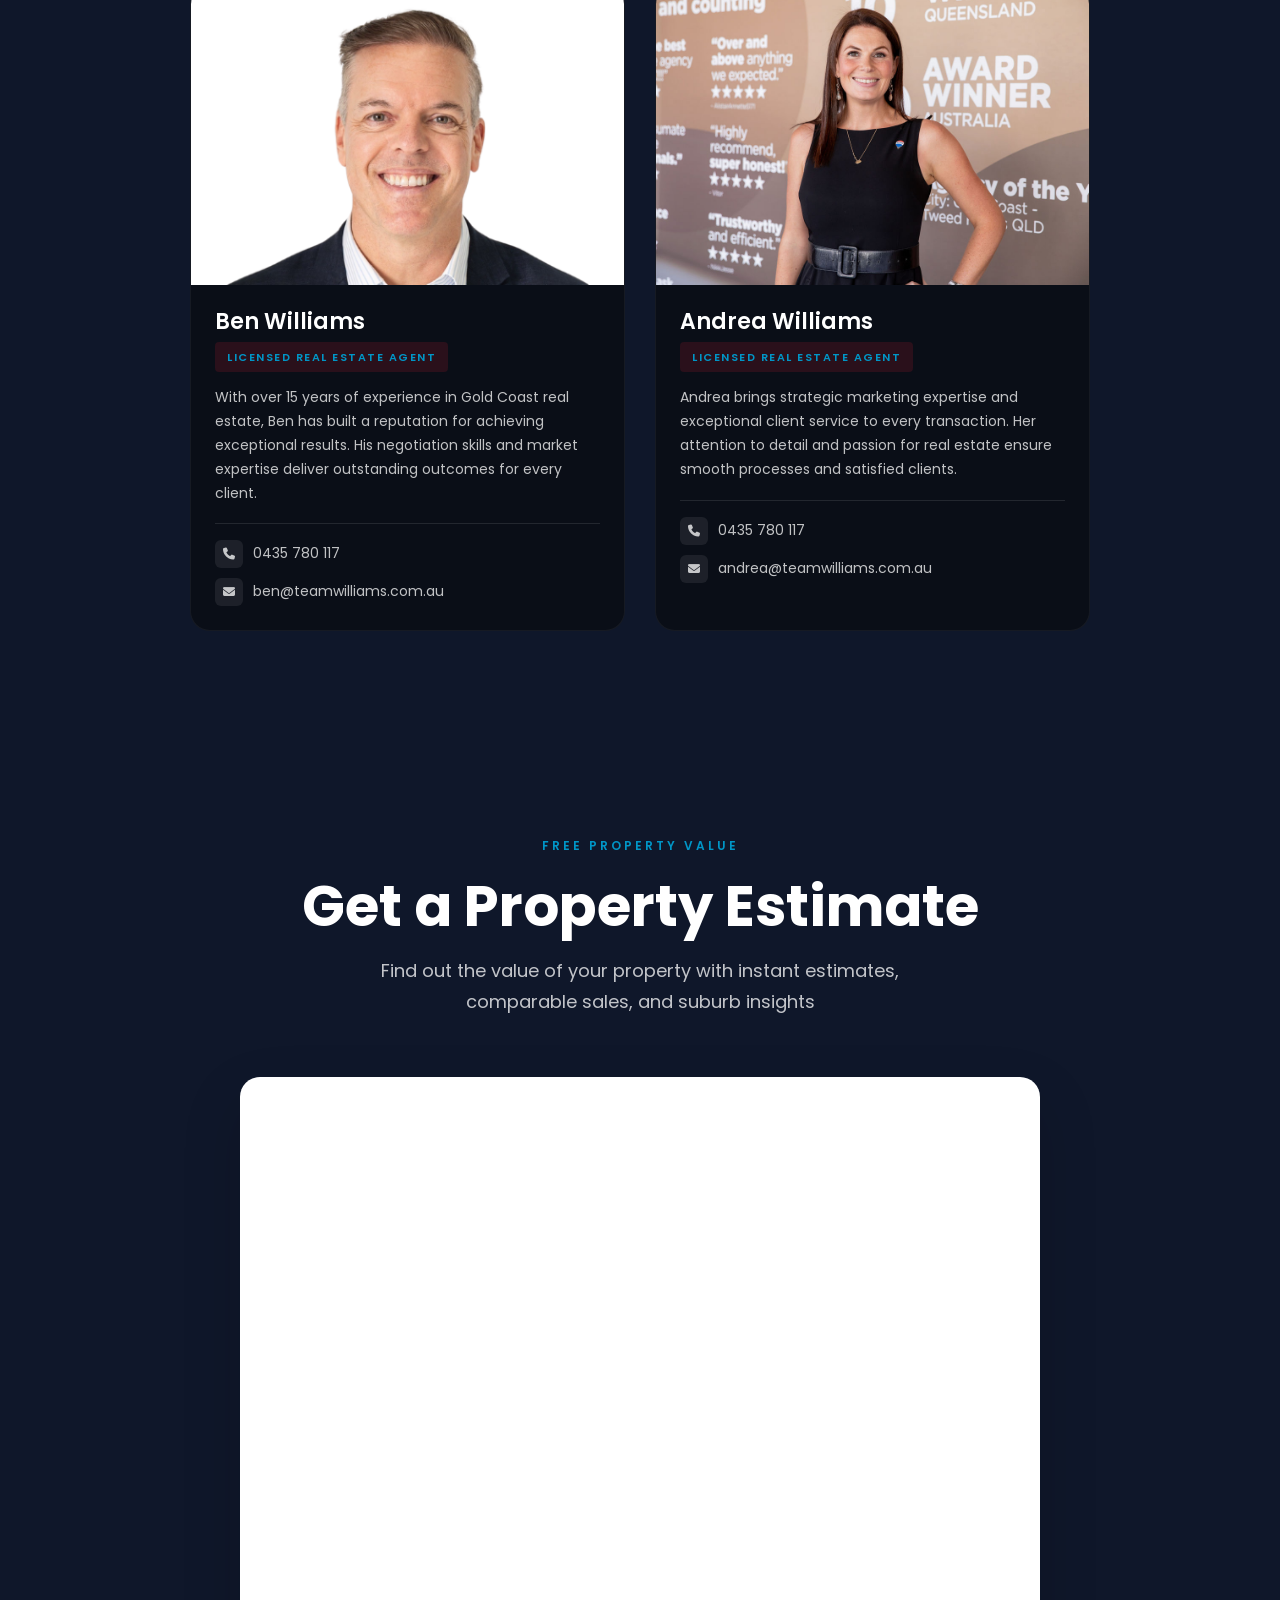
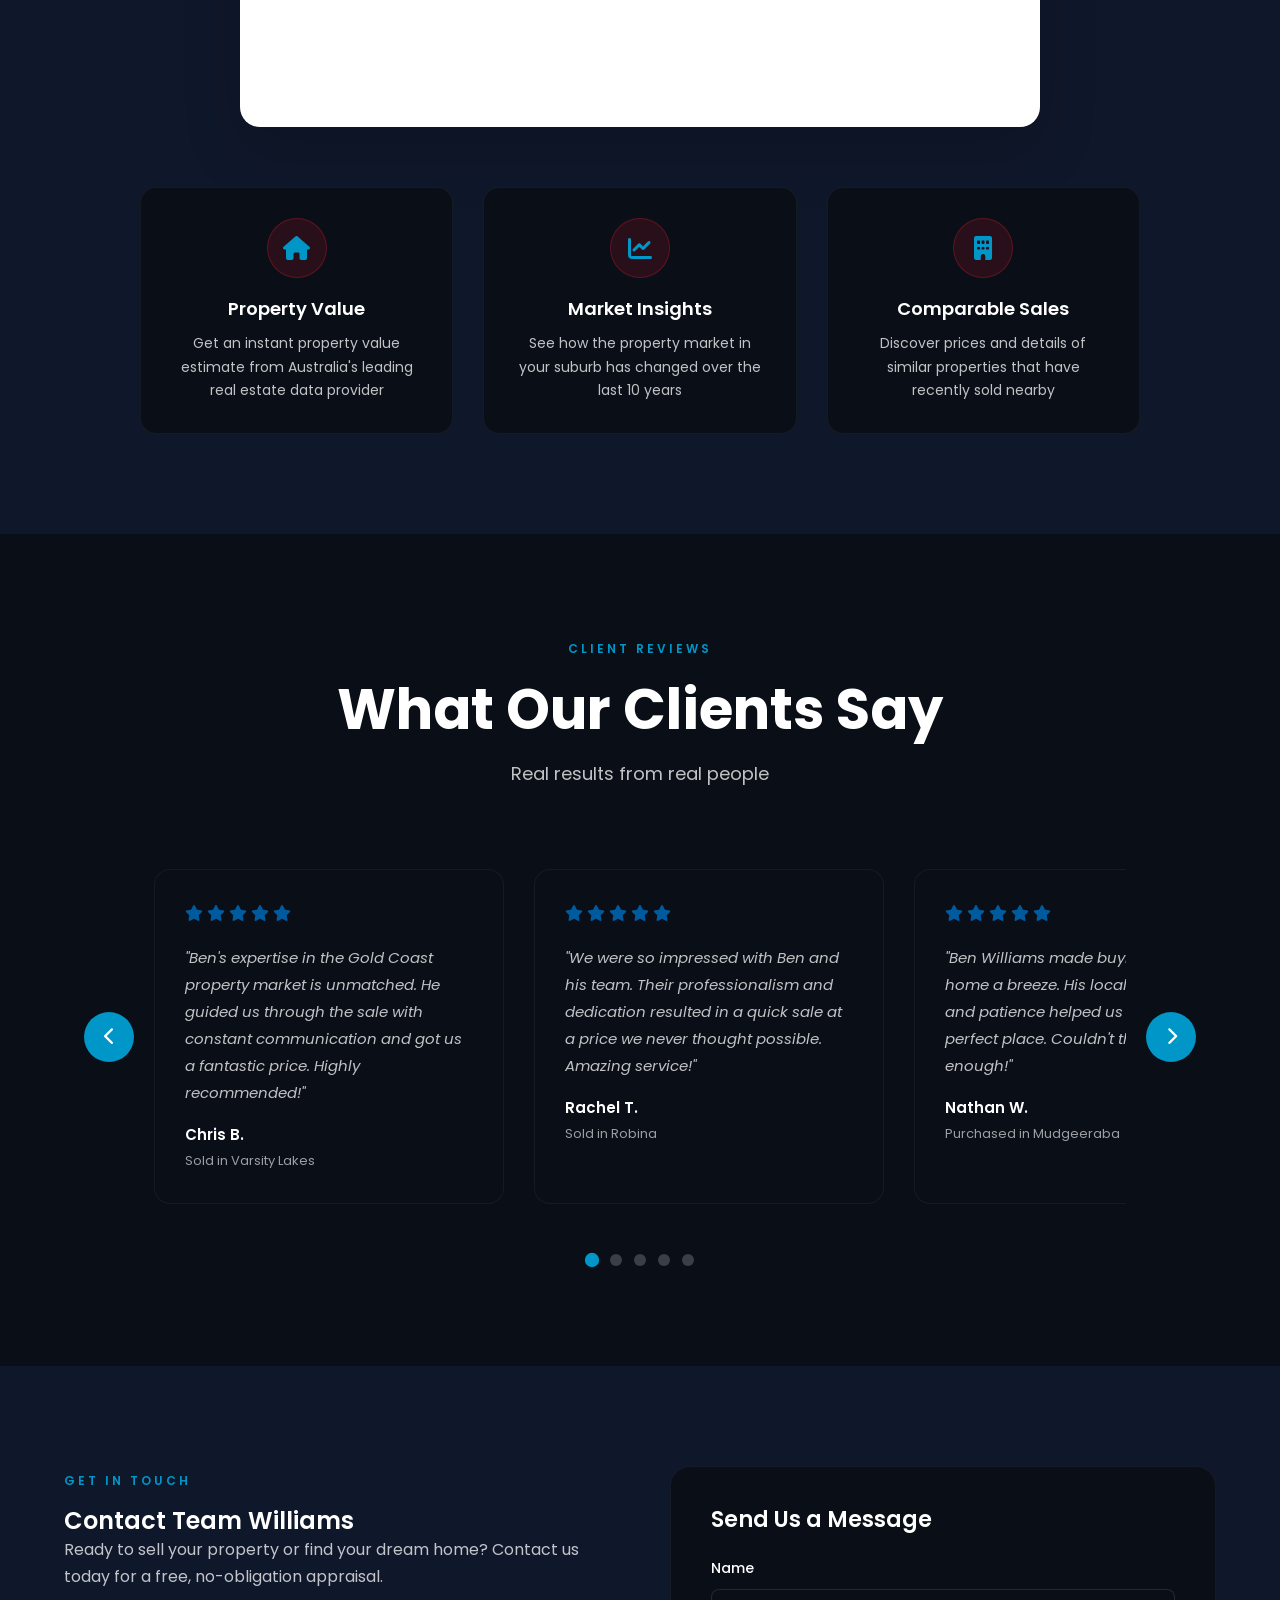
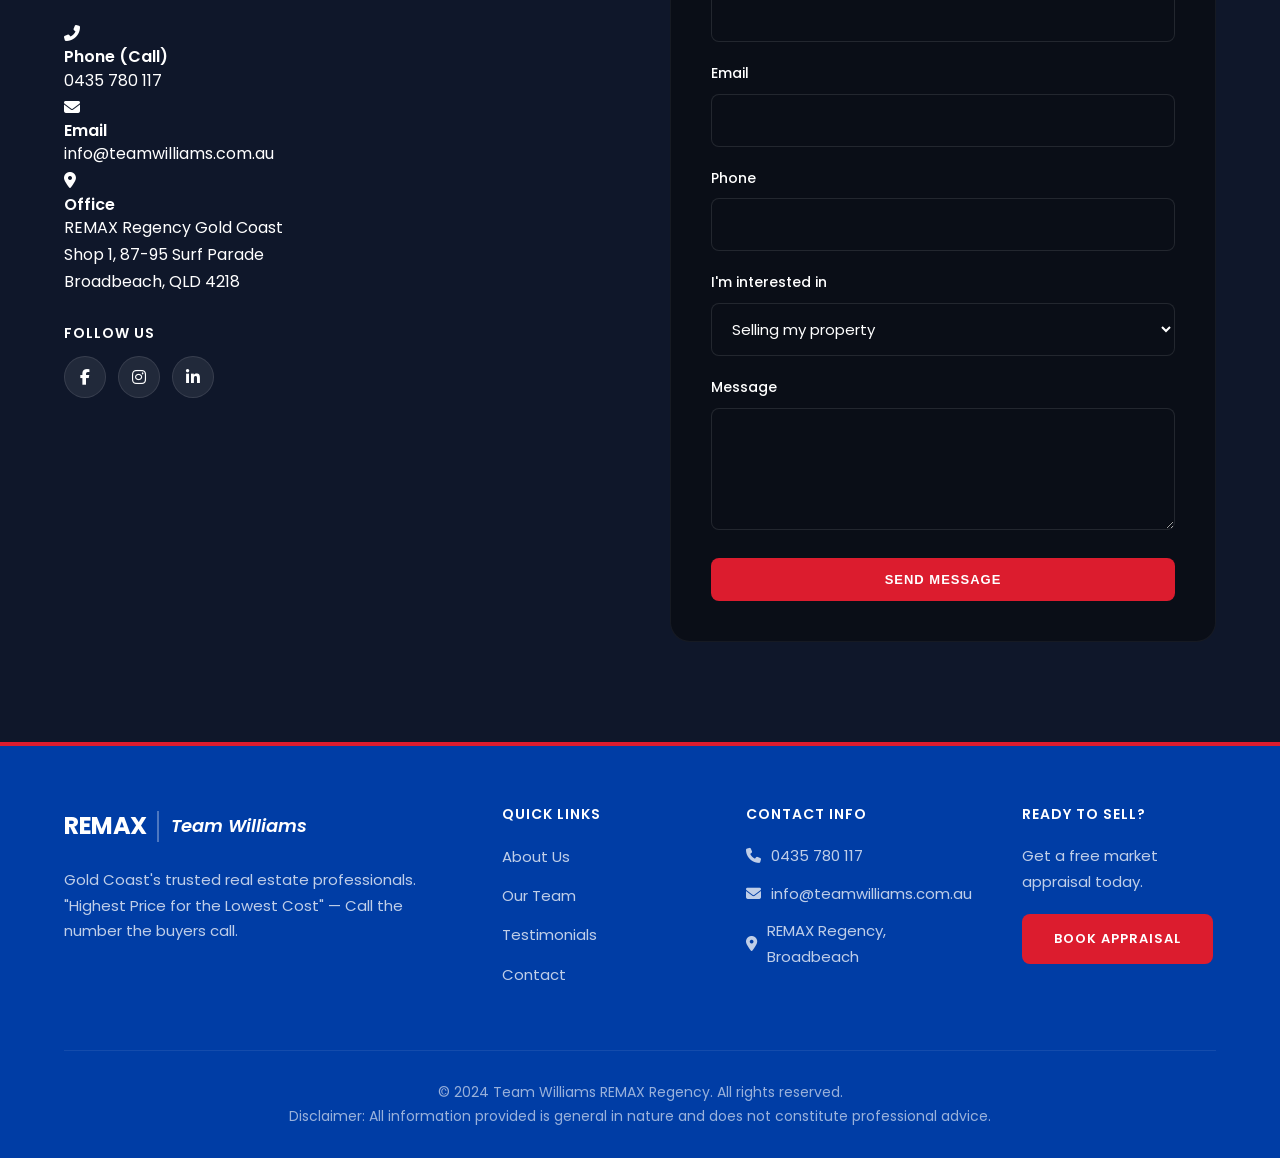
==== commit 12f1c319: "Add Property Estimate section above testimonials" ====
--- a/index.html
+++ b/index.html
@@ -22,6 +22,7 @@
             <nav class="nav">
                 <a href="#about">About</a>
                 <a href="#team">Our Team</a>
+                <a href="#property-estimate">Property Estimate</a>
                 <a href="#testimonials">Testimonials</a>
                 <a href="#contact" class="btn btn-primary">Contact Us</a>
             </nav>
@@ -201,6 +202,52 @@
         </div>
     </section>
 
+    <!-- Property Estimate Section -->
+    <section id="property-estimate" class="property-estimate-section dark-section">
+        <div class="container">
+            <div class="section-header">
+                <span class="section-subtitle">Free Property Value</span>
+                <h2>Get a Property Estimate</h2>
+                <p>Find out the value of your property with instant estimates, comparable sales, and suburb insights</p>
+            </div>
+            
+            <div class="estimate-iframe-wrapper">
+                <iframe 
+                    src="https://remaxgc.com.au/sell/property-estimate/?staff=ben-williams" 
+                    title="Property Estimate Calculator"
+                    frameborder="0"
+                    loading="lazy">
+                </iframe>
+            </div>
+            
+            <div class="estimate-features">
+                <div class="estimate-feature">
+                    <div class="estimate-icon">
+                        <i class="fas fa-home"></i>
+                    </div>
+                    <h4>Property Value</h4>
+                    <p>Get an instant property value estimate from Australia's leading real estate data provider</p>
+                </div>
+                
+                <div class="estimate-feature">
+                    <div class="estimate-icon">
+                        <i class="fas fa-chart-line"></i>
+                    </div>
+                    <h4>Market Insights</h4>
+                    <p>See how the property market in your suburb has changed over the last 10 years</p>
+                </div>
+                
+                <div class="estimate-feature">
+                    <div class="estimate-icon">
+                        <i class="fas fa-building"></i>
+                    </div>
+                    <h4>Comparable Sales</h4>
+                    <p>Discover prices and details of similar properties that have recently sold nearby</p>
+                </div>
+            </div>
+        </div>
+    </section>
+
     <!-- Testimonials Section -->
     <section id="testimonials" class="testimonials-section dark-section">
         <div class="container">
@@ -361,9 +408,9 @@
                     <div class="contact-social">
                         <h4>Follow Us</h4>
                         <div class="social-links">
-                            <a href="#" aria-label="Facebook"><i class="fab fa-facebook-f"></i></a>
-                            <a href="#" aria-label="Instagram"><i class="fab fa-instagram"></i></a>
-                            <a href="#" aria-label="LinkedIn"><i class="fab fa-linkedin-in"></i></a>
+                            <a href="https://www.facebook.com/BenWilliamsREMAXrealestate/" target="_blank" rel="noopener noreferrer" aria-label="Facebook"><i class="fab fa-facebook-f"></i></a>
+                            <a href="https://www.instagram.com/benwilliams.remax.real.estate/" target="_blank" rel="noopener noreferrer" aria-label="Instagram"><i class="fab fa-instagram"></i></a>
+                            <a href="https://www.linkedin.com/in/ben-williams-91477322/" target="_blank" rel="noopener noreferrer" aria-label="LinkedIn"><i class="fab fa-linkedin-in"></i></a>
                         </div>
                     </div>
                 </div>
--- a/styles.css
+++ b/styles.css
@@ -764,6 +764,94 @@
     font-size: 12px;
 }
 
+/* Property Estimate Section */
+.property-estimate-section {
+    background-color: var(--bg-dark);
+    padding: 100px 0;
+}
+
+.estimate-iframe-wrapper {
+    max-width: 800px;
+    margin: 0 auto 60px;
+    border-radius: 20px;
+    overflow: hidden;
+    background: #ffffff;
+    box-shadow: var(--shadow-xl);
+    min-height: 600px;
+}
+
+.estimate-iframe-wrapper iframe {
+    width: 100%;
+    height: 650px;
+    display: block;
+}
+
+.estimate-features {
+    display: grid;
+    grid-template-columns: repeat(3, 1fr);
+    gap: 30px;
+    max-width: 1000px;
+    margin: 0 auto;
+}
+
+.estimate-feature {
+    text-align: center;
+    padding: 30px;
+    background: var(--bg-darker);
+    border-radius: 16px;
+    border: 1px solid rgba(255, 255, 255, 0.05);
+    transition: all 0.3s ease;
+}
+
+.estimate-feature:hover {
+    transform: translateY(-8px);
+    box-shadow: 0 16px 40px rgba(0, 0, 0, 0.3);
+    border-color: rgba(0, 119, 182, 0.3);
+}
+
+.estimate-icon {
+    width: 60px;
+    height: 60px;
+    background: rgba(220, 28, 46, 0.15);
+    border-radius: 50%;
+    display: flex;
+    align-items: center;
+    justify-content: center;
+    margin: 0 auto 20px;
+    border: 1px solid rgba(220, 28, 46, 0.3);
+}
+
+.estimate-icon i {
+    font-size: 24px;
+    color: var(--accent-color);
+}
+
+.estimate-feature h4 {
+    font-size: 18px;
+    color: var(--text-white);
+    margin-bottom: 12px;
+}
+
+.estimate-feature p {
+    font-size: 14px;
+    color: var(--text-light);
+    line-height: 1.7;
+}
+
+@media (max-width: 768px) {
+    .estimate-features {
+        grid-template-columns: 1fr;
+    }
+    
+    .estimate-iframe-wrapper {
+        min-height: 500px;
+    }
+    
+    .estimate-iframe-wrapper iframe {
+        height: 550px;
+    }
+}
+
 /* Testimonials Section */
 .testimonials-section {
     background-color: var(--bg-darker);
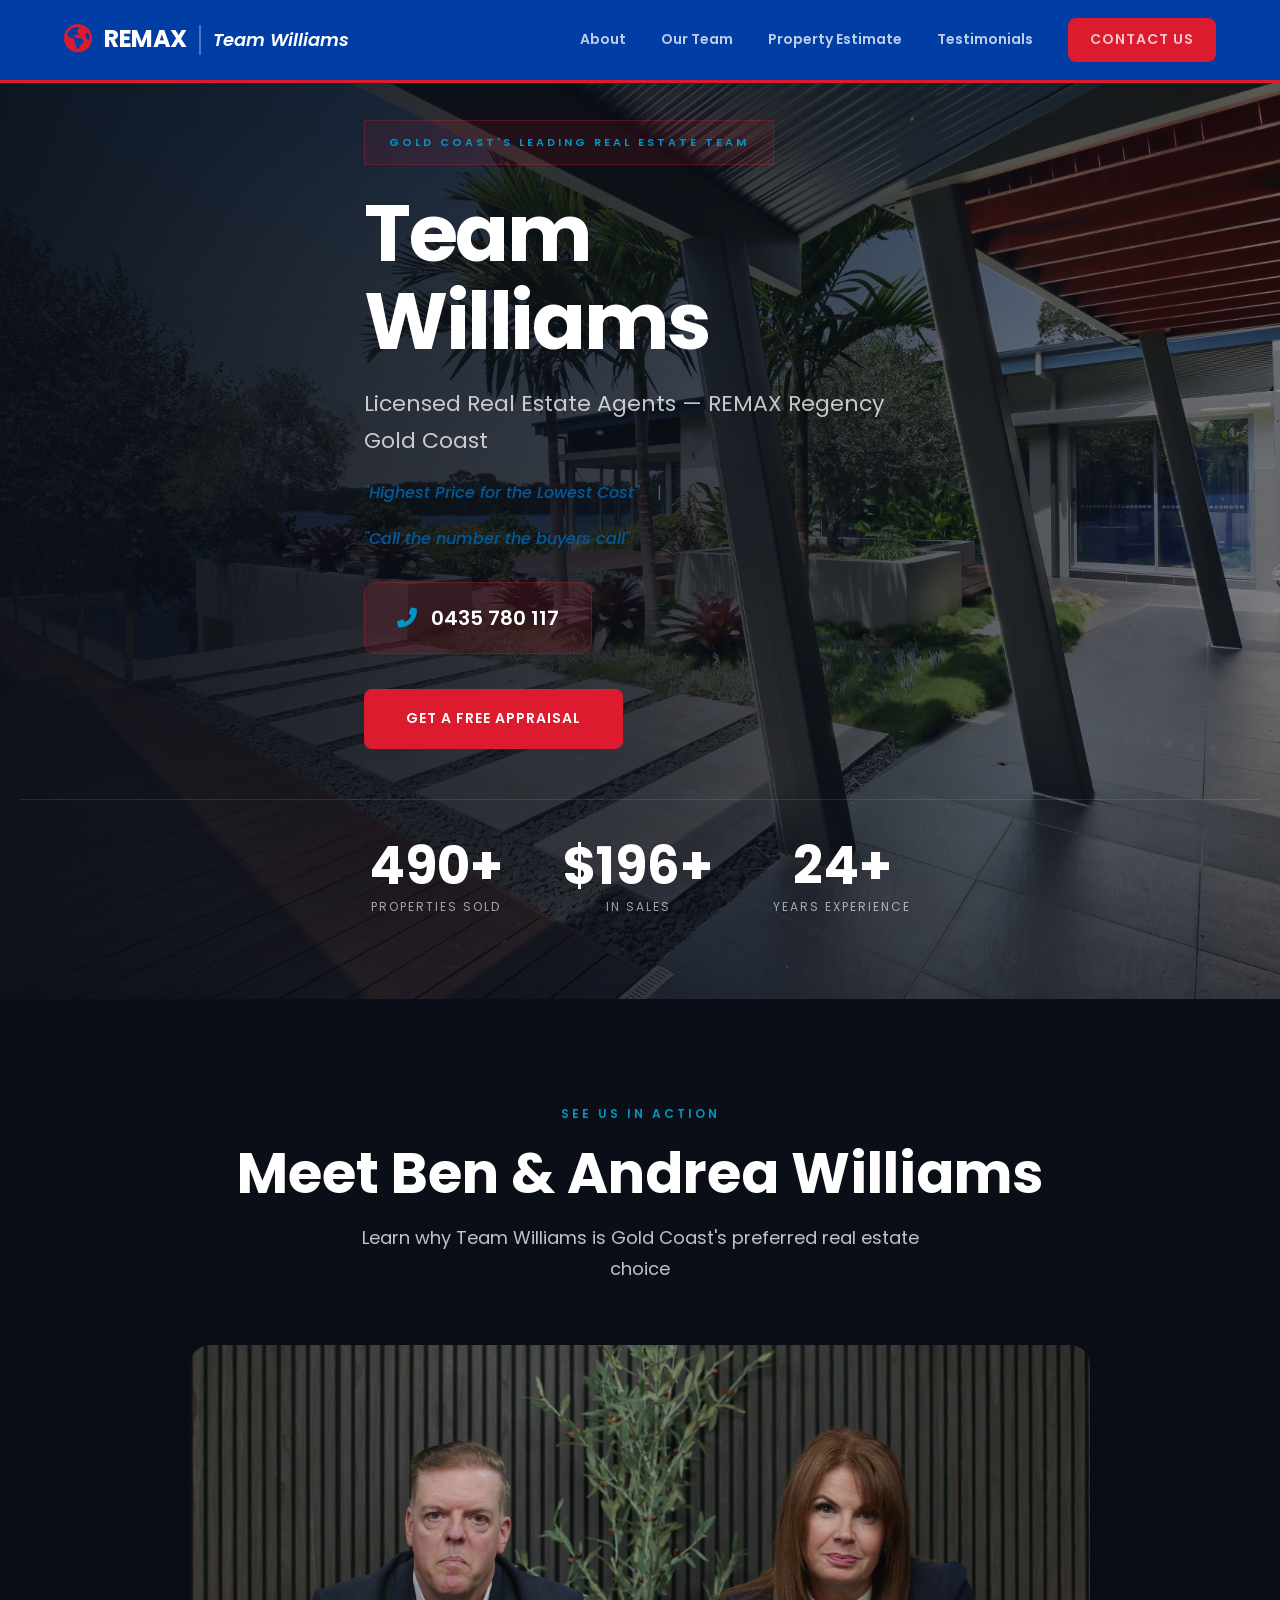
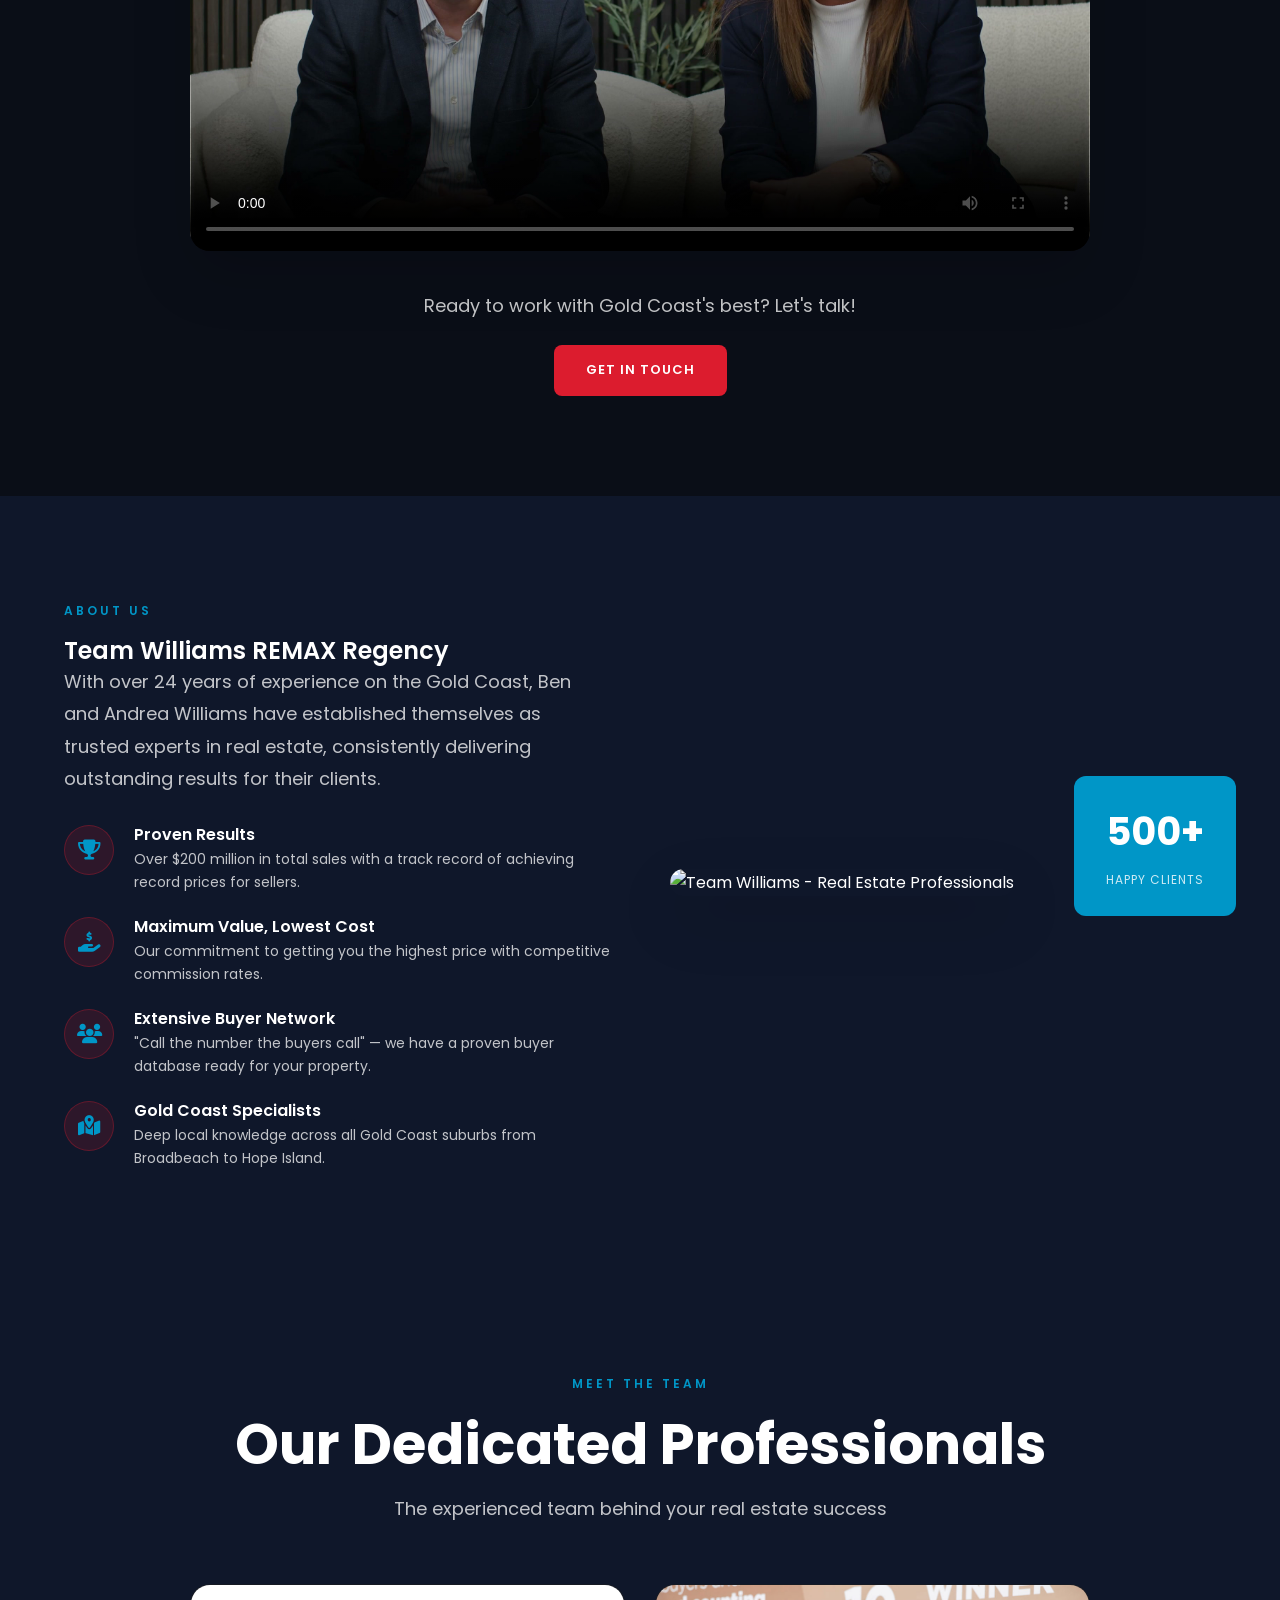
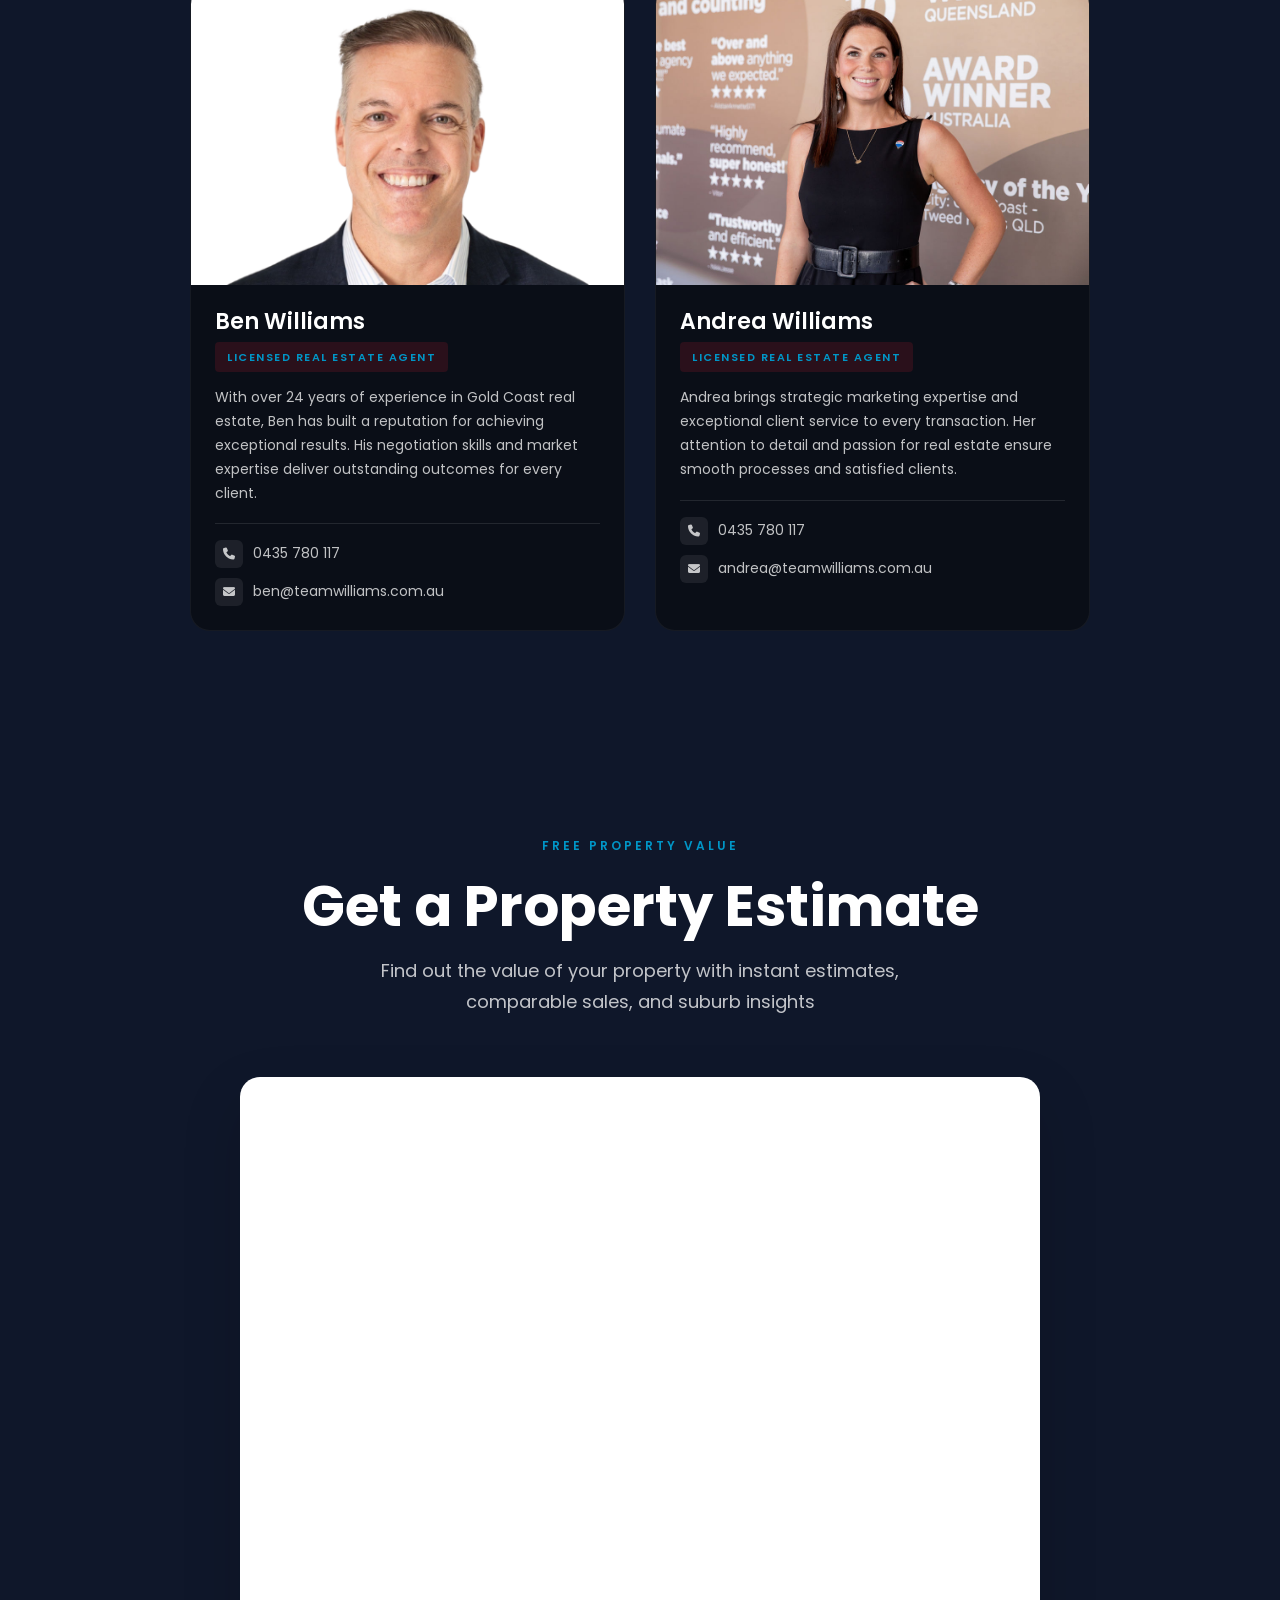
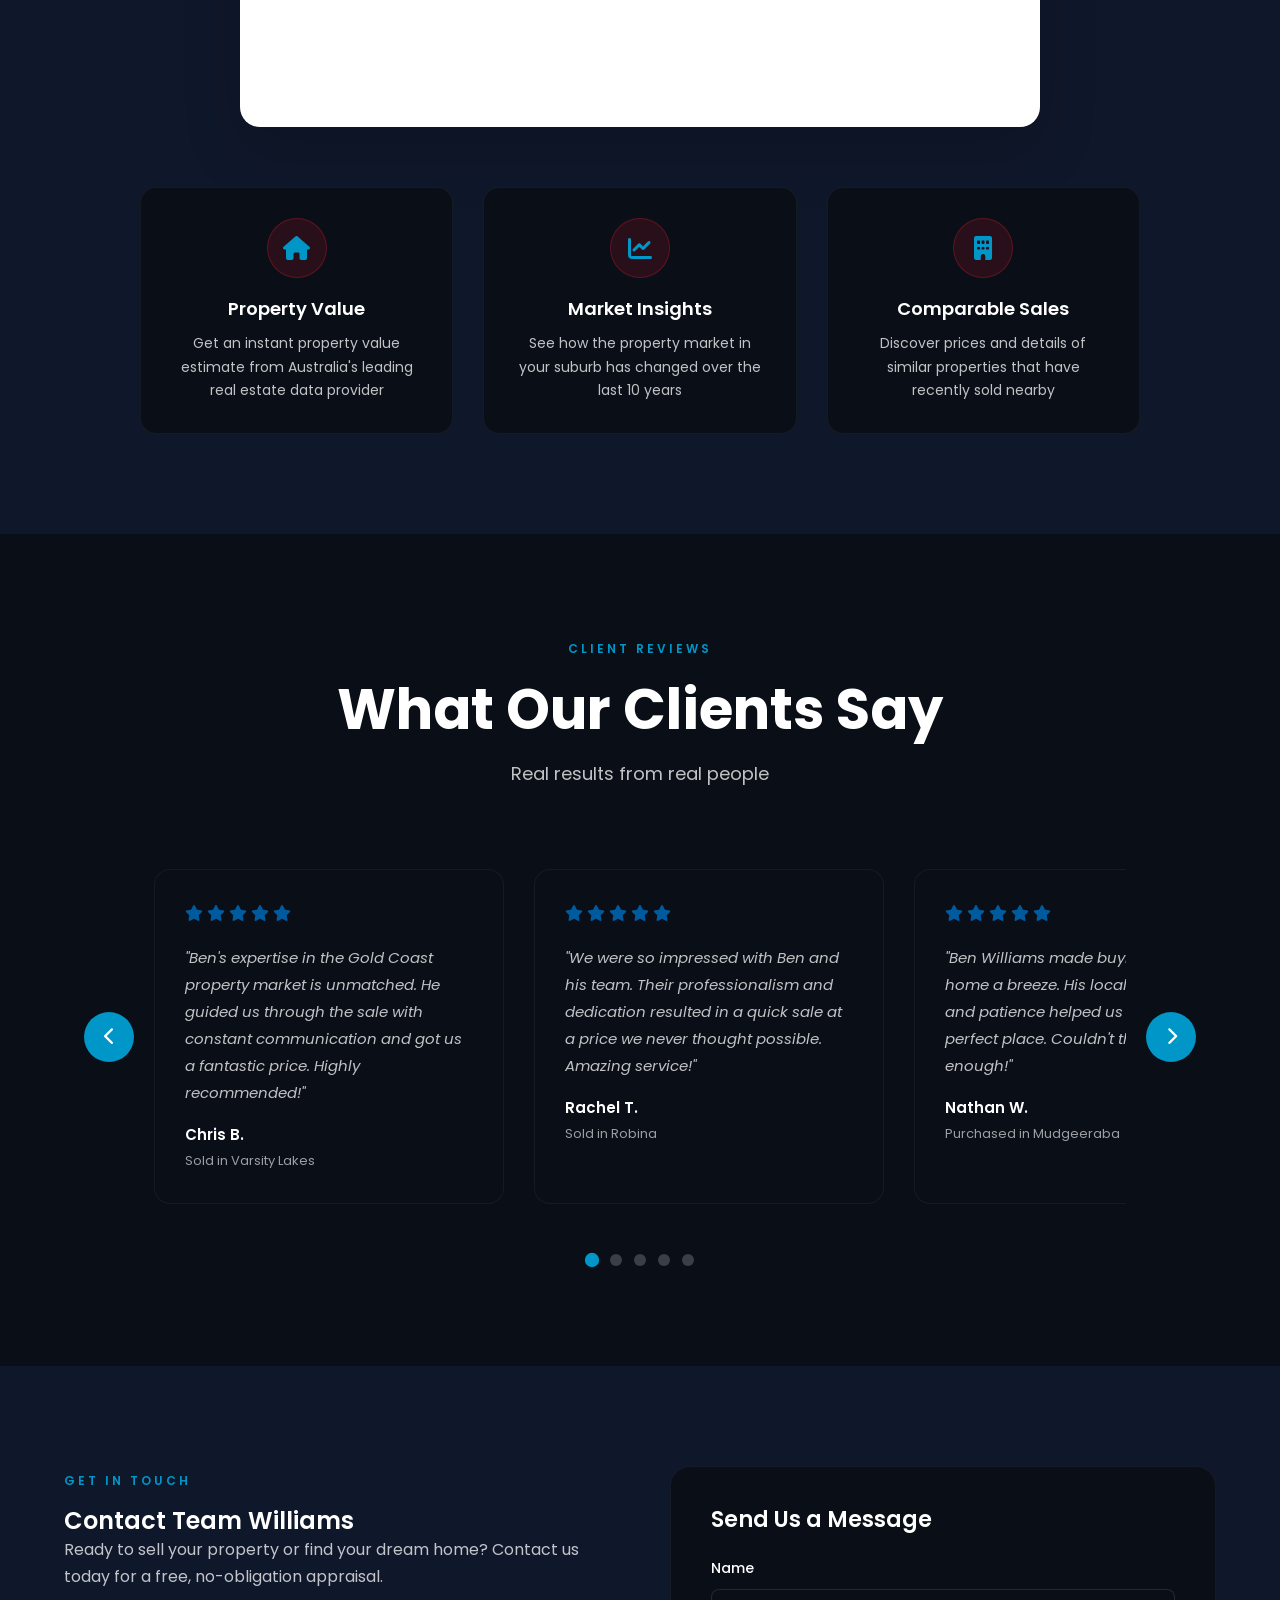
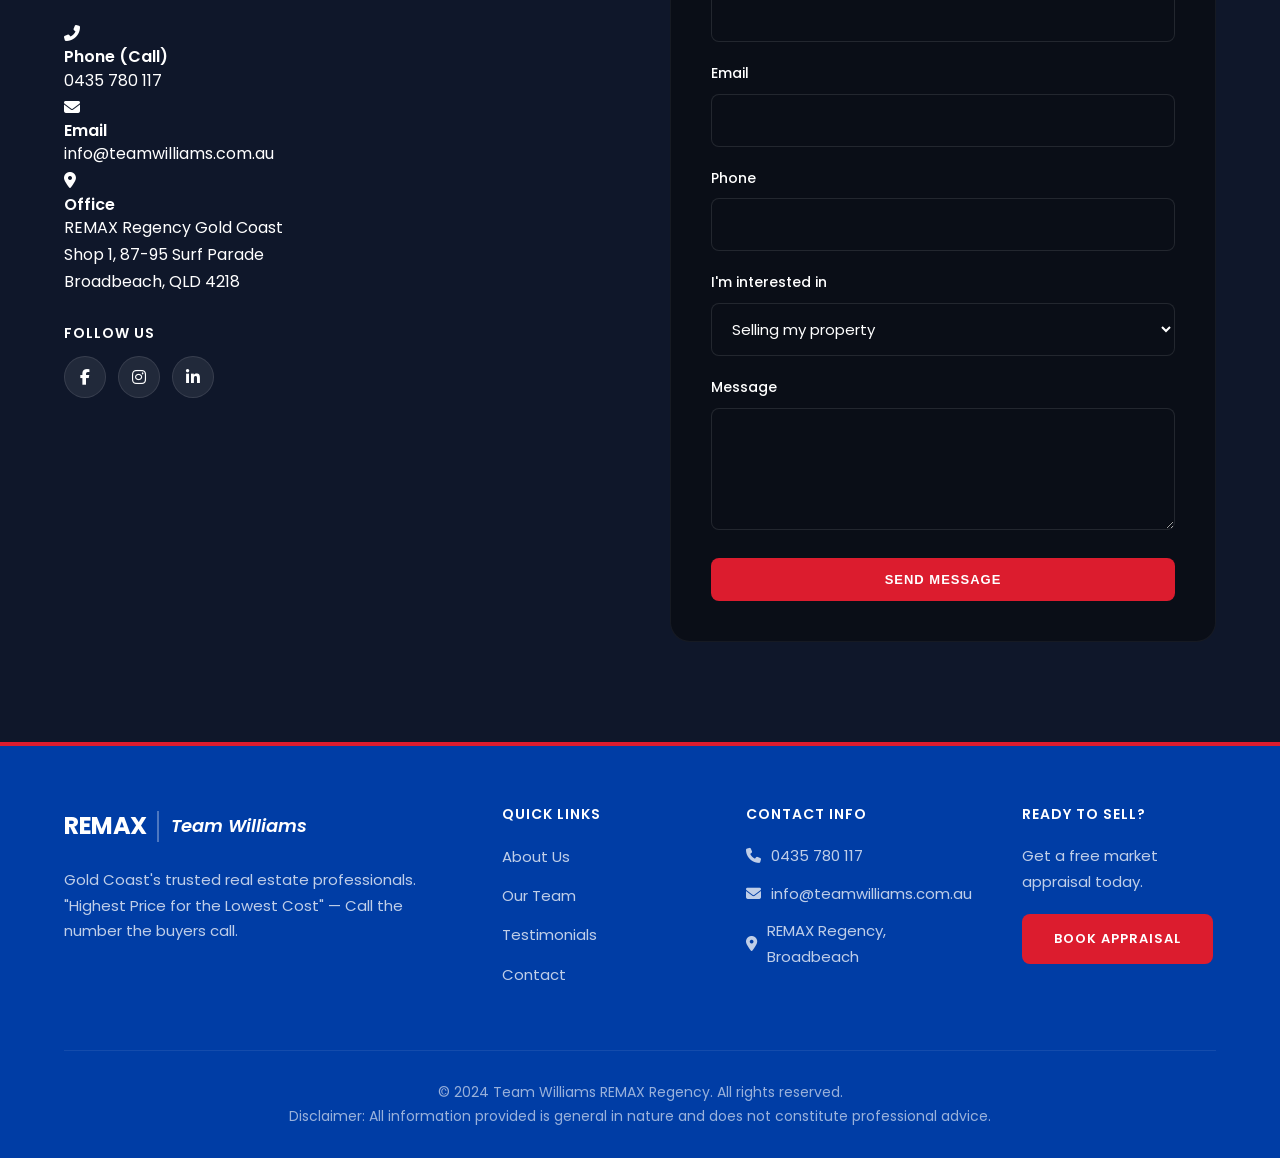
==== commit 8477f57c: "Update years of experience from 15+ to 24+" ====
--- a/index.html
+++ b/index.html
@@ -63,7 +63,7 @@
                 <span class="stat-label">In Sales</span>
             </div>
             <div class="stat">
-                <span class="stat-number">15+</span>
+                <span class="stat-number">24+</span>
                 <span class="stat-label">Years Experience</span>
             </div>
         </div>
@@ -99,7 +99,7 @@
                 <div class="about-content">
                     <span class="section-subtitle">About Us</span>
                     <h2>Team Williams REMAX Regency</h2>
-                    <p class="about-lead">With over 15 years of experience on the Gold Coast, Ben and Andrea Williams have established themselves as trusted experts in real estate, consistently delivering outstanding results for their clients.</p>
+                    <p class="about-lead">With over 24 years of experience on the Gold Coast, Ben and Andrea Williams have established themselves as trusted experts in real estate, consistently delivering outstanding results for their clients.</p>
                     
                     <div class="about-features">
                         <div class="about-feature">
@@ -175,7 +175,7 @@
                     <div class="team-info">
                         <h3>Ben Williams</h3>
                         <p class="team-title">Licensed Real Estate Agent</p>
-                        <p class="team-bio">With over 15 years of experience in Gold Coast real estate, Ben has built a reputation for achieving exceptional results. His negotiation skills and market expertise deliver outstanding outcomes for every client.</p>
+                        <p class="team-bio">With over 24 years of experience in Gold Coast real estate, Ben has built a reputation for achieving exceptional results. His negotiation skills and market expertise deliver outstanding outcomes for every client.</p>
                         <div class="team-contact">
                             <a href="tel:0435780117"><i class="fas fa-phone"></i> 0435 780 117</a>
                             <a href="mailto:ben@teamwilliams.com.au"><i class="fas fa-envelope"></i> ben@teamwilliams.com.au</a>
